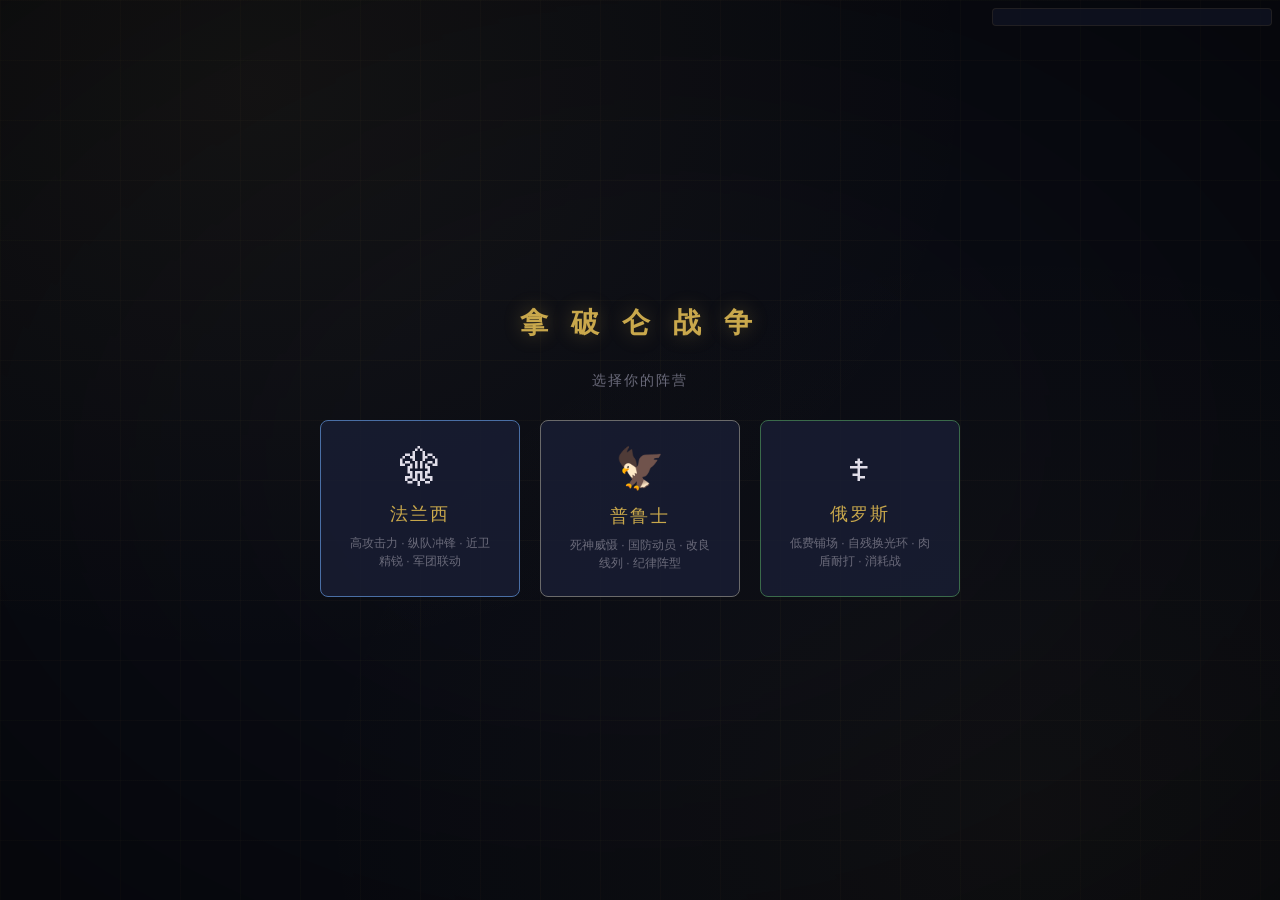
==== prototypes/card-battle-sim/game.html @ 6fb14439 "feat(demo): playable HTML card battle game demo Single-file playable game demo (game.html) with: - A" ====
<!DOCTYPE html>
<html lang="zh-CN">
<head>
<meta charset="UTF-8">
<meta name="viewport" content="width=device-width, initial-scale=1.0">
<title>拿破仑战争 — 可玩 Demo</title>
<style>
:root {
    --void: #0a0c14; --abyss: #0f1220; --slate: #1a1f35; --slate-lt: #252b45;
    --brass: #c9a84c; --brass-glow: #e0c060; --brass-dim: #8a7530;
    --blood: #8b1a1a; --blood-bright: #c23030; --blood-glow: #e04040;
    --smoke: #4a4a5a; --smoke-lt: #6a6a7a; --frost: #5a7a9a;
    --forest: #2a5a3a; --forest-lt: #4a8a5a; --flame: #e06030;
    --faction-france: #4a6fa5; --faction-prussia: #6a6a6a; --faction-russia: #3a6a4a;
    --card-paper: #f0e8d0; --card-paper-dark: #d8c8a0;
    --font-display: "Georgia", "Noto Serif SC", serif;
    --font-body: "Hiragino Sans", "PingFang SC", sans-serif;
    --font-mono: "SF Mono", "Menlo", monospace;
    --radius: 4px; --radius-lg: 8px;
}
* { margin: 0; padding: 0; box-sizing: border-box; }
body {
    font-family: var(--font-body); background: var(--void); color: #e0dde8;
    min-height: 100vh; overflow-x: hidden;
}

/* === Atmosphere === */
body::before {
    content: ''; position: fixed; inset: 0; pointer-events: none; z-index: 0;
    background-image:
        linear-gradient(rgba(201,168,76,0.03) 1px, transparent 1px),
        linear-gradient(90deg, rgba(201,168,76,0.03) 1px, transparent 1px);
    background-size: 60px 60px;
}
body::after {
    content: ''; position: fixed; inset: 0; pointer-events: none; z-index: 0;
    background:
        radial-gradient(ellipse at 20% 10%, rgba(201,168,76,0.06) 0%, transparent 50%),
        radial-gradient(ellipse at 80% 90%, rgba(201,168,76,0.04) 0%, transparent 50%),
        radial-gradient(ellipse at 50% 50%, transparent 30%, rgba(0,0,0,0.4) 100%);
}

/* === Faction Select === */
#faction-select {
    position: relative; z-index: 1; display: flex; flex-direction: column;
    align-items: center; justify-content: center; min-height: 100vh; gap: 30px;
}
#faction-select h1 {
    font-family: var(--font-display); font-size: 28px; letter-spacing: 8px;
    color: var(--brass); text-shadow: 0 0 20px rgba(201,168,76,0.3);
}
#faction-select .subtitle { color: var(--smoke-lt); font-size: 14px; letter-spacing: 2px; }
.faction-cards { display: flex; gap: 20px; flex-wrap: wrap; justify-content: center; }
.faction-card {
    width: 200px; padding: 24px; background: rgba(26,31,53,0.8);
    border: 1px solid rgba(201,168,76,0.15); border-radius: var(--radius-lg);
    cursor: pointer; text-align: center; transition: all 0.2s;
}
.faction-card:hover { border-color: var(--brass); transform: translateY(-4px);
    box-shadow: 0 8px 24px rgba(0,0,0,0.4); }
.faction-card .icon { font-size: 40px; margin-bottom: 12px; }
.faction-card .name { font-family: var(--font-display); font-size: 18px;
    color: var(--brass); letter-spacing: 2px; margin-bottom: 8px; }
.faction-card .desc { font-size: 12px; color: var(--smoke-lt); line-height: 1.5; }
.faction-card.france { border-color: var(--faction-france); }
.faction-card.france:hover { border-color: var(--faction-france); box-shadow: 0 0 20px rgba(74,111,165,0.3); }
.faction-card.prussia { border-color: var(--faction-prussia); }
.faction-card.prussia:hover { border-color: var(--faction-prussia); box-shadow: 0 0 20px rgba(106,106,106,0.3); }
.faction-card.russia { border-color: var(--faction-russia); }
.faction-card.russia:hover { border-color: var(--faction-russia); box-shadow: 0 0 20px rgba(58,106,74,0.3); }

/* === Game Screen === */
#game-screen { display: none; position: relative; z-index: 1;
    max-width: 1000px; margin: 0 auto; padding: 8px 12px 200px; }

/* Title */
.game-title {
    text-align: center; padding: 10px; margin-bottom: 8px;
    font-family: var(--font-display); font-size: 16px; letter-spacing: 4px;
    color: var(--brass); text-shadow: 0 0 10px rgba(201,168,76,0.2);
    border-bottom: 1px solid rgba(201,168,76,0.1);
}

/* Info Bar */
.info-bar {
    display: flex; justify-content: space-between; align-items: center;
    padding: 6px 12px; margin-bottom: 8px;
    background: rgba(26,31,53,0.8); border: 1px solid rgba(201,168,76,0.1);
    border-radius: var(--radius); font-size: 12px;
}
.info-bar .phase-label { color: var(--brass); font-weight: bold; letter-spacing: 1px; }
.info-bar .stat { color: var(--smoke-lt); }
.info-bar .stat b { color: var(--brass); }

/* HQ Strips */
.hq-strip {
    display: flex; align-items: center; gap: 12px; padding: 8px 14px;
    background: rgba(0,0,0,0.3); border-radius: var(--radius);
    border: 1px solid rgba(201,168,76,0.1); margin-bottom: 6px;
}
.hq-strip.enemy { border-left: 3px solid var(--faction-russia); }
.hq-strip.player { border-left: 3px solid var(--faction-france); }
.hq-label { font-family: var(--font-display); font-size: 13px; color: var(--smoke-lt); min-width: 70px; }
.hq-hp-bar { flex: 1; max-width: 180px; height: 14px; background: rgba(0,0,0,0.4);
    border-radius: 7px; overflow: hidden; border: 1px solid rgba(201,168,76,0.1); }
.hq-hp-fill { height: 100%; background: linear-gradient(90deg, var(--blood), var(--blood-bright));
    border-radius: 7px; transition: width 0.5s; }
.hq-hp-fill.critical { animation: hp-pulse 1s ease-in-out infinite; }
@keyframes hp-pulse { 0%,100%{opacity:1} 50%{opacity:0.5} }
.hq-hp-text { font-family: var(--font-mono); font-size: 14px; font-weight: bold; color: var(--blood-bright); }
.hq-strip.hq-hit { animation: hq-hit 0.5s ease-out; }
@keyframes hq-hit { 0%{transform:translateX(0)} 10%{transform:translateX(-4px)} 20%{transform:translateX(4px)}
    30%{transform:translateX(-3px)} 40%{transform:translateX(3px)} 100%{transform:translateX(0)} }

/* Battlefield Lines */
.bf-lines { display: flex; flex-direction: column; gap: 3px; }
.bf-line {
    display: flex; align-items: stretch; gap: 0;
    background: rgba(0,0,0,0.2); border: 1px solid rgba(201,168,76,0.08);
    border-radius: var(--radius); min-height: 72px; overflow: hidden;
}
.bf-line.skirmish-line {
    background: linear-gradient(to bottom, rgba(201,168,76,0.06), rgba(201,168,76,0.02));
    border: 1px solid rgba(201,168,76,0.2);
}
.bf-line-divider {
    text-align: center; color: var(--brass-dim); font-size: 9px;
    letter-spacing: 4px; padding: 1px 0; font-family: var(--font-display); opacity: 0.5;
}
.line-label {
    writing-mode: vertical-rl; width: 22px; min-width: 22px;
    display: flex; align-items: center; justify-content: center;
    color: var(--smoke); font-size: 10px; letter-spacing: 2px;
    border-right: 1px solid rgba(201,168,76,0.08); background: rgba(0,0,0,0.1);
    flex-shrink: 0; font-family: var(--font-display);
}
.units-row {
    flex: 1; display: grid; grid-template-columns: repeat(4, 1fr);
    gap: 4px; padding: 4px; align-items: center;
}
.slot {
    border: 1px dashed rgba(201,168,76,0.08); border-radius: var(--radius);
    background: rgba(0,0,0,0.06); min-height: 62px; min-width: 0;
    cursor: default; transition: all 0.2s; position: relative;
}
.slot.clickable { cursor: pointer; border-color: var(--brass-dim); }
.slot.clickable:hover { border-color: var(--brass); background: rgba(201,168,76,0.08); }
.slot.target { border-color: var(--blood-bright); background: rgba(194,48,48,0.1);
    cursor: crosshair; animation: target-pulse 0.8s ease-in-out infinite; }
@keyframes target-pulse { 0%,100%{box-shadow:none} 50%{box-shadow:0 0 8px rgba(194,48,48,0.4)} }

/* Unit Cards on Battlefield */
.unit-card {
    background: linear-gradient(135deg, var(--card-paper), var(--card-paper-dark));
    border: 2px solid rgba(42,42,42,0.5); border-radius: var(--radius);
    color: #2a2a2a; padding: 3px; font-size: 10px; position: relative;
    transition: all 0.2s;
}
.unit-card.faction-france { border-color: var(--faction-france); }
.unit-card.faction-prussia { border-color: var(--faction-prussia); }
.unit-card.faction-russia { border-color: var(--faction-russia); }
.unit-card.type-骑兵 { background: linear-gradient(135deg, #f2d5d1, #d08070); }
.unit-card.type-炮兵 { background: linear-gradient(135deg, #ece1be, #c8aa58); }
.unit-card.type-散兵 { background: linear-gradient(135deg, #dff0cf, #a0c878); }
.unit-card.type-近卫 { background: linear-gradient(135deg, #eadcf4, #b088cc); }
.unit-card.can-act { box-shadow: 0 0 6px rgba(201,168,76,0.4); cursor: pointer; }
.unit-card.can-act:hover { transform: translateY(-2px); box-shadow: 0 4px 12px rgba(0,0,0,0.4); }
.unit-card.selected { box-shadow: 0 0 12px rgba(201,168,76,0.7); border-color: var(--brass); }
.unit-card.is-dead { opacity: 0.3; filter: grayscale(0.8); border-style: dashed; }
.unit-card.is-shaken { box-shadow: 0 0 6px rgba(201,168,76,0.5); }
.uc-cost {
    position: absolute; top: -4px; left: -4px; width: 18px; height: 18px;
    background: var(--blood); color: #fff; border: 2px solid #2a2a2a;
    border-radius: 50%; text-align: center; line-height: 14px;
    font-weight: bold; font-size: 10px; z-index: 1;
}
.uc-name { font-weight: bold; font-size: 9px; text-align: center; margin-top: 3px;
    overflow: hidden; text-overflow: ellipsis; white-space: nowrap;
    border-bottom: 1px solid rgba(0,0,0,0.1); padding-bottom: 1px; }
.uc-type { font-size: 8px; color: #5a5a5a; text-align: center; }
.uc-stats { display: flex; justify-content: space-between;
    border-top: 1px solid rgba(0,0,0,0.1); padding-top: 1px; font-weight: bold; }
.uc-atk { color: var(--blood); font-size: 11px; }
.uc-hp { font-size: 11px; }
.uc-hp.dmg { color: var(--blood); }
.uc-hp.ok { color: var(--forest); }
.uc-shaken {
    position: absolute; top: 16px; right: 1px; font-size: 7px; font-weight: bold;
    background: rgba(74,58,31,0.88); color: var(--brass-glow);
    border: 1px solid var(--brass); border-radius: 2px; padding: 0 2px;
}
.uc-evade-used { position: absolute; bottom: 1px; right: 1px; font-size: 7px;
    color: var(--smoke); }

/* Attack Arrow */
.arrow-overlay { position: absolute; top: 0; left: 0; width: 100%; height: 100%;
    pointer-events: none; z-index: 20; }
.arrow-line { stroke: var(--blood-bright); stroke-width: 3; marker-end: url(#ah);
    filter: drop-shadow(0 0 4px rgba(194,48,48,0.5)); stroke-dasharray: 8 4;
    animation: arrow-flow 0.5s linear infinite; }
@keyframes arrow-flow { to { stroke-dashoffset: -12; } }
.arrow-dmg { font-size: 14px; font-weight: bold; font-family: var(--font-display);
    fill: var(--blood-glow); text-anchor: middle; dominant-baseline: middle;
    filter: drop-shadow(0 0 3px rgba(0,0,0,0.9)); }

/* Floating Damage */
.float-dmg {
    position: absolute; font-family: var(--font-display); font-size: 16px;
    font-weight: bold; color: var(--blood-glow);
    text-shadow: 0 0 6px rgba(0,0,0,0.8); pointer-events: none; z-index: 30;
    animation: float-up 1s ease-out forwards;
}
@keyframes float-up { 0%{opacity:1;transform:translateY(0) scale(1.3)}
    100%{opacity:0;transform:translateY(-30px) scale(0.8)} }

/* Hand Area */
.hand-area {
    position: fixed; bottom: 50px; left: 50%; transform: translateX(-50%);
    display: flex; gap: 6px; padding: 8px 12px; z-index: 40;
    background: linear-gradient(180deg, rgba(10,12,20,0.9), rgba(10,12,20,0.98));
    border: 1px solid rgba(201,168,76,0.15); border-radius: var(--radius-lg);
    backdrop-filter: blur(8px); max-width: 90vw; overflow-x: auto;
}
.hand-card {
    min-width: 100px; max-width: 120px; padding: 6px; cursor: pointer;
    background: linear-gradient(135deg, var(--card-paper), var(--card-paper-dark));
    border: 2px solid rgba(42,42,42,0.5); border-radius: var(--radius);
    color: #2a2a2a; font-size: 10px; transition: all 0.2s; flex-shrink: 0;
}
.hand-card:hover { transform: translateY(-8px); box-shadow: 0 8px 20px rgba(0,0,0,0.5);
    border-color: var(--brass); }
.hand-card.selected { border-color: var(--brass); box-shadow: 0 0 12px rgba(201,168,76,0.6);
    transform: translateY(-12px); }
.hand-card.too-expensive { opacity: 0.4; cursor: not-allowed; }
.hand-card.event-card { background: linear-gradient(135deg, #d0e8d0, #a0c8a0); }
.hand-card .hc-name { font-weight: bold; font-size: 10px; text-align: center;
    border-bottom: 1px solid rgba(0,0,0,0.1); padding-bottom: 2px; margin-bottom: 2px; }
.hand-card .hc-info { font-size: 9px; color: #5a5a5a; text-align: center; }
.hand-card .hc-stats { display: flex; justify-content: space-between; font-weight: bold;
    margin-top: 2px; border-top: 1px solid rgba(0,0,0,0.1); padding-top: 2px; }
.hand-card .hc-cost { position: absolute; top: -4px; left: -4px; width: 16px; height: 16px;
    background: var(--blood); color: #fff; border: 2px solid #2a2a2a;
    border-radius: 50%; text-align: center; line-height: 12px; font-size: 9px; }
.hand-card { position: relative; }

/* Action Bar */
.action-bar {
    position: fixed; bottom: 0; left: 0; right: 0; z-index: 50;
    background: linear-gradient(180deg, rgba(10,12,20,0.85), rgba(10,12,20,0.98));
    border-top: 1px solid rgba(201,168,76,0.15);
    padding: 8px 16px; display: flex; align-items: center; gap: 12px;
    backdrop-filter: blur(8px);
}
.action-bar .max-w { max-width: 1000px; margin: 0 auto; width: 100%;
    display: flex; align-items: center; gap: 12px; }
.btn {
    background: rgba(26,31,53,0.8); color: #c0bdc8;
    border: 1px solid rgba(201,168,76,0.12); padding: 6px 14px;
    cursor: pointer; font-family: var(--font-body); font-size: 12px;
    border-radius: var(--radius); transition: all 0.15s; white-space: nowrap;
}
.btn:hover:not(:disabled) { background: rgba(201,168,76,0.12); border-color: var(--brass-dim); color: var(--brass); }
.btn:disabled { opacity: 0.3; cursor: not-allowed; }
.btn.primary { background: linear-gradient(135deg, var(--blood), #6b1515);
    border-color: var(--blood-bright); color: #fff; }
.btn.primary:hover:not(:disabled) { background: linear-gradient(135deg, var(--blood-bright), var(--blood));
    box-shadow: 0 0 8px rgba(194,48,48,0.3); }
.phase-indicator { font-family: var(--font-display); font-size: 13px;
    color: var(--brass); letter-spacing: 1px; min-width: 80px; }
.action-hint { font-size: 11px; color: var(--smoke-lt); flex: 1; }

/* Log */
.log-panel {
    position: fixed; top: 8px; right: 8px; width: 280px; max-height: 300px;
    overflow-y: auto; padding: 8px; z-index: 30;
    background: rgba(15,18,32,0.9); border: 1px solid rgba(201,168,76,0.1);
    border-radius: var(--radius); font-size: 10px; font-family: var(--font-mono);
    color: var(--smoke-lt); line-height: 1.5;
}
.log-panel .log-line { margin: 1px 0; }
.log-panel .log-atk { color: var(--blood-bright); }
.log-panel .log-deploy { color: var(--brass); }
.log-panel .log-heal { color: var(--forest-lt); }
.log-panel .log-event { color: var(--frost); }

/* Result Overlay */
.result-overlay {
    display: none; position: fixed; inset: 0; z-index: 60;
    align-items: center; justify-content: center;
    background: rgba(0,0,0,0.6);
}
.result-overlay.visible { display: flex; animation: fade-in 0.5s; }
@keyframes fade-in { from{opacity:0} to{opacity:1} }
.result-card {
    background: linear-gradient(135deg, rgba(26,31,53,0.95), rgba(42,37,32,0.95));
    border: 2px solid var(--brass); border-radius: var(--radius-lg);
    padding: 40px 60px; text-align: center;
    box-shadow: 0 0 60px rgba(201,168,76,0.3);
    animation: pop-in 0.5s cubic-bezier(0.34,1.56,0.64,1);
}
@keyframes pop-in { from{transform:scale(0.7);opacity:0} to{transform:scale(1);opacity:1} }
.result-card .r-icon { font-size: 48px; margin-bottom: 12px; }
.result-card .r-title { font-family: var(--font-display); font-size: 24px;
    color: var(--brass-glow); letter-spacing: 4px; }
.result-card .r-detail { font-size: 13px; color: var(--smoke-lt); margin-top: 8px; }
.result-card .r-btn { margin-top: 20px; }

/* Screen shake */
.screen-shake { animation: shake 0.4s ease-out; }
@keyframes shake { 0%{transform:translate(0,0)} 10%{transform:translate(-4px,-2px)}
    20%{transform:translate(4px,2px)} 30%{transform:translate(-3px,1px)}
    40%{transform:translate(3px,-1px)} 50%{transform:translate(-2px,2px)}
    60%{transform:translate(2px,-1px)} 100%{transform:translate(0,0)} }

/* Responsive */
@media (max-width: 700px) {
    .hand-area { gap: 4px; padding: 6px 8px; }
    .hand-card { min-width: 80px; max-width: 95px; font-size: 9px; }
    .log-panel { display: none; }
    .info-bar { font-size: 10px; flex-wrap: wrap; gap: 4px; }
}
@media (prefers-reduced-motion: reduce) {
    *, *::before, *::after {
        animation-duration: 0.01ms !important; transition-duration: 0.01ms !important; }
}
:focus-visible { outline: 2px solid var(--brass); outline-offset: 1px; }
::-webkit-scrollbar { width: 4px; }
::-webkit-scrollbar-track { background: var(--void); }
::-webkit-scrollbar-thumb { background: var(--slate-lt); border-radius: 2px; }
</style>
</head>
<body>

<!-- Faction Select -->
<div id="faction-select">
    <h1>拿 破 仑 战 争</h1>
    <div class="subtitle">选择你的阵营</div>
    <div class="faction-cards">
        <div class="faction-card france" onclick="startGame('法兰西')">
            <div class="icon">⚜</div>
            <div class="name">法兰西</div>
            <div class="desc">高攻击力 · 纵队冲锋 · 近卫精锐 · 军团联动</div>
        </div>
        <div class="faction-card prussia" onclick="startGame('普鲁士')">
            <div class="icon">🦅</div>
            <div class="name">普鲁士</div>
            <div class="desc">死神威慑 · 国防动员 · 改良线列 · 纪律阵型</div>
        </div>
        <div class="faction-card russia" onclick="startGame('俄罗斯')">
            <div class="icon">☦</div>
            <div class="name">俄罗斯</div>
            <div class="desc">低费铺场 · 自残换光环 · 肉盾耐打 · 消耗战</div>
        </div>
    </div>
</div>

<!-- Game Screen -->
<div id="game-screen">
    <div class="game-title" id="game-title">拿 破 仑 战 争</div>

    <div class="info-bar" id="info-bar">
        <span class="phase-label" id="phase-label">准备中</span>
        <span class="stat">回合 <b id="turn-num">1</b></span>
        <span class="stat">军令 <b id="orders-display">0/0</b></span>
        <span class="stat">手牌 <b id="hand-count">0</b></span>
        <span class="stat">牌库 <b id="deck-count">0</b></span>
    </div>

    <div class="hq-strip enemy" id="hq-enemy">
        <span class="hq-label" id="enemy-label">敌方指挥部</span>
        <div class="hq-hp-bar"><div class="hq-hp-fill" id="enemy-hp-fill" style="width:100%"></div></div>
        <span class="hq-hp-text" id="enemy-hp-text">14/14</span>
    </div>

    <div class="bf-lines" id="bf-lines" style="position:relative">
        <svg class="arrow-overlay" id="arrow-svg"><defs>
            <marker id="ah" markerWidth="10" markerHeight="7" refX="10" refY="3.5" orient="auto">
                <polygon points="0 0,10 3.5,0 7" fill="#c23030"/>
            </marker>
        </defs></svg>
        <div class="bf-line" id="line-e-rear"><div class="line-label">敌后方</div>
            <div class="units-row" id="row-e-rear"></div></div>
        <div class="bf-line-divider">— 敌 主 力 —</div>
        <div class="bf-line" id="line-e-main"><div class="line-label">敌主力</div>
            <div class="units-row" id="row-e-main"></div></div>
        <div class="bf-line-divider">— 散 兵 线 —</div>
        <div class="bf-line skirmish-line" id="line-skirmish"><div class="line-label">散兵线</div>
            <div class="units-row" id="row-skirmish"></div></div>
        <div class="bf-line-divider">— 我 主 力 —</div>
        <div class="bf-line" id="line-p-main"><div class="line-label">我主力</div>
            <div class="units-row" id="row-p-main"></div></div>
        <div class="bf-line" id="line-p-rear"><div class="line-label">我后方</div>
            <div class="units-row" id="row-p-rear"></div></div>
    </div>

    <div class="hq-strip player" id="hq-player">
        <span class="hq-label" id="player-label">我方指挥部</span>
        <div class="hq-hp-bar"><div class="hq-hp-fill" id="player-hp-fill" style="width:100%"></div></div>
        <span class="hq-hp-text" id="player-hp-text">14/14</span>
    </div>
</div>

<div class="hand-area" id="hand-area" style="display:none"></div>

<div class="action-bar" id="action-bar" style="display:none">
    <div class="max-w">
        <span class="phase-label" id="ab-phase">—</span>
        <span class="action-hint" id="ab-hint"></span>
        <button class="btn" id="btn-advance" onclick="doAdvance()" style="display:none">推进</button>
        <button class="btn primary" id="btn-end-turn" onclick="endPlayerTurn()">结束回合</button>
    </div>
</div>

<div class="log-panel" id="log-panel"></div>

<div class="result-overlay" id="result-overlay">
    <div class="result-card">
        <div class="r-icon" id="r-icon">⚜</div>
        <div class="r-title" id="r-title">胜利</div>
        <div class="r-detail" id="r-detail"></div>
        <div class="r-btn"><button class="btn primary" onclick="location.reload()">再来一局</button></div>
    </div>
</div>

<script>
// ====================================================================
// Card Data (ported from cards.py)
// ====================================================================
const UT = { INF:"线列步兵", CAV:"骑兵", ART:"炮兵", SKI:"散兵", GRD:"近卫" };

function mk(name,cost,atk,hp,type,faction,kw) {
    return {name,cost,attack:atk,health:hp,unitType:type,faction,keywords:kw||[],cardType:"unit",eventEffect:null};
}
function mkE(name,cost,faction,eff) {
    return {name,cost,attack:0,health:0,unitType:UT.INF,faction,keywords:[],cardType:"event",eventEffect:eff};
}

function buildFrance() { return [
    mk("猎兵连",1,1,2,UT.SKI,"法兰西",["闪避"]), mk("猎兵连",1,1,2,UT.SKI,"法兰西",["闪避"]),
    mk("第45线列步兵团",3,3,4,UT.INF,"法兰西",["结阵","齐射"]), mk("第45线列步兵团",3,3,4,UT.INF,"法兰西",["结阵","齐射"]),
    mk("第45线列步兵团",3,3,4,UT.INF,"法兰西",["结阵","齐射"]), mk("第45线列步兵团",3,3,4,UT.INF,"法兰西",["结阵","齐射"]),
    mk("征召步兵营",2,2,3,UT.INF,"法兰西",["结阵"]), mk("征召步兵营",2,2,3,UT.INF,"法兰西",["结阵"]),
    mk("帝国步兵团",4,4,4,UT.INF,"法兰西",["结阵","齐射"]), mk("帝国步兵团",4,4,4,UT.INF,"法兰西",["结阵","齐射"]),
    mk("帝国步兵团",4,4,4,UT.INF,"法兰西",["结阵","齐射"]),
    mk("骠骑兵",2,2,2,UT.CAV,"法兰西",["冲锋","侧翼迂回"]), mk("骠骑兵",2,2,2,UT.CAV,"法兰西",["冲锋","侧翼迂回"]),
    mk("龙骑兵团",4,3,3,UT.CAV,"法兰西",["冲锋"]), mk("龙骑兵团",4,3,3,UT.CAV,"法兰西",["冲锋"]),
    mk("龙骑兵团",4,3,3,UT.CAV,"法兰西",["冲锋"]),
    mk("胸甲骑兵",6,6,5,UT.CAV,"法兰西",["冲锋","突破"]),
    mk("近卫马炮兵",4,3,3,UT.ART,"法兰西",["远程","军团联动"]), mk("近卫马炮兵",4,3,3,UT.ART,"法兰西",["远程","军团联动"]),
    mk("12磅野战炮",5,4,3,UT.ART,"法兰西",["远程"]), mk("12磅野战炮",5,4,3,UT.ART,"法兰西",["远程"]),
    mk("近卫掷弹兵",5,5,5,UT.INF,"法兰西",["结阵","齐射","守卫"]),
    mk("近卫掷弹兵",5,5,5,UT.INF,"法兰西",["结阵","齐射","守卫"]),
    mk("近卫掷弹兵",5,5,5,UT.INF,"法兰西",["结阵","齐射","守卫"]),
    mk("老近卫军",8,6,8,UT.GRD,"法兰西",["结阵","齐射","守卫","突破"]),
    mk("老近卫掷弹兵",5,5,6,UT.GRD,"法兰西",["守卫","结阵"]),
    mkE("达武的铁军",2,"法兰西","fortify"), mkE("奥斯特里茨晨雾",2,"法兰西","fog"),
    mkE("拿破仑的预备队",4,"法兰西","fortify"), mkE("军团传令",3,"法兰西","advance"),
    mkE("帝国传令官",2,"法兰西","buff_guard"),
]; }

function buildPrussia() { return [
    mk("耶格猎兵",1,2,2,UT.SKI,"普鲁士",["闪避","齐射"]), mk("耶格猎兵",1,2,2,UT.SKI,"普鲁士",["闪避","齐射"]),
    mk("西里西亚国民军",2,2,3,UT.INF,"普鲁士",["结阵"]), mk("西里西亚国民军",2,2,3,UT.INF,"普鲁士",["结阵"]),
    mk("西里西亚国民军",2,2,3,UT.INF,"普鲁士",["结阵"]), mk("西里西亚国民军",2,2,3,UT.INF,"普鲁士",["结阵"]),
    mk("西里西亚国民军",2,2,3,UT.INF,"普鲁士",["结阵"]), mk("西里西亚国民军",2,2,3,UT.INF,"普鲁士",["结阵"]),
    mk("普鲁士线列军",3,4,4,UT.INF,"普鲁士",["结阵","齐射"]), mk("普鲁士线列军",3,4,4,UT.INF,"普鲁士",["结阵","齐射"]),
    mk("普鲁士线列军",3,4,4,UT.INF,"普鲁士",["结阵","齐射"]), mk("普鲁士线列军",3,4,4,UT.INF,"普鲁士",["结阵","齐射"]),
    mk("近卫掷弹兵团",4,4,5,UT.INF,"普鲁士",["结阵","齐射","守卫"]),
    mk("近卫掷弹兵团",4,4,5,UT.INF,"普鲁士",["结阵","齐射","守卫"]),
    mk("近卫掷弹兵团",4,4,5,UT.INF,"普鲁士",["结阵","齐射","守卫"]),
    mk("死骑兵",2,2,2,UT.CAV,"普鲁士",["冲锋","死神威慑"]),
    mk("死骑兵",2,2,2,UT.CAV,"普鲁士",["冲锋","死神威慑"]),
    mk("死骑兵",2,2,2,UT.CAV,"普鲁士",["冲锋","死神威慑"]),
    mk("普鲁士龙骑",4,4,3,UT.CAV,"普鲁士",["冲锋"]), mk("普鲁士龙骑",4,4,3,UT.CAV,"普鲁士",["冲锋"]),
    mk("普鲁士重炮",5,5,3,UT.ART,"普鲁士",["远程"]), mk("普鲁士重炮",5,5,3,UT.ART,"普鲁士",["远程"]),
    mk("黑色布伦瑞克",5,5,4,UT.INF,"普鲁士",["结阵","突破","死神威慑"]),
    mk("布吕歇尔的近卫",6,6,6,UT.GRD,"普鲁士",["结阵","守卫"]),
    mkE("国防动员",2,"普鲁士","buff_inf"), mkE("国防动员",2,"普鲁士","buff_inf"),
    mkE("沙恩霍斯特改革",2,"普鲁士","draw_buff"),
    mkE("布吕歇尔的追击令",2,"普鲁士","buff_cav"),
    mkE("莱比锡泥泞",2,"普鲁士","mud"),
    mk("勃兰登堡后备营",3,3,4,UT.INF,"普鲁士",["结阵"]),
    mk("反冲击突击队",4,4,4,UT.INF,"普鲁士",["结阵","齐射","死神威慑"]),
    mk("西里西亚国民军线列",2,2,3,UT.INF,"普鲁士",["结阵"]),
]; }

function buildRussia() { return [
    mk("哥萨克轻骑",2,2,2,UT.CAV,"俄罗斯",["冲锋","侧翼迂回"]),
    mk("哥萨克轻骑",2,2,2,UT.CAV,"俄罗斯",["冲锋","侧翼迂回"]),
    mk("俄军猎兵团",1,1,2,UT.SKI,"俄罗斯",["闪避"]),
    mk("东正教民兵",2,2,3,UT.INF,"俄罗斯",["结阵"]), mk("东正教民兵",2,2,3,UT.INF,"俄罗斯",["结阵"]),
    mk("俄国线列军",3,2,5,UT.INF,"俄罗斯",["结阵"]), mk("俄国线列军",3,2,5,UT.INF,"俄罗斯",["结阵"]),
    mk("俄国线列军",3,2,5,UT.INF,"俄罗斯",["结阵"]), mk("俄国线列军",3,2,5,UT.INF,"俄罗斯",["结阵"]),
    mk("俄军步兵炮",3,3,2,UT.ART,"俄罗斯",["远程"]),
    mk("西伯利亚老兵",3,5,5,UT.INF,"俄罗斯",["结阵"]), mk("西伯利亚老兵",3,5,5,UT.INF,"俄罗斯",["结阵"]),
    mk("普拉托夫的哥萨克",4,3,2,UT.CAV,"俄罗斯",["冲锋","侧翼迂回"]),
    mk("普拉托夫的哥萨克",4,3,2,UT.CAV,"俄罗斯",["冲锋","侧翼迂回"]),
    mk("俄军龙骑",4,4,3,UT.CAV,"俄罗斯",["冲锋"]),
    mk("莫斯科掷弹兵",5,4,5,UT.INF,"俄罗斯",["结阵","守卫"]),
    mk("莫斯科掷弹兵",5,4,5,UT.INF,"俄罗斯",["结阵","守卫"]),
    mk("独角兽榴弹炮",5,5,3,UT.ART,"俄罗斯",["远程"]),
    mk("独角兽榴弹炮",5,5,3,UT.ART,"俄罗斯",["远程"]),
    mk("巴格拉季昂的近卫",6,5,6,UT.GRD,"俄罗斯",["结阵","守卫"]),
    mk("巴格拉季昂的近卫",6,5,6,UT.GRD,"俄罗斯",["结阵","守卫"]),
    mk("库图佐夫的旗手",6,4,6,UT.GRD,"俄罗斯",["结阵","守卫"]),
    mk("帝国大军",5,3,5,UT.INF,"俄罗斯",["结阵"]),
    mk("顿河哥萨克猎骑",3,3,3,UT.CAV,"俄罗斯",["冲锋","侧翼迂回"]),
    mk("撤退中的炮兵队",4,3,3,UT.ART,"俄罗斯",["远程"]),
    mk("焦土游击",2,2,2,UT.INF,"俄罗斯",["结阵"]),
    mkE("库图佐夫的战略后撤",1,"俄罗斯","retreat_heal"),
    mkE("焦土政策",2,"俄罗斯","scorched"),
    mkE("冬将军",3,"俄罗斯","winter"),
    mkE("巴格拉季昂后卫军",2,"俄罗斯","fortify"),
]; }

const DECK_BUILDERS = { "法兰西": buildFrance, "普鲁士": buildPrussia, "俄罗斯": buildRussia };
const STARTING_HQ = 14, MAX_ORDERS = 16, MAX_HAND = 7, INIT_ORDERS = 1;

// ====================================================================
// Game State
// ====================================================================
let G = null; // global game state
let selectedHandCard = null;
let selectedAttacker = null;
let playerActionsRemaining = 0; // for tracking attacks

function makeUnit(card, line, slot) {
    return { card, currentHp: card.health, line, slot,
        hasActed: false, deployedThisTurn: true, hasUsedEvade: false,
        isShaken: false, damageReductionTurns: 0, id: Math.random().toString(36).slice(2,8) };
}

function makePlayer(name, faction) {
    const deck = DECK_BUILDERS[faction]();
    shuffle(deck);
    return { name, faction, deck, hand: [], discardPile: [], hqHp: STARTING_HQ,
        maxOrders: 0, currentOrders: 0, commanderUsed: false };
}

function shuffle(arr) { for (let i=arr.length-1;i>0;i--){ const j=Math.floor(Math.random()*(i+1));[arr[i],arr[j]]=[arr[j],arr[i]]; } }

function initState(pFaction) {
    const eFaction = pFaction==="法兰西" ? "俄罗斯" : pFaction==="普鲁士" ? "法兰西" : "普鲁士";
    const p = makePlayer("玩家", pFaction);
    const e = makePlayer("AI", eFaction);
    // Draw starting hands
    for (let i=0;i<4;i++) { if(p.deck.length) p.hand.push(p.deck.shift()); }
    for (let i=0;i<5;i++) { if(e.deck.length) e.hand.push(e.deck.shift()); } // AI goes second gets +1
    return { player: p, enemy: e,
        bf: { pRear:[], pMain:[], pSki:[], eSki:[], eMain:[], eRear:[] },
        turn: 1, phase: "draw", log: [], gameOver: false };
}

// ====================================================================
// Combat System
// ====================================================================
function effAtk(unit, bf, isPlayer) {
    let atk = unit.card.attack;
    const own = isPlayer ? bf.pMain.concat(bf.pRear) : bf.eMain.concat(bf.eRear);
    // 军团联动: cavalry +1 if friendly artillery in same slot main/rear
    if (unit.card.unitType === UT.CAV) {
        for (const f of own) {
            if (f.slot === unit.slot && f.card.unitType === UT.ART && f.card.keywords.includes("军团联动"))
                { atk += 1; break; }
        }
    }
    // 死神威慑: -1 per enemy in same slot
    const enemy = isPlayer ? bf.eMain.concat(bf.eRear).concat(bf.eSki) : bf.pMain.concat(bf.pRear).concat(bf.pSki);
    for (const e of enemy) {
        if (e.slot === unit.slot && e.card.keywords.includes("死神威慑")) atk = Math.max(0, atk - 1);
    }
    // Shaken penalty
    if (unit.isShaken) atk = Math.max(0, atk - 1);
    return atk;
}

function calcDmg(atk, def) {
    const ac = atk.card, dc = def.card;
    // 闪避
    if (dc.keywords.includes("闪避") && !def.hasUsedEvade && ac.unitType !== UT.ART) {
        def.hasUsedEvade = true; return { dmg: 0, counter: 0, evaded: true };
    }
    let dmg = effAtk(atk, G.bf, isPlayerUnit(atk));
    const defAtk = effAtk(def, G.bf, isPlayerUnit(def));
    // 骑兵 vs 步兵
    if (ac.unitType === UT.CAV && (dc.unitType === UT.INF || dc.unitType === UT.GRD)) {
        if (dc.keywords.includes("结阵") && !ac.keywords.includes("突破")) {
            dmg = Math.max(1, Math.floor(dmg / 2));
        } else if (!dc.keywords.includes("结阵")) {
            dmg = dmg * 2;
        }
    }
    // 炮兵 vs 步兵
    if (ac.unitType === UT.ART && (dc.unitType === UT.INF || dc.unitType === UT.GRD)) {
        dmg = dc.keywords.includes("结阵") ? dmg + 2 : dmg + 1;
    }
    // 齐射: first attack
    if (ac.keywords.includes("齐射") && !atk.hasActed) dmg += 1;
    // 阿尔科莱精神 artillery in skirmish
    if (ac.keywords.includes("阿尔科莱精神") && ac.unitType === UT.ART && atk.line === "skirmish") dmg += 2;
    // Damage reduction
    if (def.damageReductionTurns > 0) dmg = Math.min(dmg, 1);
    // Counter
    let counter = 0;
    if (ac.unitType === UT.ART && ac.keywords.includes("远程")) counter = 0;
    else if (dc.unitType === UT.ART) counter = Math.floor(defAtk / 2);
    else counter = defAtk;
    return { dmg: Math.max(0, dmg), counter: Math.max(0, counter), evaded: false };
}

function isPlayerUnit(u) {
    return G.bf.pRear.includes(u) || G.bf.pMain.includes(u) || G.bf.pSki.includes(u);
}

function findTargets(attacker) {
    const isP = isPlayerUnit(attacker);
    const oppRear = isP ? G.bf.eRear : G.bf.pRear;
    const oppMain = isP ? G.bf.eMain : G.bf.pMain;
    const oppSki = isP ? G.bf.eSki : G.bf.pSki;
    // 守卫 check
    const guards = oppMain.filter(u => u.card.keywords.includes("守卫") && !u.isDead);
    if (guards.length > 0) return guards;
    // Ranged artillery from rear
    if (attacker.line === "rear" && attacker.card.keywords.includes("远程") && attacker.card.unitType === UT.ART) {
        return oppSki.concat(oppMain).filter(u => !u.isDead);
    }
    // 侧翼迂回 cavalry
    if (attacker.card.keywords.includes("侧翼迂回") && attacker.card.unitType === UT.CAV && attacker.line !== "rear") {
        return oppSki.concat(oppMain).concat(oppRear).filter(u => !u.isDead);
    }
    if (attacker.line === "rear") return [];
    return oppSki.concat(oppMain).filter(u => !u.isDead);
}

function canAttackHQ(attacker) {
    const isP = isPlayerUnit(attacker);
    const oppMain = isP ? G.bf.eMain : G.bf.pMain;
    const oppSki = isP ? G.bf.eSki : G.bf.pSki;
    if (oppMain.some(u=>!u.isDead) || oppSki.some(u=>!u.isDead)) return false;
    if (attacker.line === "rear" && attacker.card.keywords.includes("远程")) return true;
    if (attacker.line === "skirmish") return true;
    if (attacker.line === "main" && attacker.card.keywords.includes("阿尔科莱精神") && attacker.card.unitType === UT.ART) return true;
    return false;
}

function getLine(line, isP) {
    if (isP) return line==="rear"?G.bf.pRear:line==="main"?G.bf.pMain:G.bf.pSki;
    return line==="rear"?G.bf.eRear:line==="main"?G.bf.eMain:G.bf.eSki;
}

function allUnits(isP) { return getLine("rear",isP).concat(getLine("main",isP)).concat(getLine("skirmish",isP)); }

// ====================================================================
// Turn Flow
// ====================================================================
function startPlayerTurn() {
    G.phase = "player_deploy";
    const p = G.player;
    p.maxOrders = Math.min(p.maxOrders + 1, MAX_ORDERS);
    p.currentOrders = p.maxOrders;
    // Reset units
    for (const u of allUnits(true)) {
        u.hasActed = false; u.deployedThisTurn = false;
        if (u.damageReductionTurns > 0) u.damageReductionTurns--;
    }
    // Draw
    for (let i=0;i<2;i++) { if(p.deck.length && p.hand.length < MAX_HAND) p.hand.push(p.deck.shift()); }
    // Clear shaken at turn start
    for (const u of allUnits(true)) { if (u.isShaken) u.isShaken = false; }
    selectedHandCard = null; selectedAttacker = null;
    log(`\n=== 回合 ${G.turn}：玩家行动 ===`);
    log(`军令: ${p.currentOrders}/${p.maxOrders}  手牌: ${p.hand.length}`);
    render();
}

function endPlayerTurn() {
    if (G.gameOver) return;
    selectedHandCard = null; selectedAttacker = null;
    G.phase = "enemy_turn";
    render();
    setTimeout(() => doEnemyTurn(), 400);
}

function doEnemyTurn() {
    const e = G.enemy;
    e.maxOrders = Math.min(e.maxOrders + 1, MAX_ORDERS);
    e.currentOrders = e.maxOrders;
    for (const u of allUnits(false)) {
        u.hasActed = false; u.deployedThisTurn = false;
        if (u.damageReductionTurns > 0) u.damageReductionTurns--;
    }
    for (let i=0;i<2;i++) { if(e.deck.length && e.hand.length < MAX_HAND) e.hand.push(e.deck.shift()); }
    for (const u of allUnits(false)) { if (u.isShaken) u.isShaken = false; }
    log(`\n=== 回合 ${G.turn}：AI行动 ===`);
    log(`军令: ${e.currentOrders}/${e.maxOrders}`);
    render();
    aiDeploy(() => aiAdvance(() => aiAttack(() => {
        // End AI turn, check victory
        if (checkVictory()) return;
        G.turn++;
        startPlayerTurn();
    })));
}

function checkVictory() {
    if (G.player.hqHp <= 0 && G.enemy.hqHp <= 0) { showResult("draw"); return true; }
    if (G.enemy.hqHp <= 0) { showResult("win"); return true; }
    if (G.player.hqHp <= 0) { showResult("lose"); return true; }
    return false;
}

function showResult(type) {
    G.gameOver = true;
    const o = document.getElementById("result-overlay");
    document.getElementById("r-icon").textContent = type==="win"?"⚜":type==="lose"?"💀":"⚔";
    document.getElementById("r-title").textContent = type==="win"?"胜利！":type==="lose"?"战败...":"平局";
    document.getElementById("r-detail").textContent = `回合 ${G.turn} · 玩家 HQ ${G.player.hqHp} · AI HQ ${G.enemy.hqHp}`;
    o.classList.add("visible");
}

// ====================================================================
// Player Actions
// ====================================================================
function selectHandCard(idx) {
    if (G.phase !== "player_deploy" || G.gameOver) return;
    const card = G.player.hand[idx];
    if (!card) return;
    if (selectedHandCard === idx) { selectedHandCard = null; }
    else if (card.cardType === "event" || card.cost <= G.player.currentOrders) { selectedHandCard = idx; }
    selectedAttacker = null;
    render();
}

function clickSlot(line, slot) {
    if (G.gameOver) return;
    if (G.phase === "player_deploy" && selectedHandCard !== null) {
        deployToSlot(line, slot);
    } else if (G.phase === "player_attack" && selectedAttacker !== null) {
        attackSlot(line, slot);
    }
}

function deployToSlot(line, slot) {
    const card = G.player.hand[selectedHandCard];
    if (!card) return;
    if (card.cardType === "event") { playEventCard(selectedHandCard); return; }
    // Must deploy to own rear
    if (line !== "p-rear") return;
    if (G.player.currentOrders < card.cost) return;
    if (G.bf.pRear.some(u => u.slot === slot)) return; // occupied
    const unit = makeUnit(card, "rear", slot);
    G.bf.pRear.push(unit);
    G.player.currentOrders -= card.cost;
    G.player.hand.splice(selectedHandCard, 1);
    // 自残
    for (const kw of card.keywords) {
        const m = kw.match(/^自残(\d+)$/);
        if (m) { G.player.hqHp -= parseInt(m[1]); log(`  💥 ${card.name} 自损 HQ ${m[1]}`); }
    }
    // 光环+1攻
    if (card.keywords.includes("光环+1攻")) {
        for (const u of allUnits(true)) { if (u !== unit) u.card = {...u.card, attack: u.card.attack + 1}; }
        log(`  ✨ ${card.name}：全场友军 +1 攻`);
    }
    // 光环+1血
    if (card.keywords.includes("光环+1血")) {
        for (const u of allUnits(true)) { if (u !== unit) { u.card = {...u.card, health: u.card.health + 1}; u.currentHp++; } }
        log(`  ✨ ${card.name}：全场友军 +1 血`);
    }
    log(`  ▶ 玩家部署 ${card.name} 到后方 槽位${slot+1}（-${card.cost}军令）`);
    selectedHandCard = null;
    if (checkVictory()) return;
    render();
}

function playEventCard(handIdx) {
    const card = G.player.hand[handIdx];
    if (G.player.currentOrders < card.cost) return;
    G.player.currentOrders -= card.cost;
    G.player.hand.splice(handIdx, 1);
    selectedHandCard = null;
    log(`  📜 玩家打出 ${card.name}`);
    // Simple event resolution
    const eff = card.eventEffect;
    if (eff === "fog") {
        // -1 attack to all artillery (both sides)
        for (const u of allUnits(true).concat(allUnits(false))) {
            if (u.card.unitType === UT.ART) u.card = {...u.card, attack: Math.max(0, u.card.attack - 1)};
        }
        log(`    全场炮兵 -1 攻`);
    } else if (eff === "winter") {
        for (const u of allUnits(true).concat(allUnits(false))) {
            u.currentHp--; if (u.currentHp <= 0) log(`    💀 ${u.card.name} 冻死`);
        }
        G.bf.pRear = G.bf.pRear.filter(u=>u.currentHp>0);
        G.bf.pMain = G.bf.pMain.filter(u=>u.currentHp>0);
        G.bf.pSki = G.bf.pSki.filter(u=>u.currentHp>0);
        G.bf.eRear = G.bf.eRear.filter(u=>u.currentHp>0);
        G.bf.eMain = G.bf.eMain.filter(u=>u.currentHp>0);
        G.bf.eSki = G.bf.eSki.filter(u=>u.currentHp>0);
        log(`    全场所有单位 -1 血`);
    } else if (eff === "scorched") {
        G.player.hqHp -= 1;
        for (const u of G.bf.eSki) { u.currentHp--; }
        G.bf.eSki = G.bf.eSki.filter(u => { if(u.currentHp<=0){log(`    💀 ${u.card.name}`);return false;} return true; });
        log(`    自损 HQ 1，敌方散兵全体 -1 血`);
    } else if (eff === "buff_inf") {
        const infs = allUnits(true).filter(u => u.card.unitType === UT.INF);
        if (infs.length) {
            const t = infs[Math.floor(Math.random()*infs.length)];
            t.card = {...t.card, attack: t.card.attack+1, health: t.card.health+2};
            t.currentHp = Math.min(t.currentHp+2, t.card.health);
            log(`    ${t.card.name} +1/+2 回血2`);
        }
    } else if (eff === "buff_cav") {
        for (const u of allUnits(true)) {
            if (u.card.unitType === UT.CAV || u.card.unitType === UT.GRD)
                u.card = {...u.card, attack: u.card.attack+1};
        }
        log(`    全场友军骑兵/近卫 +1 攻`);
    } else if (eff === "buff_guard") {
        const guards = allUnits(true).filter(u => u.card.keywords.includes("守卫"));
        if (guards.length) {
            const t = guards[0];
            t.card = {...t.card, attack: t.card.attack+1, health: t.card.health+2};
            t.currentHp = Math.min(t.currentHp+2, t.card.health);
            log(`    ${t.card.name} +1/+2`);
        }
    } else if (eff === "fortify") {
        const infs = allUnits(true).filter(u => u.card.unitType === UT.INF || u.card.unitType === UT.GRD);
        if (infs.length) {
            const t = infs[Math.floor(Math.random()*infs.length)];
            t.card = {...t.card, health: t.card.health+2};
            t.currentHp = Math.min(t.currentHp+2, t.card.health);
            if (!t.card.keywords.includes("守卫")) t.card = {...t.card, keywords: [...t.card.keywords, "守卫"]};
            log(`    ${t.card.name} +0/+2 回血2 获得守卫`);
        }
    } else if (eff === "retreat_heal") {
        const nonRear = allUnits(true).filter(u => u.line !== "rear");
        if (nonRear.length) {
            const t = nonRear[Math.floor(Math.random()*nonRear.length)];
            // Move to rear
            const lineArr = getLine(t.line.replace("skirmish","skirmish"), true);
            const idx = lineArr.indexOf(t);
            if (idx >= 0) lineArr.splice(idx, 1);
            t.line = "rear"; t.currentHp = Math.min(t.currentHp+2, t.card.health);
            // Find empty rear slot
            const used = new Set(G.bf.pRear.map(u=>u.slot));
            for (let s=0;s<4;s++) { if(!used.has(s)){t.slot=s;break;} }
            G.bf.pRear.push(t);
            G.player.hqHp -= 1;
            log(`    ${t.card.name} 撤回后方 回血2 自损HQ1`);
        }
    } else if (eff === "mud") {
        for (const u of allUnits(true).concat(allUnits(false))) {
            if (u.card.unitType === UT.CAV) u.card = {...u.card, attack: Math.max(0, u.card.attack-1)};
        }
        log(`    全场骑兵 -1 攻`);
    } else if (eff === "draw_buff") {
        if (G.player.deck.length && G.player.hand.length < MAX_HAND) G.player.hand.push(G.player.deck.shift());
        const infs = allUnits(true).filter(u => u.card.unitType === UT.INF);
        if (infs.length) {
            const t = infs[Math.floor(Math.random()*infs.length)];
            t.card = {...t.card, attack: t.card.attack+1, health: t.card.health+1};
            t.currentHp = Math.min(t.currentHp+1, t.card.health);
            log(`    抽1 ${t.card.name} +1/+1`);
        }
    } else if (eff === "advance") {
        const canAdv = allUnits(true).filter(u => u.line === "rear" && !u.isShaken);
        if (canAdv.length) {
            const t = canAdv[0];
            const oldLine = getLine(t.line, true);
            oldLine.splice(oldLine.indexOf(t), 1);
            t.line = "main";
            const used = new Set(G.bf.pMain.map(u=>u.slot));
            for (let s=0;s<4;s++) { if(!used.has(s)){t.slot=s;break;} }
            G.bf.pMain.push(t);
            log(`    ${t.card.name} 后方→主力`);
        }
    }
    if (checkVictory()) return;
    render();
}

function switchToAttack() {
    G.phase = "player_attack";
    selectedHandCard = null;
    selectedAttacker = null;
    render();
}

function selectAttacker(unit) {
    if (G.phase !== "player_attack" || G.gameOver) return;
    if (!isPlayerUnit(unit) || unit.hasActed || unit.isDead) return;
    if (unit.isShaken) return;
    if (unit.deployedThisTurn && !unit.card.keywords.includes("冲锋")) return;
    if (unit.line === "rear" && !unit.card.keywords.includes("远程") && !unit.card.keywords.includes("阿尔科莱精神")) return;
    selectedAttacker = selectedAttacker === unit ? null : unit;
    render();
}

function attackSlot(line, slot) {
    if (!selectedAttacker) return;
    const isP = isPlayerUnit(selectedAttacker);
    // Check if clicking HQ attack
    if (line === (isP ? "e-hq" : "p-hq")) {
        if (canAttackHQ(selectedAttacker)) {
            attackHQ(selectedAttacker, !isP);
            return;
        }
        return;
    }
    // Find defender
    const lineArr = getLine(line.replace("e-","").replace("p-",""), !isP);
    const defender = lineArr.find(u => u.slot === slot && !u.isDead);
    if (!defender) return;
    // Check if defender is a valid target
    const targets = findTargets(selectedAttacker);
    if (!targets.includes(defender)) return;
    executeAttack(selectedAttacker, defender);
}

function attackHQ(attacker, againstPlayer) {
    const dmg = effAtk(attacker, G.bf, isPlayerUnit(attacker));
    if (againstPlayer) { G.player.hqHp -= dmg; }
    else { G.enemy.hqHp -= dmg; }
    attacker.hasActed = true;
    const who = againstPlayer ? "玩家" : "AI";
    log(`  💥 ${attacker.card.name} 直击 ${who} HQ · 造成 ${dmg} 伤害`, "atk");
    selectedAttacker = null;
    // Shake
    const board = document.getElementById("bf-lines");
    board.classList.remove("screen-shake"); void board.offsetWidth; board.classList.add("screen-shake");
    if (checkVictory()) return;
    render();
}

function executeAttack(attacker, defender) {
    const result = calcDmg(attacker, defender);
    if (result.evaded) {
        log(`  ⚡ ${defender.card.name} 闪避了 ${attacker.card.name} 的攻击`);
        attacker.hasActed = true; selectedAttacker = null; render(); return;
    }
    defender.currentHp -= result.dmg;
    attacker.currentHp -= result.counter;
    attacker.hasActed = true;
    // Shaken check
    maybeShaken(defender, result.dmg);
    maybeShaken(attacker, result.counter);
    // Breakthrough
    let smashDmg = 0;
    if (attacker.card.keywords.includes("突破") && defender.currentHp <= 0) {
        smashDmg = Math.abs(defender.currentHp);
        if (smashDmg > 0) {
            if (isPlayerUnit(attacker)) G.enemy.hqHp -= smashDmg;
            else G.player.hqHp -= smashDmg;
        }
    }
    // Cleanup dead
    cleanupDead();
    // Log
    let msg = `  ⚔ ${attacker.card.name} → ${defender.card.name} · 造成${result.dmg}伤害`;
    if (result.counter > 0) msg += ` · 反击${result.counter}`;
    if (defender.currentHp <= 0) msg += ` · 💀击杀`;
    if (smashDmg > 0) msg += ` · 突破${smashDmg}打HQ`;
    log(msg, "atk");
    selectedAttacker = null;
    if (checkVictory()) return;
    render();
}

function maybeShaken(unit, dmg) {
    if (unit.isDead || unit.isShaken || dmg < 2) return;
    if (unit.currentHp * 2 > unit.card.health) return;
    unit.isShaken = true;
    log(`  ⚑ ${unit.card.name} 动摇`);
}

function cleanupDead() {
    G.bf.pRear = G.bf.pRear.filter(u => u.currentHp > 0);
    G.bf.pMain = G.bf.pMain.filter(u => u.currentHp > 0);
    G.bf.pSki = G.bf.pSki.filter(u => u.currentHp > 0);
    G.bf.eRear = G.bf.eRear.filter(u => u.currentHp > 0);
    G.bf.eMain = G.bf.eMain.filter(u => u.currentHp > 0);
    G.bf.eSki = G.bf.eSki.filter(u => u.currentHp > 0);
}

// ====================================================================
// AI Logic
// ====================================================================
function aiDeploy(cb) {
    const e = G.enemy;
    const hand = [...e.hand].sort((a,b) => a.cost - b.cost);
    let delay = 0;
    for (const card of hand) {
        if (card.cost > e.currentOrders) continue;
        if (card.cardType === "event") continue; // Skip events for AI MVP
        if (!G.bf.eRear.some(u => u.slot < 4)) break; // no room
        if (e.currentOrders < card.cost) continue;
        // Find empty slot
        const used = new Set(G.bf.eRear.map(u => u.slot));
        let slot = -1;
        for (let s=0;s<4;s++) { if (!used.has(s)) { slot = s; break; } }
        if (slot < 0) continue;
        const unit = makeUnit(card, "rear", slot);
        G.bf.eRear.push(unit);
        e.currentOrders -= card.cost;
        e.hand.splice(e.hand.indexOf(card), 1);
        for (const kw of card.keywords) {
            const m = kw.match(/^自残(\d+)$/);
            if (m) { e.hqHp -= parseInt(m[1]); }
        }
        if (card.keywords.includes("光环+1攻")) {
            for (const u of allUnits(false)) { if (u !== unit) u.card = {...u.card, attack: u.card.attack+1}; }
        }
        if (card.keywords.includes("光环+1血")) {
            for (const u of allUnits(false)) { if (u !== unit) { u.card = {...u.card, health: u.card.health+1}; u.currentHp++; } }
        }
        log(`  ▶ AI部署 ${card.name} 到后方 槽位${slot+1}`, "deploy");
        delay += 300;
    }
    setTimeout(() => { render(); cb(); }, Math.max(delay, 100));
}

function aiAdvance(cb) {
    let advanced = false;
    // Rear → Main
    for (const u of [...G.bf.eRear]) {
        if (u.isShaken || G.enemy.currentOrders < 1) continue;
        const used = new Set(G.bf.eMain.map(u2=>u2.slot));
        let slot = -1;
        for (let s=0;s<4;s++) { if (!used.has(s)) { slot = s; break; } }
        if (slot < 0) continue;
        G.bf.eRear.splice(G.bf.eRear.indexOf(u), 1);
        u.line = "main"; u.slot = slot; u.hasActed = true;
        G.bf.eMain.push(u);
        G.enemy.currentOrders -= 1;
        log(`  ⇒ AI ${u.card.name} 后方→主力 槽位${slot+1}`, "deploy");
        advanced = true;
    }
    // Main → Skirmish
    for (const u of [...G.bf.eMain]) {
        if (u.isShaken || u.deployedThisTurn || G.enemy.currentOrders < 1) continue;
        const used = new Set(G.bf.eSki.map(u2=>u2.slot).concat(G.bf.pSki.map(u2=>u2.slot)));
        let slot = -1;
        for (let s=0;s<4;s++) { if (!used.has(s)) { slot = s; break; } }
        if (slot < 0) continue;
        G.bf.eMain.splice(G.bf.eMain.indexOf(u), 1);
        u.line = "skirmish"; u.slot = slot; u.hasActed = true;
        G.bf.eSki.push(u);
        G.enemy.currentOrders -= 1;
        log(`  ⇒ AI ${u.card.name} 主力→散兵 槽位${slot+1}`, "deploy");
        advanced = true;
    }
    setTimeout(() => { render(); cb(); }, advanced ? 500 : 100);
}

function aiAttack(cb) {
    const attackers = allUnits(false).filter(u => {
        if (u.hasActed || u.isDead || u.isShaken) return false;
        if (u.deployedThisTurn && !u.card.keywords.includes("冲锋")) return false;
        if (u.line === "rear" && !u.card.keywords.includes("远程") && !u.card.keywords.includes("阿尔科莱精神")) return false;
        return true;
    });
    let delay = 0;
    for (const atk of attackers) {
        if (atk.hasActed) continue;
        // Check HQ attack first
        if (canAttackHQ(atk)) {
            const dmg = effAtk(atk, G.bf, false);
            G.player.hqHp -= dmg;
            atk.hasActed = true;
            log(`  💥 AI ${atk.card.name} 直击玩家 HQ · 造成 ${dmg} 伤害`, "atk");
            delay += 400;
            continue;
        }
        const targets = findTargets(atk);
        if (targets.length === 0) continue;
        // Pick best target: prefer kill shots, then lowest HP
        targets.sort((a,b) => {
            const aKill = calcDmg(atk,a).dmg >= a.currentHp ? -100 : 0;
            const bKill = calcDmg(atk,b).dmg >= b.currentHp ? -100 : 0;
            return (aKill + a.currentHp) - (bKill + b.currentHp);
        });
        const def = targets[0];
        const result = calcDmg(atk, def);
        if (result.evaded) {
            log(`  ⚡ ${def.card.name} 闪避了 AI ${atk.card.name} 的攻击`);
            atk.hasActed = true; delay += 300; continue;
        }
        def.currentHp -= result.dmg;
        atk.currentHp -= result.counter;
        atk.hasActed = true;
        maybeShaken(def, result.dmg);
        maybeShaken(atk, result.counter);
        let smash = 0;
        if (atk.card.keywords.includes("突破") && def.currentHp <= 0) {
            smash = Math.abs(def.currentHp);
            if (smash > 0) G.player.hqHp -= smash;
        }
        cleanupDead();
        let msg = `  ⚔ AI ${atk.card.name} → ${def.card.name} · 造成${result.dmg}伤害`;
        if (result.counter > 0) msg += ` · 反击${result.counter}`;
        if (def.currentHp <= 0) msg += ` · 💀击杀`;
        if (smash > 0) msg += ` · 突破${smash}打HQ`;
        log(msg, "atk");
        delay += 400;
        if (G.gameOver) break;
    }
    setTimeout(() => { render(); cb(); }, Math.max(delay, 200));
}

// ====================================================================
// Rendering
// ====================================================================
function render() {
    renderInfoBar();
    renderHQ();
    renderBattlefield();
    renderHand();
    renderActionBar();
}

function renderInfoBar() {
    const p = G.player;
    document.getElementById("phase-label").textContent =
        G.phase==="player_deploy"?"部署阶段":G.phase==="player_attack"?"攻击阶段":
        G.phase==="enemy_turn"?"AI 回合":"—";
    document.getElementById("turn-num").textContent = G.turn;
    document.getElementById("orders-display").textContent = `${p.currentOrders}/${p.maxOrders}`;
    document.getElementById("hand-count").textContent = p.hand.length;
    document.getElementById("deck-count").textContent = p.deck.length;
}

function renderHQ() {
    const pHp = Math.max(0, G.player.hqHp), eHp = Math.max(0, G.enemy.hqHp);
    document.getElementById("player-hp-text").textContent = `${pHp}/${STARTING_HQ}`;
    document.getElementById("enemy-hp-text").textContent = `${eHp}/${STARTING_HQ}`;
    const pPct = (pHp/STARTING_HQ)*100, ePct = (eHp/STARTING_HQ)*100;
    const pFill = document.getElementById("player-hp-fill");
    const eFill = document.getElementById("enemy-hp-fill");
    pFill.style.width = pPct+"%"; eFill.style.width = ePct+"%";
    pFill.classList.toggle("critical", pHp <= 5);
    eFill.classList.toggle("critical", eHp <= 5);
    document.getElementById("player-label").textContent = `${G.player.faction} 指挥部`;
    document.getElementById("enemy-label").textContent = `${G.enemy.faction} 指挥部`;
    // Faction color
    const fc = f => f==="法兰西"?"var(--faction-france)":f==="普鲁士"?"var(--faction-prussia)":"var(--faction-russia)";
    document.getElementById("hq-player").style.borderLeftColor = fc(G.player.faction);
    document.getElementById("hq-enemy").style.borderLeftColor = fc(G.enemy.faction);
}

function renderBattlefield() {
    const lines = [
        {id:"row-e-rear", units:G.bf.eRear, isP:false, line:"rear"},
        {id:"row-e-main", units:G.bf.eMain, isP:false, line:"main"},
        {id:"row-skirmish", units:G.bf.eSki.concat(G.bf.pSki), isP:null, line:"skirmish"},
        {id:"row-p-main", units:G.bf.pMain, isP:true, line:"main"},
        {id:"row-p-rear", units:G.bf.pRear, isP:true, line:"rear"},
    ];
    const attackTargets = selectedAttacker ? findTargets(selectedAttacker) : [];
    const canHQ = selectedAttacker ? canAttackHQ(selectedAttacker) : false;

    for (const l of lines) {
        const row = document.getElementById(l.id);
        let html = "";
        for (let s=0;s<4;s++) {
            const unit = l.units.find(u => u.slot === s);
            const lineKey = l.id.replace("row-","");
            if (unit) {
                const isP = isPlayerUnit(unit);
                const canAct = G.phase==="player_attack" && isP && !unit.hasActed && !unit.isDead && !unit.isShaken
                    && (!unit.deployedThisTurn || unit.card.keywords.includes("冲锋"))
                    && (unit.line !== "rear" || unit.card.keywords.includes("远程") || unit.card.keywords.includes("阿尔科莱精神"));
                const isTarget = attackTargets.includes(unit);
                const isSelected = selectedAttacker === unit;
                let cls = `unit-card type-${unit.card.unitType} faction-${factionKey(unit.card.faction)}`;
                if (unit.isDead) cls += " is-dead";
                if (unit.isShaken) cls += " is-shaken";
                if (canAct) cls += " can-act";
                if (isSelected) cls += " selected";
                if (isTarget) cls += " target";
                const dmg = unit.currentHp > 0 && unit.currentHp < unit.card.health;
                const hpCls = unit.currentHp <= 0 ? "dmg" : dmg ? "dmg" : "ok";
                html += `<div class="slot${isTarget?' target':''}${G.phase==="player_deploy"&&l.id==="row-p-rear"&&!unit.currentHp?' clickable':''}"
                    onclick="clickSlot('${lineKey}',${s})">
                    <div class="${cls}" onclick="event.stopPropagation(); ${isP && G.phase==='player_attack' ? `selectAttacker(G.bf.${isP?'p':'e'}${unit.line==='rear'?'Rear':unit.line==='main'?'Main':'Ski'}.find(u=>u.id==='${unit.id}'))` : ''}">
                        <div class="uc-cost">${unit.card.cost}</div>
                        <div class="uc-name">${esc(unit.card.name)}</div>
                        <div class="uc-type">${unit.card.unitType}</div>
                        <div class="uc-stats">
                            <span class="uc-atk">${effAtk(unit, G.bf, isP)}</span>
                            <span class="uc-hp ${hpCls}">${Math.max(0,unit.currentHp)}/${unit.card.health}</span>
                        </div>
                        ${unit.isShaken?'<div class="uc-shaken">动摇</div>':''}
                        ${unit.hasUsedEvade?'<div class="uc-evade-used">闪避✓</div>':''}
                    </div>
                </div>`;
            } else {
                const clickable = (G.phase==="player_deploy" && l.id==="row-p-rear") ||
                    (G.phase==="player_attack" && (attackTargets.length > 0 || canHQ));
                html += `<div class="slot${clickable?' clickable':''}" onclick="clickSlot('${lineKey}',${s})"></div>`;
            }
        }
        row.innerHTML = html;
    }
    // Draw attack arrow
    drawArrow();
}

function drawArrow() {
    const svg = document.getElementById("arrow-svg");
    svg.querySelectorAll("line,text").forEach(e=>e.remove());
    if (!selectedAttacker) return;
    const targets = findTargets(selectedAttacker);
    if (targets.length === 0 && !canAttackHQ(selectedAttacker)) return;
    // Just show glow on targets, no arrow (too complex to position correctly)
}

function renderHand() {
    const area = document.getElementById("hand-area");
    if (G.phase !== "player_deploy" && G.phase !== "player_attack") { area.style.display = "none"; return; }
    area.style.display = "flex";
    let html = "";
    for (let i=0;i<G.player.hand.length;i++) {
        const c = G.player.hand[i];
        const tooExp = c.cardType !== "event" && c.cost > G.player.currentOrders;
        const sel = selectedHandCard === i;
        let cls = `hand-card${sel?' selected':''}${tooExp?' too-expensive':''}${c.cardType==='event'?' event-card':''}`;
        html += `<div class="${cls}" onclick="selectHandCard(${i})">
            <div class="hc-cost">${c.cost}</div>
            <div class="hc-name">${esc(c.name)}</div>
            <div class="hc-info">${c.cardType==='event'?'事件':c.unitType}</div>
            ${c.cardType==='unit'?`<div class="hc-stats"><span style="color:var(--blood)">${c.attack}</span><span>${c.health}</span></div>`:''}
        </div>`;
    }
    area.innerHTML = html;
}

function renderActionBar() {
    const bar = document.getElementById("action-bar");
    if (!G || G.gameOver) { bar.style.display = "none"; return; }
    bar.style.display = "flex";
    document.getElementById("ab-phase").textContent =
        G.phase==="player_deploy"?"部署":G.phase==="player_attack"?"攻击":
        G.phase==="enemy_turn"?"AI":"—";
    const hint = document.getElementById("ab-hint");
    const advBtn = document.getElementById("btn-advance");
    const endBtn = document.getElementById("btn-end-turn");
    if (G.phase === "player_deploy") {
        hint.textContent = "点击手牌 → 点击后方空槽位部署";
        advBtn.style.display = "inline-block";
        advBtn.textContent = "进入攻击";
        advBtn.disabled = false;
        advBtn.onclick = switchToAttack;
        endBtn.style.display = "inline-block";
    } else if (G.phase === "player_attack") {
        hint.textContent = "点击可行动的单位 → 点击目标攻击";
        advBtn.style.display = "none";
        endBtn.style.display = "inline-block";
    } else if (G.phase === "enemy_turn") {
        hint.textContent = "AI 正在行动...";
        advBtn.style.display = "none";
        endBtn.style.display = "none";
    }
}

// ====================================================================
// Logging
// ====================================================================
function log(msg, type) {
    G.log.push(msg);
    const panel = document.getElementById("log-panel");
    const cls = type==="atk"?"log-atk":type==="deploy"?"log-deploy":type==="heal"?"log-heal":type==="event"?"log-event":"";
    panel.innerHTML += `<div class="log-line ${cls}">${esc(msg)}</div>`;
    panel.scrollTop = panel.scrollHeight;
}

function esc(s) { return s==null?"":String(s).replace(/&/g,"&amp;").replace(/</g,"&lt;").replace(/>/g,"&gt;"); }
function factionKey(f) {
    if(f==="法兰西")return"france"; if(f==="普鲁士")return"prussia"; return"russia";
}

// ====================================================================
// Init
// ====================================================================
function startGame(faction) {
    document.getElementById("faction-select").style.display = "none";
    document.getElementById("game-screen").style.display = "block";
    document.getElementById("action-bar").style.display = "flex";
    G = initState(faction);
    log(`对局开始 · 玩家 ${faction} vs AI ${G.enemy.faction}`);
    startPlayerTurn();
}
</script>
</body>
</html>
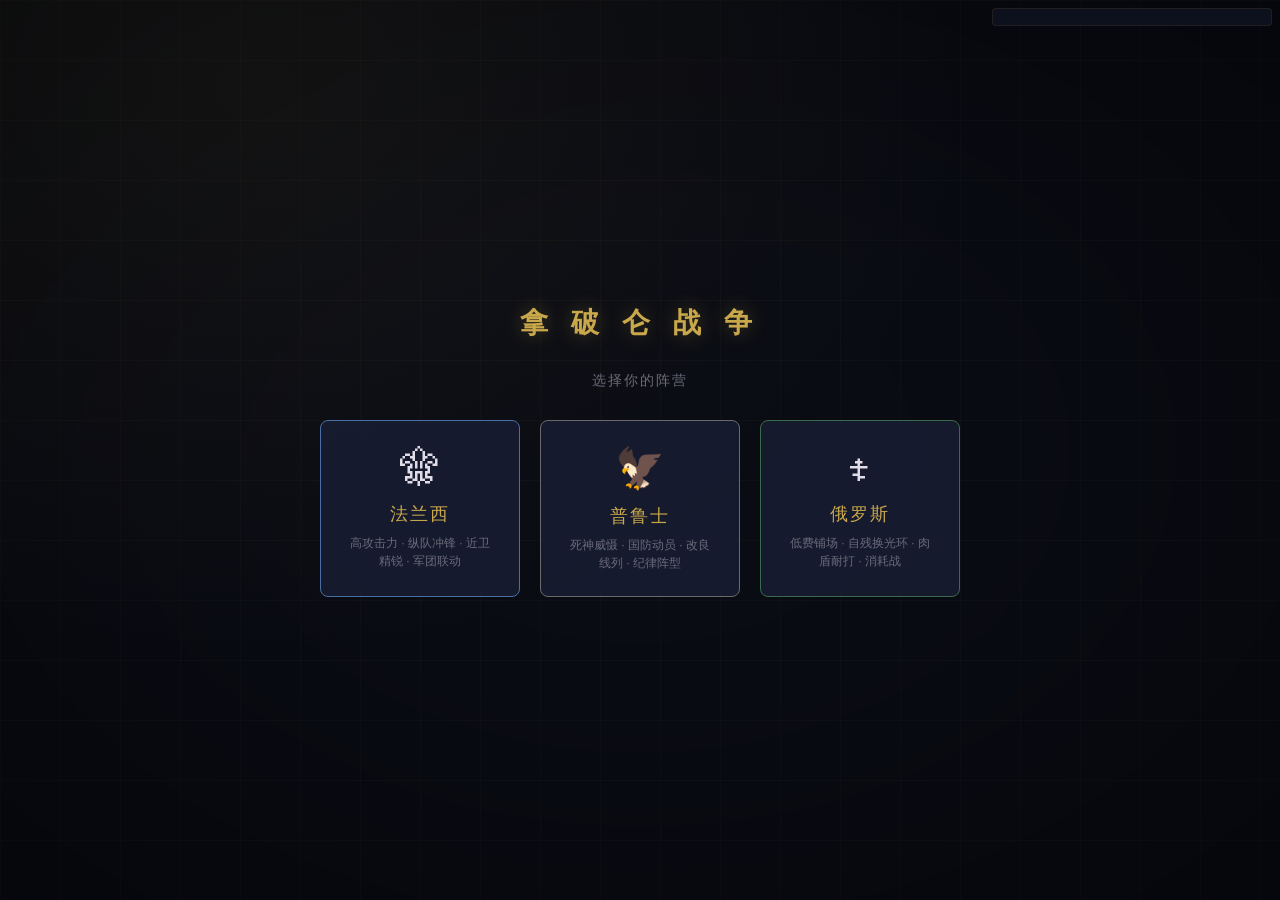
==== commit 037756a0: "fix(demo): add advance phase with click-to-advance interaction The previous version had no actual ad" ====
--- a/prototypes/card-battle-sim/game.html
+++ b/prototypes/card-battle-sim/game.html
@@ -5,1292 +5,664 @@
 <meta name="viewport" content="width=device-width, initial-scale=1.0">
 <title>拿破仑战争 — 可玩 Demo</title>
 <style>
-:root {
-    --void: #0a0c14; --abyss: #0f1220; --slate: #1a1f35; --slate-lt: #252b45;
-    --brass: #c9a84c; --brass-glow: #e0c060; --brass-dim: #8a7530;
-    --blood: #8b1a1a; --blood-bright: #c23030; --blood-glow: #e04040;
-    --smoke: #4a4a5a; --smoke-lt: #6a6a7a; --frost: #5a7a9a;
-    --forest: #2a5a3a; --forest-lt: #4a8a5a; --flame: #e06030;
-    --faction-france: #4a6fa5; --faction-prussia: #6a6a6a; --faction-russia: #3a6a4a;
-    --card-paper: #f0e8d0; --card-paper-dark: #d8c8a0;
-    --font-display: "Georgia", "Noto Serif SC", serif;
-    --font-body: "Hiragino Sans", "PingFang SC", sans-serif;
-    --font-mono: "SF Mono", "Menlo", monospace;
-    --radius: 4px; --radius-lg: 8px;
-}
-* { margin: 0; padding: 0; box-sizing: border-box; }
-body {
-    font-family: var(--font-body); background: var(--void); color: #e0dde8;
-    min-height: 100vh; overflow-x: hidden;
-}
-
-/* === Atmosphere === */
-body::before {
-    content: ''; position: fixed; inset: 0; pointer-events: none; z-index: 0;
-    background-image:
-        linear-gradient(rgba(201,168,76,0.03) 1px, transparent 1px),
-        linear-gradient(90deg, rgba(201,168,76,0.03) 1px, transparent 1px);
-    background-size: 60px 60px;
-}
-body::after {
-    content: ''; position: fixed; inset: 0; pointer-events: none; z-index: 0;
-    background:
-        radial-gradient(ellipse at 20% 10%, rgba(201,168,76,0.06) 0%, transparent 50%),
-        radial-gradient(ellipse at 80% 90%, rgba(201,168,76,0.04) 0%, transparent 50%),
-        radial-gradient(ellipse at 50% 50%, transparent 30%, rgba(0,0,0,0.4) 100%);
-}
-
-/* === Faction Select === */
-#faction-select {
-    position: relative; z-index: 1; display: flex; flex-direction: column;
-    align-items: center; justify-content: center; min-height: 100vh; gap: 30px;
-}
-#faction-select h1 {
-    font-family: var(--font-display); font-size: 28px; letter-spacing: 8px;
-    color: var(--brass); text-shadow: 0 0 20px rgba(201,168,76,0.3);
-}
-#faction-select .subtitle { color: var(--smoke-lt); font-size: 14px; letter-spacing: 2px; }
-.faction-cards { display: flex; gap: 20px; flex-wrap: wrap; justify-content: center; }
-.faction-card {
-    width: 200px; padding: 24px; background: rgba(26,31,53,0.8);
-    border: 1px solid rgba(201,168,76,0.15); border-radius: var(--radius-lg);
-    cursor: pointer; text-align: center; transition: all 0.2s;
-}
-.faction-card:hover { border-color: var(--brass); transform: translateY(-4px);
-    box-shadow: 0 8px 24px rgba(0,0,0,0.4); }
-.faction-card .icon { font-size: 40px; margin-bottom: 12px; }
-.faction-card .name { font-family: var(--font-display); font-size: 18px;
-    color: var(--brass); letter-spacing: 2px; margin-bottom: 8px; }
-.faction-card .desc { font-size: 12px; color: var(--smoke-lt); line-height: 1.5; }
-.faction-card.france { border-color: var(--faction-france); }
-.faction-card.france:hover { border-color: var(--faction-france); box-shadow: 0 0 20px rgba(74,111,165,0.3); }
-.faction-card.prussia { border-color: var(--faction-prussia); }
-.faction-card.prussia:hover { border-color: var(--faction-prussia); box-shadow: 0 0 20px rgba(106,106,106,0.3); }
-.faction-card.russia { border-color: var(--faction-russia); }
-.faction-card.russia:hover { border-color: var(--faction-russia); box-shadow: 0 0 20px rgba(58,106,74,0.3); }
-
-/* === Game Screen === */
-#game-screen { display: none; position: relative; z-index: 1;
-    max-width: 1000px; margin: 0 auto; padding: 8px 12px 200px; }
-
-/* Title */
-.game-title {
-    text-align: center; padding: 10px; margin-bottom: 8px;
-    font-family: var(--font-display); font-size: 16px; letter-spacing: 4px;
-    color: var(--brass); text-shadow: 0 0 10px rgba(201,168,76,0.2);
-    border-bottom: 1px solid rgba(201,168,76,0.1);
-}
-
-/* Info Bar */
-.info-bar {
-    display: flex; justify-content: space-between; align-items: center;
-    padding: 6px 12px; margin-bottom: 8px;
-    background: rgba(26,31,53,0.8); border: 1px solid rgba(201,168,76,0.1);
-    border-radius: var(--radius); font-size: 12px;
-}
-.info-bar .phase-label { color: var(--brass); font-weight: bold; letter-spacing: 1px; }
-.info-bar .stat { color: var(--smoke-lt); }
-.info-bar .stat b { color: var(--brass); }
-
-/* HQ Strips */
-.hq-strip {
-    display: flex; align-items: center; gap: 12px; padding: 8px 14px;
-    background: rgba(0,0,0,0.3); border-radius: var(--radius);
-    border: 1px solid rgba(201,168,76,0.1); margin-bottom: 6px;
-}
-.hq-strip.enemy { border-left: 3px solid var(--faction-russia); }
-.hq-strip.player { border-left: 3px solid var(--faction-france); }
-.hq-label { font-family: var(--font-display); font-size: 13px; color: var(--smoke-lt); min-width: 70px; }
-.hq-hp-bar { flex: 1; max-width: 180px; height: 14px; background: rgba(0,0,0,0.4);
-    border-radius: 7px; overflow: hidden; border: 1px solid rgba(201,168,76,0.1); }
-.hq-hp-fill { height: 100%; background: linear-gradient(90deg, var(--blood), var(--blood-bright));
-    border-radius: 7px; transition: width 0.5s; }
-.hq-hp-fill.critical { animation: hp-pulse 1s ease-in-out infinite; }
-@keyframes hp-pulse { 0%,100%{opacity:1} 50%{opacity:0.5} }
-.hq-hp-text { font-family: var(--font-mono); font-size: 14px; font-weight: bold; color: var(--blood-bright); }
-.hq-strip.hq-hit { animation: hq-hit 0.5s ease-out; }
-@keyframes hq-hit { 0%{transform:translateX(0)} 10%{transform:translateX(-4px)} 20%{transform:translateX(4px)}
-    30%{transform:translateX(-3px)} 40%{transform:translateX(3px)} 100%{transform:translateX(0)} }
-
-/* Battlefield Lines */
-.bf-lines { display: flex; flex-direction: column; gap: 3px; }
-.bf-line {
-    display: flex; align-items: stretch; gap: 0;
-    background: rgba(0,0,0,0.2); border: 1px solid rgba(201,168,76,0.08);
-    border-radius: var(--radius); min-height: 72px; overflow: hidden;
-}
-.bf-line.skirmish-line {
-    background: linear-gradient(to bottom, rgba(201,168,76,0.06), rgba(201,168,76,0.02));
-    border: 1px solid rgba(201,168,76,0.2);
-}
-.bf-line-divider {
-    text-align: center; color: var(--brass-dim); font-size: 9px;
-    letter-spacing: 4px; padding: 1px 0; font-family: var(--font-display); opacity: 0.5;
-}
-.line-label {
-    writing-mode: vertical-rl; width: 22px; min-width: 22px;
-    display: flex; align-items: center; justify-content: center;
-    color: var(--smoke); font-size: 10px; letter-spacing: 2px;
-    border-right: 1px solid rgba(201,168,76,0.08); background: rgba(0,0,0,0.1);
-    flex-shrink: 0; font-family: var(--font-display);
-}
-.units-row {
-    flex: 1; display: grid; grid-template-columns: repeat(4, 1fr);
-    gap: 4px; padding: 4px; align-items: center;
-}
-.slot {
-    border: 1px dashed rgba(201,168,76,0.08); border-radius: var(--radius);
-    background: rgba(0,0,0,0.06); min-height: 62px; min-width: 0;
-    cursor: default; transition: all 0.2s; position: relative;
-}
-.slot.clickable { cursor: pointer; border-color: var(--brass-dim); }
-.slot.clickable:hover { border-color: var(--brass); background: rgba(201,168,76,0.08); }
-.slot.target { border-color: var(--blood-bright); background: rgba(194,48,48,0.1);
-    cursor: crosshair; animation: target-pulse 0.8s ease-in-out infinite; }
-@keyframes target-pulse { 0%,100%{box-shadow:none} 50%{box-shadow:0 0 8px rgba(194,48,48,0.4)} }
-
-/* Unit Cards on Battlefield */
-.unit-card {
-    background: linear-gradient(135deg, var(--card-paper), var(--card-paper-dark));
-    border: 2px solid rgba(42,42,42,0.5); border-radius: var(--radius);
-    color: #2a2a2a; padding: 3px; font-size: 10px; position: relative;
-    transition: all 0.2s;
-}
-.unit-card.faction-france { border-color: var(--faction-france); }
-.unit-card.faction-prussia { border-color: var(--faction-prussia); }
-.unit-card.faction-russia { border-color: var(--faction-russia); }
-.unit-card.type-骑兵 { background: linear-gradient(135deg, #f2d5d1, #d08070); }
-.unit-card.type-炮兵 { background: linear-gradient(135deg, #ece1be, #c8aa58); }
-.unit-card.type-散兵 { background: linear-gradient(135deg, #dff0cf, #a0c878); }
-.unit-card.type-近卫 { background: linear-gradient(135deg, #eadcf4, #b088cc); }
-.unit-card.can-act { box-shadow: 0 0 6px rgba(201,168,76,0.4); cursor: pointer; }
-.unit-card.can-act:hover { transform: translateY(-2px); box-shadow: 0 4px 12px rgba(0,0,0,0.4); }
-.unit-card.selected { box-shadow: 0 0 12px rgba(201,168,76,0.7); border-color: var(--brass); }
-.unit-card.is-dead { opacity: 0.3; filter: grayscale(0.8); border-style: dashed; }
-.unit-card.is-shaken { box-shadow: 0 0 6px rgba(201,168,76,0.5); }
-.uc-cost {
-    position: absolute; top: -4px; left: -4px; width: 18px; height: 18px;
-    background: var(--blood); color: #fff; border: 2px solid #2a2a2a;
-    border-radius: 50%; text-align: center; line-height: 14px;
-    font-weight: bold; font-size: 10px; z-index: 1;
-}
-.uc-name { font-weight: bold; font-size: 9px; text-align: center; margin-top: 3px;
-    overflow: hidden; text-overflow: ellipsis; white-space: nowrap;
-    border-bottom: 1px solid rgba(0,0,0,0.1); padding-bottom: 1px; }
-.uc-type { font-size: 8px; color: #5a5a5a; text-align: center; }
-.uc-stats { display: flex; justify-content: space-between;
-    border-top: 1px solid rgba(0,0,0,0.1); padding-top: 1px; font-weight: bold; }
-.uc-atk { color: var(--blood); font-size: 11px; }
-.uc-hp { font-size: 11px; }
-.uc-hp.dmg { color: var(--blood); }
-.uc-hp.ok { color: var(--forest); }
-.uc-shaken {
-    position: absolute; top: 16px; right: 1px; font-size: 7px; font-weight: bold;
-    background: rgba(74,58,31,0.88); color: var(--brass-glow);
-    border: 1px solid var(--brass); border-radius: 2px; padding: 0 2px;
-}
-.uc-evade-used { position: absolute; bottom: 1px; right: 1px; font-size: 7px;
-    color: var(--smoke); }
-
-/* Attack Arrow */
-.arrow-overlay { position: absolute; top: 0; left: 0; width: 100%; height: 100%;
-    pointer-events: none; z-index: 20; }
-.arrow-line { stroke: var(--blood-bright); stroke-width: 3; marker-end: url(#ah);
-    filter: drop-shadow(0 0 4px rgba(194,48,48,0.5)); stroke-dasharray: 8 4;
-    animation: arrow-flow 0.5s linear infinite; }
-@keyframes arrow-flow { to { stroke-dashoffset: -12; } }
-.arrow-dmg { font-size: 14px; font-weight: bold; font-family: var(--font-display);
-    fill: var(--blood-glow); text-anchor: middle; dominant-baseline: middle;
-    filter: drop-shadow(0 0 3px rgba(0,0,0,0.9)); }
-
-/* Floating Damage */
-.float-dmg {
-    position: absolute; font-family: var(--font-display); font-size: 16px;
-    font-weight: bold; color: var(--blood-glow);
-    text-shadow: 0 0 6px rgba(0,0,0,0.8); pointer-events: none; z-index: 30;
-    animation: float-up 1s ease-out forwards;
-}
-@keyframes float-up { 0%{opacity:1;transform:translateY(0) scale(1.3)}
-    100%{opacity:0;transform:translateY(-30px) scale(0.8)} }
-
-/* Hand Area */
-.hand-area {
-    position: fixed; bottom: 50px; left: 50%; transform: translateX(-50%);
-    display: flex; gap: 6px; padding: 8px 12px; z-index: 40;
-    background: linear-gradient(180deg, rgba(10,12,20,0.9), rgba(10,12,20,0.98));
-    border: 1px solid rgba(201,168,76,0.15); border-radius: var(--radius-lg);
-    backdrop-filter: blur(8px); max-width: 90vw; overflow-x: auto;
-}
-.hand-card {
-    min-width: 100px; max-width: 120px; padding: 6px; cursor: pointer;
-    background: linear-gradient(135deg, var(--card-paper), var(--card-paper-dark));
-    border: 2px solid rgba(42,42,42,0.5); border-radius: var(--radius);
-    color: #2a2a2a; font-size: 10px; transition: all 0.2s; flex-shrink: 0;
-}
-.hand-card:hover { transform: translateY(-8px); box-shadow: 0 8px 20px rgba(0,0,0,0.5);
-    border-color: var(--brass); }
-.hand-card.selected { border-color: var(--brass); box-shadow: 0 0 12px rgba(201,168,76,0.6);
-    transform: translateY(-12px); }
-.hand-card.too-expensive { opacity: 0.4; cursor: not-allowed; }
-.hand-card.event-card { background: linear-gradient(135deg, #d0e8d0, #a0c8a0); }
-.hand-card .hc-name { font-weight: bold; font-size: 10px; text-align: center;
-    border-bottom: 1px solid rgba(0,0,0,0.1); padding-bottom: 2px; margin-bottom: 2px; }
-.hand-card .hc-info { font-size: 9px; color: #5a5a5a; text-align: center; }
-.hand-card .hc-stats { display: flex; justify-content: space-between; font-weight: bold;
-    margin-top: 2px; border-top: 1px solid rgba(0,0,0,0.1); padding-top: 2px; }
-.hand-card .hc-cost { position: absolute; top: -4px; left: -4px; width: 16px; height: 16px;
-    background: var(--blood); color: #fff; border: 2px solid #2a2a2a;
-    border-radius: 50%; text-align: center; line-height: 12px; font-size: 9px; }
-.hand-card { position: relative; }
+:root{--void:#0a0c14;--abyss:#0f1220;--slate:#1a1f35;--brass:#c9a84c;--brass-glow:#e0c060;--blood:#8b1a1a;--blood-bright:#c23030;--smoke:#4a4a5a;--smoke-lt:#6a6a7a;--frost:#5a7a9a;--forest:#2a5a3a;--flame:#e06030;--f-france:#4a6fa5;--f-prussia:#6a6a6a;--f-russia:#3a6a4a;--paper:#f0e8d0;--paper-d:#d8c8a0;--r:4px;--rl:8px}
+*{margin:0;padding:0;box-sizing:border-box}
+body{font-family:"Hiragino Sans","PingFang SC",sans-serif;background:var(--void);color:#e0dde8;min-height:100vh;overflow-x:hidden}
+body::before{content:'';position:fixed;inset:0;pointer-events:none;z-index:0;background-image:linear-gradient(rgba(201,168,76,.03) 1px,transparent 1px),linear-gradient(90deg,rgba(201,168,76,.03) 1px,transparent 1px);background-size:60px 60px}
+body::after{content:'';position:fixed;inset:0;pointer-events:none;z-index:0;background:radial-gradient(ellipse at 20% 10%,rgba(201,168,76,.06) 0%,transparent 50%),radial-gradient(ellipse at 50% 50%,transparent 30%,rgba(0,0,0,.4) 100%)}
+
+/* Faction Select */
+#sel{position:relative;z-index:1;display:flex;flex-direction:column;align-items:center;justify-content:center;min-height:100vh;gap:30px}
+#sel h1{font-family:"Georgia","Noto Serif SC",serif;font-size:28px;letter-spacing:8px;color:var(--brass);text-shadow:0 0 20px rgba(201,168,76,.3)}
+#sel .sub{color:var(--smoke-lt);font-size:14px;letter-spacing:2px}
+.fc{display:flex;gap:20px;flex-wrap:wrap;justify-content:center}
+.fcard{width:200px;padding:24px;background:rgba(26,31,53,.8);border:1px solid rgba(201,168,76,.15);border-radius:var(--rl);cursor:pointer;text-align:center;transition:all .2s}
+.fcard:hover{border-color:var(--brass);transform:translateY(-4px);box-shadow:0 8px 24px rgba(0,0,0,.4)}
+.fcard .ic{font-size:40px;margin-bottom:12px}
+.fcard .nm{font-family:"Georgia",serif;font-size:18px;color:var(--brass);letter-spacing:2px;margin-bottom:8px}
+.fcard .ds{font-size:12px;color:var(--smoke-lt);line-height:1.5}
+
+/* Game Screen */
+#gs{display:none;position:relative;z-index:1;max-width:1000px;margin:0 auto;padding:8px 12px 200px}
+.gt{text-align:center;padding:10px;margin-bottom:8px;font-family:"Georgia",serif;font-size:16px;letter-spacing:4px;color:var(--brass);border-bottom:1px solid rgba(201,168,76,.1)}
+.ib{display:flex;justify-content:space-between;align-items:center;padding:6px 12px;margin-bottom:8px;background:rgba(26,31,53,.8);border:1px solid rgba(201,168,76,.1);border-radius:var(--r);font-size:12px}
+.ib .ph{color:var(--brass);font-weight:bold}.ib .st{color:var(--smoke-lt)}.ib .st b{color:var(--brass)}
+
+/* HQ */
+.hq{display:flex;align-items:center;gap:12px;padding:8px 14px;background:rgba(0,0,0,.3);border-radius:var(--r);border:1px solid rgba(201,168,76,.1);margin-bottom:6px}
+.hq-l{font-family:"Georgia",serif;font-size:13px;color:var(--smoke-lt);min-width:70px}
+.hq-bar{flex:1;max-width:180px;height:14px;background:rgba(0,0,0,.4);border-radius:7px;overflow:hidden;border:1px solid rgba(201,168,76,.1)}
+.hq-fill{height:100%;background:linear-gradient(90deg,var(--blood),var(--blood-bright));border-radius:7px;transition:width .5s}
+.hq-fill.crit{animation:hpulse 1s ease-in-out infinite}
+@keyframes hpulse{0%,100%{opacity:1}50%{opacity:.5}}
+.hq-txt{font-family:monospace;font-size:14px;font-weight:bold;color:var(--blood-bright)}
+.hq.hit{animation:hqhit .5s ease-out}
+@keyframes hqhit{0%{transform:translateX(0)}10%{transform:translateX(-4px)}20%{transform:translateX(4px)}30%{transform:translateX(-3px)}100%{transform:translateX(0)}}
+
+/* Battlefield */
+.bfl{display:flex;flex-direction:column;gap:3px}
+.bl{display:flex;align-items:stretch;background:rgba(0,0,0,.2);border:1px solid rgba(201,168,76,.08);border-radius:var(--r);min-height:72px;overflow:hidden}
+.bl.sk{background:linear-gradient(to bottom,rgba(201,168,76,.06),rgba(201,168,76,.02));border:1px solid rgba(201,168,76,.2)}
+.bd{text-align:center;color:var(--brass);font-size:9px;letter-spacing:4px;padding:1px 0;font-family:"Georgia",serif;opacity:.5}
+.ll{writing-mode:vertical-rl;width:22px;min-width:22px;display:flex;align-items:center;justify-content:center;color:var(--smoke);font-size:10px;letter-spacing:2px;border-right:1px solid rgba(201,168,76,.08);background:rgba(0,0,0,.1);flex-shrink:0;font-family:"Georgia",serif}
+.ur{flex:1;display:grid;grid-template-columns:repeat(4,1fr);gap:4px;padding:4px;align-items:center}
+.sl{border:1px dashed rgba(201,168,76,.08);border-radius:var(--r);background:rgba(0,0,0,.06);min-height:62px;cursor:default;transition:all .2s;position:relative}
+.sl.clk{cursor:pointer;border-color:var(--brass)}.sl.clk:hover{background:rgba(201,168,76,.1)}
+.sl.tgt{border-color:var(--blood-bright);background:rgba(194,48,48,.1);cursor:crosshair;animation:tp .8s ease-in-out infinite}
+@keyframes tp{0%,100%{box-shadow:none}50%{box-shadow:0 0 8px rgba(194,48,48,.4)}}
+
+/* Unit Card */
+.uc{background:linear-gradient(135deg,var(--paper),var(--paper-d));border:2px solid rgba(42,42,42,.5);border-radius:var(--r);color:#2a2a2a;padding:3px;font-size:10px;position:relative;transition:all .2s}
+.uc.fr{border-color:var(--f-france)}.uc.pr{border-color:var(--f-prussia)}.uc.ru{border-color:var(--f-russia)}
+.uc.t-骑兵{background:linear-gradient(135deg,#f2d5d1,#d08070)}.uc.t-炮兵{background:linear-gradient(135deg,#ece1be,#c8aa58)}.uc.t-散兵{background:linear-gradient(135deg,#dff0cf,#a0c878)}.uc.t-近卫{background:linear-gradient(135deg,#eadcf4,#b088cc)}
+.uc.act{box-shadow:0 0 6px rgba(201,168,76,.4);cursor:pointer}.uc.act:hover{transform:translateY(-2px);box-shadow:0 4px 12px rgba(0,0,0,.4)}
+.uc.sel{box-shadow:0 0 12px rgba(201,168,76,.7);border-color:var(--brass)!important}
+.uc.dead{opacity:.3;filter:grayscale(.8);border-style:dashed}
+.uc.shk{box-shadow:0 0 6px rgba(201,168,76,.5)}
+.uc.adv{box-shadow:0 0 8px rgba(90,122,154,.5);cursor:pointer;border-color:var(--frost)!important}
+.uc.adv:hover{transform:translateY(-2px)}
+.uct{position:absolute;top:-4px;left:-4px;width:18px;height:18px;background:var(--blood);color:#fff;border:2px solid #2a2a2a;border-radius:50%;text-align:center;line-height:14px;font-weight:bold;font-size:10px;z-index:1}
+.ucn{font-weight:bold;font-size:9px;text-align:center;margin-top:3px;overflow:hidden;text-overflow:ellipsis;white-space:nowrap;border-bottom:1px solid rgba(0,0,0,.1);padding-bottom:1px}
+.ucty{font-size:8px;color:#5a5a5a;text-align:center}
+.ucs{display:flex;justify-content:space-between;border-top:1px solid rgba(0,0,0,.1);padding-top:1px;font-weight:bold}
+.uca{color:var(--blood);font-size:11px}
+.uchp{font-size:11px}.uchp.d{color:var(--blood)}.uchp.ok{color:var(--forest)}
+.uc-sh{position:absolute;top:16px;right:1px;font-size:7px;font-weight:bold;background:rgba(74,58,31,.88);color:var(--brass-glow);border:1px solid var(--brass);border-radius:2px;padding:0 2px}
+.uc-ev{position:absolute;bottom:1px;right:1px;font-size:7px;color:var(--smoke)}
+
+/* Floating damage */
+.fdmg{position:absolute;font-family:"Georgia",serif;font-size:16px;font-weight:bold;color:#e04040;text-shadow:0 0 6px rgba(0,0,0,.8);pointer-events:none;z-index:30;animation:fup 1s ease-out forwards}
+@keyframes fup{0%{opacity:1;transform:translateY(0) scale(1.3)}100%{opacity:0;transform:translateY(-30px) scale(.8)}}
+
+/* Hand */
+.ha{position:fixed;bottom:50px;left:50%;transform:translateX(-50%);display:flex;gap:6px;padding:8px 12px;z-index:40;background:linear-gradient(180deg,rgba(10,12,20,.9),rgba(10,12,20,.98));border:1px solid rgba(201,168,76,.15);border-radius:var(--rl);backdrop-filter:blur(8px);max-width:90vw;overflow-x:auto}
+.hc{min-width:100px;max-width:120px;padding:6px;cursor:pointer;background:linear-gradient(135deg,var(--paper),var(--paper-d));border:2px solid rgba(42,42,42,.5);border-radius:var(--r);color:#2a2a2a;font-size:10px;transition:all .2s;flex-shrink:0;position:relative}
+.hc:hover{transform:translateY(-8px);box-shadow:0 8px 20px rgba(0,0,0,.5);border-color:var(--brass)}.hc.sel{border-color:var(--brass);box-shadow:0 0 12px rgba(201,168,76,.6);transform:translateY(-12px)}.hc.no{opacity:.4;cursor:not-allowed}
+.hc.ev{background:linear-gradient(135deg,#d0e8d0,#a0c8a0)}
+.hcn{font-weight:bold;font-size:10px;text-align:center;border-bottom:1px solid rgba(0,0,0,.1);padding-bottom:2px;margin-bottom:2px}
+.hci{font-size:9px;color:#5a5a5a;text-align:center}
+.hcs{display:flex;justify-content:space-between;font-weight:bold;margin-top:2px;border-top:1px solid rgba(0,0,0,.1);padding-top:2px}
+.hcc{position:absolute;top:-4px;left:-4px;width:16px;height:16px;background:var(--blood);color:#fff;border:2px solid #2a2a2a;border-radius:50%;text-align:center;line-height:12px;font-size:9px}
 
 /* Action Bar */
-.action-bar {
-    position: fixed; bottom: 0; left: 0; right: 0; z-index: 50;
-    background: linear-gradient(180deg, rgba(10,12,20,0.85), rgba(10,12,20,0.98));
-    border-top: 1px solid rgba(201,168,76,0.15);
-    padding: 8px 16px; display: flex; align-items: center; gap: 12px;
-    backdrop-filter: blur(8px);
-}
-.action-bar .max-w { max-width: 1000px; margin: 0 auto; width: 100%;
-    display: flex; align-items: center; gap: 12px; }
-.btn {
-    background: rgba(26,31,53,0.8); color: #c0bdc8;
-    border: 1px solid rgba(201,168,76,0.12); padding: 6px 14px;
-    cursor: pointer; font-family: var(--font-body); font-size: 12px;
-    border-radius: var(--radius); transition: all 0.15s; white-space: nowrap;
-}
-.btn:hover:not(:disabled) { background: rgba(201,168,76,0.12); border-color: var(--brass-dim); color: var(--brass); }
-.btn:disabled { opacity: 0.3; cursor: not-allowed; }
-.btn.primary { background: linear-gradient(135deg, var(--blood), #6b1515);
-    border-color: var(--blood-bright); color: #fff; }
-.btn.primary:hover:not(:disabled) { background: linear-gradient(135deg, var(--blood-bright), var(--blood));
-    box-shadow: 0 0 8px rgba(194,48,48,0.3); }
-.phase-indicator { font-family: var(--font-display); font-size: 13px;
-    color: var(--brass); letter-spacing: 1px; min-width: 80px; }
-.action-hint { font-size: 11px; color: var(--smoke-lt); flex: 1; }
+.abar{position:fixed;bottom:0;left:0;right:0;z-index:50;background:linear-gradient(180deg,rgba(10,12,20,.85),rgba(10,12,20,.98));border-top:1px solid rgba(201,168,76,.15);padding:8px 16px;display:flex;align-items:center;gap:12px;backdrop-filter:blur(8px)}
+.abar .mw{max-width:1000px;margin:0 auto;width:100%;display:flex;align-items:center;gap:12px}
+.btn{background:rgba(26,31,53,.8);color:#c0bdc8;border:1px solid rgba(201,168,76,.12);padding:6px 14px;cursor:pointer;font-family:inherit;font-size:12px;border-radius:var(--r);transition:all .15s;white-space:nowrap}
+.btn:hover:not(:disabled){background:rgba(201,168,76,.12);border-color:var(--brass);color:var(--brass)}
+.btn:disabled{opacity:.3;cursor:not-allowed}
+.btn.pr{background:linear-gradient(135deg,var(--blood),#6b1515);border-color:var(--blood-bright);color:#fff}
+.btn.pr:hover:not(:disabled){background:linear-gradient(135deg,var(--blood-bright),var(--blood))}
+.phi{font-family:"Georgia",serif;font-size:13px;color:var(--brass);letter-spacing:1px;min-width:80px}
+.ahi{font-size:11px;color:var(--smoke-lt);flex:1}
 
 /* Log */
-.log-panel {
-    position: fixed; top: 8px; right: 8px; width: 280px; max-height: 300px;
-    overflow-y: auto; padding: 8px; z-index: 30;
-    background: rgba(15,18,32,0.9); border: 1px solid rgba(201,168,76,0.1);
-    border-radius: var(--radius); font-size: 10px; font-family: var(--font-mono);
-    color: var(--smoke-lt); line-height: 1.5;
-}
-.log-panel .log-line { margin: 1px 0; }
-.log-panel .log-atk { color: var(--blood-bright); }
-.log-panel .log-deploy { color: var(--brass); }
-.log-panel .log-heal { color: var(--forest-lt); }
-.log-panel .log-event { color: var(--frost); }
-
-/* Result Overlay */
-.result-overlay {
-    display: none; position: fixed; inset: 0; z-index: 60;
-    align-items: center; justify-content: center;
-    background: rgba(0,0,0,0.6);
-}
-.result-overlay.visible { display: flex; animation: fade-in 0.5s; }
-@keyframes fade-in { from{opacity:0} to{opacity:1} }
-.result-card {
-    background: linear-gradient(135deg, rgba(26,31,53,0.95), rgba(42,37,32,0.95));
-    border: 2px solid var(--brass); border-radius: var(--radius-lg);
-    padding: 40px 60px; text-align: center;
-    box-shadow: 0 0 60px rgba(201,168,76,0.3);
-    animation: pop-in 0.5s cubic-bezier(0.34,1.56,0.64,1);
-}
-@keyframes pop-in { from{transform:scale(0.7);opacity:0} to{transform:scale(1);opacity:1} }
-.result-card .r-icon { font-size: 48px; margin-bottom: 12px; }
-.result-card .r-title { font-family: var(--font-display); font-size: 24px;
-    color: var(--brass-glow); letter-spacing: 4px; }
-.result-card .r-detail { font-size: 13px; color: var(--smoke-lt); margin-top: 8px; }
-.result-card .r-btn { margin-top: 20px; }
-
-/* Screen shake */
-.screen-shake { animation: shake 0.4s ease-out; }
-@keyframes shake { 0%{transform:translate(0,0)} 10%{transform:translate(-4px,-2px)}
-    20%{transform:translate(4px,2px)} 30%{transform:translate(-3px,1px)}
-    40%{transform:translate(3px,-1px)} 50%{transform:translate(-2px,2px)}
-    60%{transform:translate(2px,-1px)} 100%{transform:translate(0,0)} }
-
-/* Responsive */
-@media (max-width: 700px) {
-    .hand-area { gap: 4px; padding: 6px 8px; }
-    .hand-card { min-width: 80px; max-width: 95px; font-size: 9px; }
-    .log-panel { display: none; }
-    .info-bar { font-size: 10px; flex-wrap: wrap; gap: 4px; }
-}
-@media (prefers-reduced-motion: reduce) {
-    *, *::before, *::after {
-        animation-duration: 0.01ms !important; transition-duration: 0.01ms !important; }
-}
-:focus-visible { outline: 2px solid var(--brass); outline-offset: 1px; }
-::-webkit-scrollbar { width: 4px; }
-::-webkit-scrollbar-track { background: var(--void); }
-::-webkit-scrollbar-thumb { background: var(--slate-lt); border-radius: 2px; }
+.lp{position:fixed;top:8px;right:8px;width:280px;max-height:300px;overflow-y:auto;padding:8px;z-index:30;background:rgba(15,18,32,.9);border:1px solid rgba(201,168,76,.1);border-radius:var(--r);font-size:10px;font-family:monospace;color:var(--smoke-lt);line-height:1.5}
+.lp .ll{margin:1px 0}.lp .la{color:var(--blood-bright)}.lp .ld{color:var(--brass)}.lp .lh{color:var(--forest-lt)}
+
+/* Result */
+.ro{display:none;position:fixed;inset:0;z-index:60;align-items:center;justify-content:center;background:rgba(0,0,0,.6)}
+.ro.vis{display:flex}
+.rc{background:linear-gradient(135deg,rgba(26,31,53,.95),rgba(42,37,32,.95));border:2px solid var(--brass);border-radius:var(--rl);padding:40px 60px;text-align:center;box-shadow:0 0 60px rgba(201,168,76,.3)}
+.rc .ri{font-size:48px;margin-bottom:12px}.rc .rt{font-family:"Georgia",serif;font-size:24px;color:var(--brass-glow);letter-spacing:4px}.rc .rd{font-size:13px;color:var(--smoke-lt);margin-top:8px}.rc .rb{margin-top:20px}
+
+.sk-shake{animation:sk .4s ease-out}
+@keyframes sk{0%{transform:translate(0,0)}10%{transform:translate(-4px,-2px)}20%{transform:translate(4px,2px)}30%{transform:translate(-3px,1px)}40%{transform:translate(3px,-1px)}50%{transform:translate(-2px,2px)}60%{transform:translate(2px,-1px)}100%{transform:translate(0,0)}}
+
+@media(max-width:700px){.ha{gap:4px;padding:6px 8px}.hc{min-width:80px;max-width:95px;font-size:9px}.lp{display:none}.ib{font-size:10px;flex-wrap:wrap;gap:4px}}
+@media(prefers-reduced-motion:reduce){*,*::before,*::after{animation-duration:.01ms!important;transition-duration:.01ms!important}}
+:focus-visible{outline:2px solid var(--brass);outline-offset:1px}
+::-webkit-scrollbar{width:4px}::-webkit-scrollbar-track{background:var(--void)}::-webkit-scrollbar-thumb{background:var(--slate-lt);border-radius:2px}
 </style>
 </head>
 <body>
-
-<!-- Faction Select -->
-<div id="faction-select">
-    <h1>拿 破 仑 战 争</h1>
-    <div class="subtitle">选择你的阵营</div>
-    <div class="faction-cards">
-        <div class="faction-card france" onclick="startGame('法兰西')">
-            <div class="icon">⚜</div>
-            <div class="name">法兰西</div>
-            <div class="desc">高攻击力 · 纵队冲锋 · 近卫精锐 · 军团联动</div>
-        </div>
-        <div class="faction-card prussia" onclick="startGame('普鲁士')">
-            <div class="icon">🦅</div>
-            <div class="name">普鲁士</div>
-            <div class="desc">死神威慑 · 国防动员 · 改良线列 · 纪律阵型</div>
-        </div>
-        <div class="faction-card russia" onclick="startGame('俄罗斯')">
-            <div class="icon">☦</div>
-            <div class="name">俄罗斯</div>
-            <div class="desc">低费铺场 · 自残换光环 · 肉盾耐打 · 消耗战</div>
-        </div>
-    </div>
+<div id="sel">
+<h1>拿 破 仑 战 争</h1>
+<div class="sub">选择你的阵营</div>
+<div class="fc">
+<div class="fcard" style="border-color:var(--f-france)" onclick="startGame('法兰西')"><div class="ic">⚜</div><div class="nm">法兰西</div><div class="ds">高攻击力 · 纵队冲锋 · 近卫精锐 · 军团联动</div></div>
+<div class="fcard" style="border-color:var(--f-prussia)" onclick="startGame('普鲁士')"><div class="ic">🦅</div><div class="nm">普鲁士</div><div class="ds">死神威慑 · 国防动员 · 改良线列 · 纪律阵型</div></div>
+<div class="fcard" style="border-color:var(--f-russia)" onclick="startGame('俄罗斯')"><div class="ic">☦</div><div class="nm">俄罗斯</div><div class="ds">低费铺场 · 自残换光环 · 肉盾耐打 · 消耗战</div></div>
 </div>
-
-<!-- Game Screen -->
-<div id="game-screen">
-    <div class="game-title" id="game-title">拿 破 仑 战 争</div>
-
-    <div class="info-bar" id="info-bar">
-        <span class="phase-label" id="phase-label">准备中</span>
-        <span class="stat">回合 <b id="turn-num">1</b></span>
-        <span class="stat">军令 <b id="orders-display">0/0</b></span>
-        <span class="stat">手牌 <b id="hand-count">0</b></span>
-        <span class="stat">牌库 <b id="deck-count">0</b></span>
-    </div>
-
-    <div class="hq-strip enemy" id="hq-enemy">
-        <span class="hq-label" id="enemy-label">敌方指挥部</span>
-        <div class="hq-hp-bar"><div class="hq-hp-fill" id="enemy-hp-fill" style="width:100%"></div></div>
-        <span class="hq-hp-text" id="enemy-hp-text">14/14</span>
-    </div>
-
-    <div class="bf-lines" id="bf-lines" style="position:relative">
-        <svg class="arrow-overlay" id="arrow-svg"><defs>
-            <marker id="ah" markerWidth="10" markerHeight="7" refX="10" refY="3.5" orient="auto">
-                <polygon points="0 0,10 3.5,0 7" fill="#c23030"/>
-            </marker>
-        </defs></svg>
-        <div class="bf-line" id="line-e-rear"><div class="line-label">敌后方</div>
-            <div class="units-row" id="row-e-rear"></div></div>
-        <div class="bf-line-divider">— 敌 主 力 —</div>
-        <div class="bf-line" id="line-e-main"><div class="line-label">敌主力</div>
-            <div class="units-row" id="row-e-main"></div></div>
-        <div class="bf-line-divider">— 散 兵 线 —</div>
-        <div class="bf-line skirmish-line" id="line-skirmish"><div class="line-label">散兵线</div>
-            <div class="units-row" id="row-skirmish"></div></div>
-        <div class="bf-line-divider">— 我 主 力 —</div>
-        <div class="bf-line" id="line-p-main"><div class="line-label">我主力</div>
-            <div class="units-row" id="row-p-main"></div></div>
-        <div class="bf-line" id="line-p-rear"><div class="line-label">我后方</div>
-            <div class="units-row" id="row-p-rear"></div></div>
-    </div>
-
-    <div class="hq-strip player" id="hq-player">
-        <span class="hq-label" id="player-label">我方指挥部</span>
-        <div class="hq-hp-bar"><div class="hq-hp-fill" id="player-hp-fill" style="width:100%"></div></div>
-        <span class="hq-hp-text" id="player-hp-text">14/14</span>
-    </div>
 </div>
 
-<div class="hand-area" id="hand-area" style="display:none"></div>
-
-<div class="action-bar" id="action-bar" style="display:none">
-    <div class="max-w">
-        <span class="phase-label" id="ab-phase">—</span>
-        <span class="action-hint" id="ab-hint"></span>
-        <button class="btn" id="btn-advance" onclick="doAdvance()" style="display:none">推进</button>
-        <button class="btn primary" id="btn-end-turn" onclick="endPlayerTurn()">结束回合</button>
-    </div>
+<div id="gs">
+<div class="gt">拿 破 仑 战 争</div>
+<div class="ib"><span class="ph" id="ph">准备中</span><span class="st">回合 <b id="tn">1</b></span><span class="st">军令 <b id="od">0/0</b></span><span class="st">手牌 <b id="hcnt">0</b></span><span class="st">牌库 <b id="dcnt">0</b></span></div>
+<div class="hq" id="hq-e" style="border-left:3px solid var(--f-russia)"><span class="hq-l" id="el">敌方指挥部</span><div class="hq-bar"><div class="hq-fill" id="ef" style="width:100%"></div></div><span class="hq-txt" id="et">14/14</span></div>
+<div class="bfl" id="bfl" style="position:relative">
+<div class="bl" id="l-er"><div class="ll">敌后方</div><div class="ur" id="r-er"></div></div>
+<div class="bd">— 敌 主 力 —</div>
+<div class="bl" id="l-em"><div class="ll">敌主力</div><div class="ur" id="r-em"></div></div>
+<div class="bd">— 散 兵 线 —</div>
+<div class="bl sk" id="l-sk"><div class="ll">散兵线</div><div class="ur" id="r-sk"></div></div>
+<div class="bd">— 我 主 力 —</div>
+<div class="bl" id="l-pm"><div class="ll">我主力</div><div class="ur" id="r-pm"></div></div>
+<div class="bl" id="l-pr"><div class="ll">我后方</div><div class="ur" id="r-pr"></div></div>
 </div>
-
-<div class="log-panel" id="log-panel"></div>
-
-<div class="result-overlay" id="result-overlay">
-    <div class="result-card">
-        <div class="r-icon" id="r-icon">⚜</div>
-        <div class="r-title" id="r-title">胜利</div>
-        <div class="r-detail" id="r-detail"></div>
-        <div class="r-btn"><button class="btn primary" onclick="location.reload()">再来一局</button></div>
-    </div>
+<div class="hq" id="hq-p" style="border-left:3px solid var(--f-france)"><span class="hq-l" id="pl">我方指挥部</span><div class="hq-bar"><div class="hq-fill" id="pf" style="width:100%"></div></div><span class="hq-txt" id="pt">14/14</span></div>
 </div>
 
+<div class="ha" id="ha" style="display:none"></div>
+<div class="abar" id="abar" style="display:none"><div class="mw"><span class="phi" id="phi">—</span><span class="ahi" id="ahi"></span><button class="btn" id="ba" style="display:none"></button><button class="btn pr" id="be" onclick="endTurn()">结束回合</button></div></div>
+<div class="lp" id="lp"></div>
+<div class="ro" id="ro"><div class="rc"><div class="ri" id="ri">⚜</div><div class="rt" id="rt">胜利</div><div class="rd" id="rd"></div><div class="rb"><button class="btn pr" onclick="location.reload()">再来一局</button></div></div></div>
+
 <script>
-// ====================================================================
-// Card Data (ported from cards.py)
-// ====================================================================
-const UT = { INF:"线列步兵", CAV:"骑兵", ART:"炮兵", SKI:"散兵", GRD:"近卫" };
-
-function mk(name,cost,atk,hp,type,faction,kw) {
-    return {name,cost,attack:atk,health:hp,unitType:type,faction,keywords:kw||[],cardType:"unit",eventEffect:null};
-}
-function mkE(name,cost,faction,eff) {
-    return {name,cost,attack:0,health:0,unitType:UT.INF,faction,keywords:[],cardType:"event",eventEffect:eff};
-}
-
-function buildFrance() { return [
-    mk("猎兵连",1,1,2,UT.SKI,"法兰西",["闪避"]), mk("猎兵连",1,1,2,UT.SKI,"法兰西",["闪避"]),
-    mk("第45线列步兵团",3,3,4,UT.INF,"法兰西",["结阵","齐射"]), mk("第45线列步兵团",3,3,4,UT.INF,"法兰西",["结阵","齐射"]),
-    mk("第45线列步兵团",3,3,4,UT.INF,"法兰西",["结阵","齐射"]), mk("第45线列步兵团",3,3,4,UT.INF,"法兰西",["结阵","齐射"]),
-    mk("征召步兵营",2,2,3,UT.INF,"法兰西",["结阵"]), mk("征召步兵营",2,2,3,UT.INF,"法兰西",["结阵"]),
-    mk("帝国步兵团",4,4,4,UT.INF,"法兰西",["结阵","齐射"]), mk("帝国步兵团",4,4,4,UT.INF,"法兰西",["结阵","齐射"]),
-    mk("帝国步兵团",4,4,4,UT.INF,"法兰西",["结阵","齐射"]),
-    mk("骠骑兵",2,2,2,UT.CAV,"法兰西",["冲锋","侧翼迂回"]), mk("骠骑兵",2,2,2,UT.CAV,"法兰西",["冲锋","侧翼迂回"]),
-    mk("龙骑兵团",4,3,3,UT.CAV,"法兰西",["冲锋"]), mk("龙骑兵团",4,3,3,UT.CAV,"法兰西",["冲锋"]),
-    mk("龙骑兵团",4,3,3,UT.CAV,"法兰西",["冲锋"]),
-    mk("胸甲骑兵",6,6,5,UT.CAV,"法兰西",["冲锋","突破"]),
-    mk("近卫马炮兵",4,3,3,UT.ART,"法兰西",["远程","军团联动"]), mk("近卫马炮兵",4,3,3,UT.ART,"法兰西",["远程","军团联动"]),
-    mk("12磅野战炮",5,4,3,UT.ART,"法兰西",["远程"]), mk("12磅野战炮",5,4,3,UT.ART,"法兰西",["远程"]),
-    mk("近卫掷弹兵",5,5,5,UT.INF,"法兰西",["结阵","齐射","守卫"]),
-    mk("近卫掷弹兵",5,5,5,UT.INF,"法兰西",["结阵","齐射","守卫"]),
-    mk("近卫掷弹兵",5,5,5,UT.INF,"法兰西",["结阵","齐射","守卫"]),
-    mk("老近卫军",8,6,8,UT.GRD,"法兰西",["结阵","齐射","守卫","突破"]),
-    mk("老近卫掷弹兵",5,5,6,UT.GRD,"法兰西",["守卫","结阵"]),
-    mkE("达武的铁军",2,"法兰西","fortify"), mkE("奥斯特里茨晨雾",2,"法兰西","fog"),
-    mkE("拿破仑的预备队",4,"法兰西","fortify"), mkE("军团传令",3,"法兰西","advance"),
-    mkE("帝国传令官",2,"法兰西","buff_guard"),
-]; }
-
-function buildPrussia() { return [
-    mk("耶格猎兵",1,2,2,UT.SKI,"普鲁士",["闪避","齐射"]), mk("耶格猎兵",1,2,2,UT.SKI,"普鲁士",["闪避","齐射"]),
-    mk("西里西亚国民军",2,2,3,UT.INF,"普鲁士",["结阵"]), mk("西里西亚国民军",2,2,3,UT.INF,"普鲁士",["结阵"]),
-    mk("西里西亚国民军",2,2,3,UT.INF,"普鲁士",["结阵"]), mk("西里西亚国民军",2,2,3,UT.INF,"普鲁士",["结阵"]),
-    mk("西里西亚国民军",2,2,3,UT.INF,"普鲁士",["结阵"]), mk("西里西亚国民军",2,2,3,UT.INF,"普鲁士",["结阵"]),
-    mk("普鲁士线列军",3,4,4,UT.INF,"普鲁士",["结阵","齐射"]), mk("普鲁士线列军",3,4,4,UT.INF,"普鲁士",["结阵","齐射"]),
-    mk("普鲁士线列军",3,4,4,UT.INF,"普鲁士",["结阵","齐射"]), mk("普鲁士线列军",3,4,4,UT.INF,"普鲁士",["结阵","齐射"]),
-    mk("近卫掷弹兵团",4,4,5,UT.INF,"普鲁士",["结阵","齐射","守卫"]),
-    mk("近卫掷弹兵团",4,4,5,UT.INF,"普鲁士",["结阵","齐射","守卫"]),
-    mk("近卫掷弹兵团",4,4,5,UT.INF,"普鲁士",["结阵","齐射","守卫"]),
-    mk("死骑兵",2,2,2,UT.CAV,"普鲁士",["冲锋","死神威慑"]),
-    mk("死骑兵",2,2,2,UT.CAV,"普鲁士",["冲锋","死神威慑"]),
-    mk("死骑兵",2,2,2,UT.CAV,"普鲁士",["冲锋","死神威慑"]),
-    mk("普鲁士龙骑",4,4,3,UT.CAV,"普鲁士",["冲锋"]), mk("普鲁士龙骑",4,4,3,UT.CAV,"普鲁士",["冲锋"]),
-    mk("普鲁士重炮",5,5,3,UT.ART,"普鲁士",["远程"]), mk("普鲁士重炮",5,5,3,UT.ART,"普鲁士",["远程"]),
-    mk("黑色布伦瑞克",5,5,4,UT.INF,"普鲁士",["结阵","突破","死神威慑"]),
-    mk("布吕歇尔的近卫",6,6,6,UT.GRD,"普鲁士",["结阵","守卫"]),
-    mkE("国防动员",2,"普鲁士","buff_inf"), mkE("国防动员",2,"普鲁士","buff_inf"),
-    mkE("沙恩霍斯特改革",2,"普鲁士","draw_buff"),
-    mkE("布吕歇尔的追击令",2,"普鲁士","buff_cav"),
-    mkE("莱比锡泥泞",2,"普鲁士","mud"),
-    mk("勃兰登堡后备营",3,3,4,UT.INF,"普鲁士",["结阵"]),
-    mk("反冲击突击队",4,4,4,UT.INF,"普鲁士",["结阵","齐射","死神威慑"]),
-    mk("西里西亚国民军线列",2,2,3,UT.INF,"普鲁士",["结阵"]),
-]; }
-
-function buildRussia() { return [
-    mk("哥萨克轻骑",2,2,2,UT.CAV,"俄罗斯",["冲锋","侧翼迂回"]),
-    mk("哥萨克轻骑",2,2,2,UT.CAV,"俄罗斯",["冲锋","侧翼迂回"]),
-    mk("俄军猎兵团",1,1,2,UT.SKI,"俄罗斯",["闪避"]),
-    mk("东正教民兵",2,2,3,UT.INF,"俄罗斯",["结阵"]), mk("东正教民兵",2,2,3,UT.INF,"俄罗斯",["结阵"]),
-    mk("俄国线列军",3,2,5,UT.INF,"俄罗斯",["结阵"]), mk("俄国线列军",3,2,5,UT.INF,"俄罗斯",["结阵"]),
-    mk("俄国线列军",3,2,5,UT.INF,"俄罗斯",["结阵"]), mk("俄国线列军",3,2,5,UT.INF,"俄罗斯",["结阵"]),
-    mk("俄军步兵炮",3,3,2,UT.ART,"俄罗斯",["远程"]),
-    mk("西伯利亚老兵",3,5,5,UT.INF,"俄罗斯",["结阵"]), mk("西伯利亚老兵",3,5,5,UT.INF,"俄罗斯",["结阵"]),
-    mk("普拉托夫的哥萨克",4,3,2,UT.CAV,"俄罗斯",["冲锋","侧翼迂回"]),
-    mk("普拉托夫的哥萨克",4,3,2,UT.CAV,"俄罗斯",["冲锋","侧翼迂回"]),
-    mk("俄军龙骑",4,4,3,UT.CAV,"俄罗斯",["冲锋"]),
-    mk("莫斯科掷弹兵",5,4,5,UT.INF,"俄罗斯",["结阵","守卫"]),
-    mk("莫斯科掷弹兵",5,4,5,UT.INF,"俄罗斯",["结阵","守卫"]),
-    mk("独角兽榴弹炮",5,5,3,UT.ART,"俄罗斯",["远程"]),
-    mk("独角兽榴弹炮",5,5,3,UT.ART,"俄罗斯",["远程"]),
-    mk("巴格拉季昂的近卫",6,5,6,UT.GRD,"俄罗斯",["结阵","守卫"]),
-    mk("巴格拉季昂的近卫",6,5,6,UT.GRD,"俄罗斯",["结阵","守卫"]),
-    mk("库图佐夫的旗手",6,4,6,UT.GRD,"俄罗斯",["结阵","守卫"]),
-    mk("帝国大军",5,3,5,UT.INF,"俄罗斯",["结阵"]),
-    mk("顿河哥萨克猎骑",3,3,3,UT.CAV,"俄罗斯",["冲锋","侧翼迂回"]),
-    mk("撤退中的炮兵队",4,3,3,UT.ART,"俄罗斯",["远程"]),
-    mk("焦土游击",2,2,2,UT.INF,"俄罗斯",["结阵"]),
-    mkE("库图佐夫的战略后撤",1,"俄罗斯","retreat_heal"),
-    mkE("焦土政策",2,"俄罗斯","scorched"),
-    mkE("冬将军",3,"俄罗斯","winter"),
-    mkE("巴格拉季昂后卫军",2,"俄罗斯","fortify"),
-]; }
-
-const DECK_BUILDERS = { "法兰西": buildFrance, "普鲁士": buildPrussia, "俄罗斯": buildRussia };
-const STARTING_HQ = 14, MAX_ORDERS = 16, MAX_HAND = 7, INIT_ORDERS = 1;
-
-// ====================================================================
-// Game State
-// ====================================================================
-let G = null; // global game state
-let selectedHandCard = null;
-let selectedAttacker = null;
-let playerActionsRemaining = 0; // for tracking attacks
-
-function makeUnit(card, line, slot) {
-    return { card, currentHp: card.health, line, slot,
-        hasActed: false, deployedThisTurn: true, hasUsedEvade: false,
-        isShaken: false, damageReductionTurns: 0, id: Math.random().toString(36).slice(2,8) };
-}
-
-function makePlayer(name, faction) {
-    const deck = DECK_BUILDERS[faction]();
-    shuffle(deck);
-    return { name, faction, deck, hand: [], discardPile: [], hqHp: STARTING_HQ,
-        maxOrders: 0, currentOrders: 0, commanderUsed: false };
-}
-
-function shuffle(arr) { for (let i=arr.length-1;i>0;i--){ const j=Math.floor(Math.random()*(i+1));[arr[i],arr[j]]=[arr[j],arr[i]]; } }
-
-function initState(pFaction) {
-    const eFaction = pFaction==="法兰西" ? "俄罗斯" : pFaction==="普鲁士" ? "法兰西" : "普鲁士";
-    const p = makePlayer("玩家", pFaction);
-    const e = makePlayer("AI", eFaction);
-    // Draw starting hands
-    for (let i=0;i<4;i++) { if(p.deck.length) p.hand.push(p.deck.shift()); }
-    for (let i=0;i<5;i++) { if(e.deck.length) e.hand.push(e.deck.shift()); } // AI goes second gets +1
-    return { player: p, enemy: e,
-        bf: { pRear:[], pMain:[], pSki:[], eSki:[], eMain:[], eRear:[] },
-        turn: 1, phase: "draw", log: [], gameOver: false };
-}
-
-// ====================================================================
-// Combat System
-// ====================================================================
-function effAtk(unit, bf, isPlayer) {
-    let atk = unit.card.attack;
-    const own = isPlayer ? bf.pMain.concat(bf.pRear) : bf.eMain.concat(bf.eRear);
-    // 军团联动: cavalry +1 if friendly artillery in same slot main/rear
-    if (unit.card.unitType === UT.CAV) {
-        for (const f of own) {
-            if (f.slot === unit.slot && f.card.unitType === UT.ART && f.card.keywords.includes("军团联动"))
-                { atk += 1; break; }
-        }
-    }
-    // 死神威慑: -1 per enemy in same slot
-    const enemy = isPlayer ? bf.eMain.concat(bf.eRear).concat(bf.eSki) : bf.pMain.concat(bf.pRear).concat(bf.pSki);
-    for (const e of enemy) {
-        if (e.slot === unit.slot && e.card.keywords.includes("死神威慑")) atk = Math.max(0, atk - 1);
-    }
-    // Shaken penalty
-    if (unit.isShaken) atk = Math.max(0, atk - 1);
-    return atk;
-}
-
-function calcDmg(atk, def) {
-    const ac = atk.card, dc = def.card;
-    // 闪避
-    if (dc.keywords.includes("闪避") && !def.hasUsedEvade && ac.unitType !== UT.ART) {
-        def.hasUsedEvade = true; return { dmg: 0, counter: 0, evaded: true };
-    }
-    let dmg = effAtk(atk, G.bf, isPlayerUnit(atk));
-    const defAtk = effAtk(def, G.bf, isPlayerUnit(def));
-    // 骑兵 vs 步兵
-    if (ac.unitType === UT.CAV && (dc.unitType === UT.INF || dc.unitType === UT.GRD)) {
-        if (dc.keywords.includes("结阵") && !ac.keywords.includes("突破")) {
-            dmg = Math.max(1, Math.floor(dmg / 2));
-        } else if (!dc.keywords.includes("结阵")) {
-            dmg = dmg * 2;
-        }
-    }
-    // 炮兵 vs 步兵
-    if (ac.unitType === UT.ART && (dc.unitType === UT.INF || dc.unitType === UT.GRD)) {
-        dmg = dc.keywords.includes("结阵") ? dmg + 2 : dmg + 1;
-    }
-    // 齐射: first attack
-    if (ac.keywords.includes("齐射") && !atk.hasActed) dmg += 1;
-    // 阿尔科莱精神 artillery in skirmish
-    if (ac.keywords.includes("阿尔科莱精神") && ac.unitType === UT.ART && atk.line === "skirmish") dmg += 2;
-    // Damage reduction
-    if (def.damageReductionTurns > 0) dmg = Math.min(dmg, 1);
-    // Counter
-    let counter = 0;
-    if (ac.unitType === UT.ART && ac.keywords.includes("远程")) counter = 0;
-    else if (dc.unitType === UT.ART) counter = Math.floor(defAtk / 2);
-    else counter = defAtk;
-    return { dmg: Math.max(0, dmg), counter: Math.max(0, counter), evaded: false };
-}
-
-function isPlayerUnit(u) {
-    return G.bf.pRear.includes(u) || G.bf.pMain.includes(u) || G.bf.pSki.includes(u);
-}
-
-function findTargets(attacker) {
-    const isP = isPlayerUnit(attacker);
-    const oppRear = isP ? G.bf.eRear : G.bf.pRear;
-    const oppMain = isP ? G.bf.eMain : G.bf.pMain;
-    const oppSki = isP ? G.bf.eSki : G.bf.pSki;
-    // 守卫 check
-    const guards = oppMain.filter(u => u.card.keywords.includes("守卫") && !u.isDead);
-    if (guards.length > 0) return guards;
-    // Ranged artillery from rear
-    if (attacker.line === "rear" && attacker.card.keywords.includes("远程") && attacker.card.unitType === UT.ART) {
-        return oppSki.concat(oppMain).filter(u => !u.isDead);
-    }
-    // 侧翼迂回 cavalry
-    if (attacker.card.keywords.includes("侧翼迂回") && attacker.card.unitType === UT.CAV && attacker.line !== "rear") {
-        return oppSki.concat(oppMain).concat(oppRear).filter(u => !u.isDead);
-    }
-    if (attacker.line === "rear") return [];
-    return oppSki.concat(oppMain).filter(u => !u.isDead);
-}
-
-function canAttackHQ(attacker) {
-    const isP = isPlayerUnit(attacker);
-    const oppMain = isP ? G.bf.eMain : G.bf.pMain;
-    const oppSki = isP ? G.bf.eSki : G.bf.pSki;
-    if (oppMain.some(u=>!u.isDead) || oppSki.some(u=>!u.isDead)) return false;
-    if (attacker.line === "rear" && attacker.card.keywords.includes("远程")) return true;
-    if (attacker.line === "skirmish") return true;
-    if (attacker.line === "main" && attacker.card.keywords.includes("阿尔科莱精神") && attacker.card.unitType === UT.ART) return true;
-    return false;
-}
-
-function getLine(line, isP) {
-    if (isP) return line==="rear"?G.bf.pRear:line==="main"?G.bf.pMain:G.bf.pSki;
-    return line==="rear"?G.bf.eRear:line==="main"?G.bf.eMain:G.bf.eSki;
-}
-
-function allUnits(isP) { return getLine("rear",isP).concat(getLine("main",isP)).concat(getLine("skirmish",isP)); }
-
-// ====================================================================
-// Turn Flow
-// ====================================================================
-function startPlayerTurn() {
-    G.phase = "player_deploy";
-    const p = G.player;
-    p.maxOrders = Math.min(p.maxOrders + 1, MAX_ORDERS);
-    p.currentOrders = p.maxOrders;
-    // Reset units
-    for (const u of allUnits(true)) {
-        u.hasActed = false; u.deployedThisTurn = false;
-        if (u.damageReductionTurns > 0) u.damageReductionTurns--;
-    }
-    // Draw
-    for (let i=0;i<2;i++) { if(p.deck.length && p.hand.length < MAX_HAND) p.hand.push(p.deck.shift()); }
-    // Clear shaken at turn start
-    for (const u of allUnits(true)) { if (u.isShaken) u.isShaken = false; }
-    selectedHandCard = null; selectedAttacker = null;
-    log(`\n=== 回合 ${G.turn}：玩家行动 ===`);
-    log(`军令: ${p.currentOrders}/${p.maxOrders}  手牌: ${p.hand.length}`);
+// ========== CARD DATA ==========
+const UT={INF:"线列步兵",CAV:"骑兵",ART:"炮兵",SKI:"散兵",GRD:"近卫"};
+function C(n,c,a,h,t,f,k){return{name:n,cost:c,attack:a,health:h,unitType:t,faction:f,keywords:k||[],cardType:"unit"}}
+function E(n,c,f){return{name:n,cost:c,attack:0,health:0,unitType:UT.INF,faction:f,keywords:[],cardType:"event"}}
+
+function deckFrance(){return[
+C("猎兵连",1,1,2,UT.SKI,"法兰西",["闪避"]),C("猎兵连",1,1,2,UT.SKI,"法兰西",["闪避"]),
+C("第45线列步兵团",3,3,4,UT.INF,"法兰西",["结阵","齐射"]),C("第45线列步兵团",3,3,4,UT.INF,"法兰西",["结阵","齐射"]),
+C("第45线列步兵团",3,3,4,UT.INF,"法兰西",["结阵","齐射"]),C("第45线列步兵团",3,3,4,UT.INF,"法兰西",["结阵","齐射"]),
+C("征召步兵营",2,2,3,UT.INF,"法兰西",["结阵"]),C("征召步兵营",2,2,3,UT.INF,"法兰西",["结阵"]),
+C("帝国步兵团",4,4,4,UT.INF,"法兰西",["结阵","齐射"]),C("帝国步兵团",4,4,4,UT.INF,"法兰西",["结阵","齐射"]),
+C("帝国步兵团",4,4,4,UT.INF,"法兰西",["结阵","齐射"]),
+C("骠骑兵",2,2,2,UT.CAV,"法兰西",["冲锋","侧翼迂回"]),C("骠骑兵",2,2,2,UT.CAV,"法兰西",["冲锋","侧翼迂回"]),
+C("龙骑兵团",4,3,3,UT.CAV,"法兰西",["冲锋"]),C("龙骑兵团",4,3,3,UT.CAV,"法兰西",["冲锋"]),
+C("龙骑兵团",4,3,3,UT.CAV,"法兰西",["冲锋"]),
+C("胸甲骑兵",6,6,5,UT.CAV,"法兰西",["冲锋","突破"]),
+C("近卫马炮兵",4,3,3,UT.ART,"法兰西",["远程","军团联动"]),C("近卫马炮兵",4,3,3,UT.ART,"法兰西",["远程","军团联动"]),
+C("12磅野战炮",5,4,3,UT.ART,"法兰西",["远程"]),C("12磅野战炮",5,4,3,UT.ART,"法兰西",["远程"]),
+C("近卫掷弹兵",5,5,5,UT.INF,"法兰西",["结阵","齐射","守卫"]),
+C("近卫掷弹兵",5,5,5,UT.INF,"法兰西",["结阵","齐射","守卫"]),
+C("近卫掷弹兵",5,5,5,UT.INF,"法兰西",["结阵","齐射","守卫"]),
+C("老近卫军",8,6,8,UT.GRD,"法兰西",["结阵","齐射","守卫","突破"]),
+C("老近卫掷弹兵",5,5,6,UT.GRD,"法兰西",["守卫","结阵"]),
+C("老近卫先遣营",4,3,5,UT.INF,"法兰西",["结阵","齐射"]),
+C("侦察骑兵纵队",3,3,3,UT.CAV,"法兰西",["冲锋"]),
+C("骠骑兵",2,2,2,UT.CAV,"法兰西",["冲锋","侧翼迂回"]),
+C("帝国传令官",2,0,0,UT.INF,"法兰西",[]),
+C("军团传令",3,0,0,UT.INF,"法兰西",[]),
+]}
+
+function deckPrussia(){return[
+C("耶格猎兵",1,2,2,UT.SKI,"普鲁士",["闪避","齐射"]),C("耶格猎兵",1,2,2,UT.SKI,"普鲁士",["闪避","齐射"]),
+C("西里西亚国民军",2,2,3,UT.INF,"普鲁士",["结阵"]),C("西里西亚国民军",2,2,3,UT.INF,"普鲁士",["结阵"]),
+C("西里西亚国民军",2,2,3,UT.INF,"普鲁士",["结阵"]),C("西里西亚国民军",2,2,3,UT.INF,"普鲁士",["结阵"]),
+C("西里西亚国民军",2,2,3,UT.INF,"普鲁士",["结阵"]),C("西里西亚国民军",2,2,3,UT.INF,"普鲁士",["结阵"]),
+C("普鲁士线列军",3,4,4,UT.INF,"普鲁士",["结阵","齐射"]),C("普鲁士线列军",3,4,4,UT.INF,"普鲁士",["结阵","齐射"]),
+C("普鲁士线列军",3,4,4,UT.INF,"普鲁士",["结阵","齐射"]),C("普鲁士线列军",3,4,4,UT.INF,"普鲁士",["结阵","齐射"]),
+C("近卫掷弹兵团",4,4,5,UT.INF,"普鲁士",["结阵","齐射","守卫"]),
+C("近卫掷弹兵团",4,4,5,UT.INF,"普鲁士",["结阵","齐射","守卫"]),
+C("近卫掷弹兵团",4,4,5,UT.INF,"普鲁士",["结阵","齐射","守卫"]),
+C("死骑兵",2,2,2,UT.CAV,"普鲁士",["冲锋","死神威慑"]),
+C("死骑兵",2,2,2,UT.CAV,"普鲁士",["冲锋","死神威慑"]),
+C("死骑兵",2,2,2,UT.CAV,"普鲁士",["冲锋","死神威慑"]),
+C("普鲁士龙骑",4,4,3,UT.CAV,"普鲁士",["冲锋"]),C("普鲁士龙骑",4,4,3,UT.CAV,"普鲁士",["冲锋"]),
+C("普鲁士重炮",5,5,3,UT.ART,"普鲁士",["远程"]),C("普鲁士重炮",5,5,3,UT.ART,"普鲁士",["远程"]),
+C("黑色布伦瑞克",5,5,4,UT.INF,"普鲁士",["结阵","突破","死神威慑"]),
+C("布吕歇尔的近卫",6,6,6,UT.GRD,"普鲁士",["结阵","守卫"]),
+C("勃兰登堡后备营",3,3,4,UT.INF,"普鲁士",["结阵"]),
+C("反冲击突击队",4,4,4,UT.INF,"普鲁士",["结阵","齐射","死神威慑"]),
+C("西里西亚国民军线列",2,2,3,UT.INF,"普鲁士",["结阵"]),
+C("死骑兵",2,2,2,UT.CAV,"普鲁士",["冲锋","死神威慑"]),
+C("普鲁士龙骑",4,4,3,UT.CAV,"普鲁士",["冲锋"]),
+C("普鲁士线列军",3,4,4,UT.INF,"普鲁士",["结阵","齐射"]),
+]}
+
+function deckRussia(){return[
+C("哥萨克轻骑",2,2,2,UT.CAV,"俄罗斯",["冲锋","侧翼迂回"]),
+C("哥萨克轻骑",2,2,2,UT.CAV,"俄罗斯",["冲锋","侧翼迂回"]),
+C("俄军猎兵团",1,1,2,UT.SKI,"俄罗斯",["闪避"]),
+C("东正教民兵",2,2,3,UT.INF,"俄罗斯",["结阵"]),C("东正教民兵",2,2,3,UT.INF,"俄罗斯",["结阵"]),
+C("俄国线列军",3,2,5,UT.INF,"俄罗斯",["结阵"]),C("俄国线列军",3,2,5,UT.INF,"俄罗斯",["结阵"]),
+C("俄国线列军",3,2,5,UT.INF,"俄罗斯",["结阵"]),C("俄国线列军",3,2,5,UT.INF,"俄罗斯",["结阵"]),
+C("俄军步兵炮",3,3,2,UT.ART,"俄罗斯",["远程"]),
+C("西伯利亚老兵",3,5,5,UT.INF,"俄罗斯",["结阵"]),C("西伯利亚老兵",3,5,5,UT.INF,"俄罗斯",["结阵"]),
+C("普拉托夫的哥萨克",4,3,2,UT.CAV,"俄罗斯",["冲锋","侧翼迂回"]),
+C("普拉托夫的哥萨克",4,3,2,UT.CAV,"俄罗斯",["冲锋","侧翼迂回"]),
+C("俄军龙骑",4,4,3,UT.CAV,"俄罗斯",["冲锋"]),
+C("莫斯科掷弹兵",5,4,5,UT.INF,"俄罗斯",["结阵","守卫"]),
+C("莫斯科掷弹兵",5,4,5,UT.INF,"俄罗斯",["结阵","守卫"]),
+C("独角兽榴弹炮",5,5,3,UT.ART,"俄罗斯",["远程"]),
+C("独角兽榴弹炮",5,5,3,UT.ART,"俄罗斯",["远程"]),
+C("巴格拉季昂的近卫",6,5,6,UT.GRD,"俄罗斯",["结阵","守卫"]),
+C("巴格拉季昂的近卫",6,5,6,UT.GRD,"俄罗斯",["结阵","守卫"]),
+C("库图佐夫的旗手",6,4,6,UT.GRD,"俄罗斯",["结阵","守卫"]),
+C("帝国大军",5,3,5,UT.INF,"俄罗斯",["结阵"]),
+C("顿河哥萨克猎骑",3,3,3,UT.CAV,"俄罗斯",["冲锋","侧翼迂回"]),
+C("撤退中的炮兵队",4,3,3,UT.ART,"俄罗斯",["远程"]),
+C("焦土游击",2,2,2,UT.INF,"俄罗斯",["结阵"]),
+C("俄军龙骑",4,4,3,UT.CAV,"俄罗斯",["冲锋"]),
+C("莫斯科掷弹兵",5,4,5,UT.INF,"俄罗斯",["结阵","守卫"]),
+C("焦土游击",2,2,2,UT.INF,"俄罗斯",["结阵"]),
+C("东正教民兵",2,2,3,UT.INF,"俄罗斯",["结阵"]),
+]}
+
+const DECKS={"法兰西":deckFrance,"普鲁士":deckPrussia,"俄罗斯":deckRussia};
+const HQ_HP=14,MAX_ORD=16,MAX_HAND=7;
+
+// ========== STATE ==========
+let G=null,selHand=null,selAtk=null,advMode=false;
+
+function mkUnit(card,line,slot){return{card,hp:card.health,line,slot,acted:false,deployed:true,evaded:false,shaken:false,id:Math.random().toString(36).slice(2,8)}}
+function mkPlayer(name,faction){const d=DECKS[faction]();shuffle(d);return{name,faction,deck:d,hand:[],discard:[],hqHp:HQ_HP,maxOrd:0,curOrd:0}}
+function shuffle(a){for(let i=a.length-1;i>0;i--){const j=Math.floor(Math.random()*(i+1));[a[i],a[j]]=[a[j],a[i]]}}
+
+function init(pf){
+    const ef=pf==="法兰西"?"俄罗斯":pf==="普鲁士"?"法兰西":"普鲁士";
+    const p=mkPlayer("玩家",pf),e=mkPlayer("AI",ef);
+    for(let i=0;i<4;i++)if(p.deck.length)p.hand.push(p.deck.shift());
+    for(let i=0;i<5;i++)if(e.deck.length)e.hand.push(e.deck.shift());
+    return{p,e,bf:{pR:[],pM:[],pS:[],eS:[],eM:[],eR:[]},turn:1,phase:"draw",log:[],over:false}
+}
+
+// ========== HELPERS ==========
+function isP(u){return G.bf.pR.includes(u)||G.bf.pM.includes(u)||G.bf.pS.includes(u)}
+function allU(isP){const b=G.bf;return isP?[...b.pR,...b.pM,...b.pS]:[...b.eR,...b.eM,...b.eS]}
+function getL(line,isP){const b=G.bf;if(isP)return line==="rear"?b.pR:line==="main"?b.pM:b.pS;return line==="rear"?b.eR:line==="main"?b.eM:b.eS}
+function fkey(f){return f==="法兰西"?"fr":f==="普鲁士"?"pr":"ru"}
+function esc(s){return s==null?"":String(s).replace(/&/g,"&amp;").replace(/</g,"&lt;").replace(/>/g,"&gt;")}
+function dead(u){return u.hp<=0}
+
+// ========== COMBAT ==========
+function effAtk(u,bf,isPl){
+    let a=u.card.attack;
+    const own=isPl?bf.pM.concat(bf.pR):bf.eM.concat(bf.eR);
+    if(u.card.unitType===UT.CAV){for(const f of own){if(f.slot===u.slot&&f.card.unitType===UT.ART&&f.card.keywords.includes("军团联动")){a+=1;break}}}
+    const en=isPl?[...bf.eR,...bf.eM,...bf.eS]:[...bf.pR,...bf.pM,...bf.pS];
+    for(const e of en){if(e.slot===u.slot&&e.card.keywords.includes("死神威慑"))a=Math.max(0,a-1)}
+    if(u.shaken)a=Math.max(0,a-1);
+    return a
+}
+
+function calcDmg(atk,def){
+    const ac=atk.card,dc=def.card;
+    if(dc.keywords.includes("闪避")&&!def.evaded&&ac.unitType!==UT.ART){def.evaded=true;return{d:0,c:0,ev:true}}
+    let d=effAtk(atk,G.bf,isP(atk));
+    const dAtk=effAtk(def,G.bf,isP(def));
+    if(ac.unitType===UT.CAV&&(dc.unitType===UT.INF||dc.unitType===UT.GRD)){
+        if(dc.keywords.includes("结阵")&&!ac.keywords.includes("突破"))d=Math.max(1,Math.floor(d/2));
+        else if(!dc.keywords.includes("结阵"))d=d*2;
+    }
+    if(ac.unitType===UT.ART&&(dc.unitType===UT.INF||dc.unitType===UT.GRD))d=dc.keywords.includes("结阵")?d+2:d+1;
+    if(ac.keywords.includes("齐射")&&!atk.acted)d+=1;
+    if(dc.unitType===UT.ART)c=Math.floor(dAtk/2);else if(ac.unitType===UT.ART&&ac.keywords.includes("远程"))c=0;else c=dAtk;
+    return{d:Math.max(0,d),c:Math.max(0,c),ev:false}
+}
+
+function findTgt(atk){
+    const isPl=isP(atk);
+    const oR=isPl?G.bf.eR:G.bf.pR,oM=isPl?G.bf.eM:G.bf.pM,oS=isPl?G.bf.eS:G.bf.pS;
+    const guards=oM.filter(u=>!dead(u)&&u.card.keywords.includes("守卫"));
+    if(guards.length)return guards;
+    if(atk.line==="rear"&&atk.card.keywords.includes("远程")&&atk.card.unitType===UT.ART)return[...oS,...oM].filter(u=>!dead(u));
+    if(atk.card.keywords.includes("侧翼迂回")&&atk.card.unitType===UT.CAV&&atk.line!=="rear")return[...oS,...oM,...oR].filter(u=>!dead(u));
+    if(atk.line==="rear")return[];
+    return[...oS,...oM].filter(u=>!dead(u))
+}
+
+function canHQ(atk){
+    const isPl=isP(atk);
+    const oM=isPl?G.bf.eM:G.bf.pM,oS=isPl?G.bf.eS:G.bf.pS;
+    if(oM.some(u=>!dead(u))||oS.some(u=>!dead(u)))return false;
+    if(atk.line==="rear"&&atk.card.keywords.includes("远程"))return true;
+    if(atk.line==="skirmish")return true;
+    return false
+}
+
+// ========== SHAKEN ==========
+function maybeShake(u,dmg){if(dead(u)||u.shaken||dmg<2)return;if(u.hp*2>u.card.health)return;u.shaken=true;log("  ⚑ "+u.card.name+" 动摇")}
+
+function cleanDead(){const b=G.bf;b.pR=b.pR.filter(u=>!dead(u));b.pM=b.pM.filter(u=>!dead(u));b.pS=b.pS.filter(u=>!dead(u));b.eR=b.eR.filter(u=>!dead(u));b.eM=b.eM.filter(u=>!dead(u));b.eS=b.eS.filter(u=>!dead(u))}
+
+// ========== LOG ==========
+function log(msg,type){
+    G.log.push(msg);
+    const p=document.getElementById("lp");
+    const cls=type==="atk"?"la":type==="dep"?"ld":type==="heal"?"lh":"";
+    p.innerHTML+=`<div class="ll ${cls}">${esc(msg)}</div>`;
+    p.scrollTop=p.scrollHeight
+}
+
+// ========== TURN FLOW ==========
+function startPTurn(){
+    G.phase="deploy";const p=G.p;
+    p.maxOrd=Math.min(p.maxOrd+1,MAX_ORD);p.curOrd=p.maxOrd;
+    for(const u of allU(true)){u.acted=false;u.deployed=false}
+    for(let i=0;i<2;i++)if(p.deck.length&&p.hand.length<MAX_HAND)p.hand.push(p.deck.shift());
+    for(const u of allU(true))if(u.shaken)u.shaken=false;
+    selHand=null;selAtk=null;advMode=false;
+    log("\n=== 回合 "+G.turn+"：玩家行动 ===");
+    log("军令: "+p.curOrd+"/"+p.maxOrd+"  手牌: "+p.hand.length);
+    render()
+}
+
+function endTurn(){
+    if(G.over)return;selHand=null;selAtk=null;advMode=false;
+    G.phase="enemy";render();
+    setTimeout(doEnemy,400)
+}
+
+function checkWin(){
+    if(G.p.hqHp<=0&&G.e.hqHp<=0){showResult("draw");return true}
+    if(G.e.hqHp<=0){showResult("win");return true}
+    if(G.p.hqHp<=0){showResult("lose");return true}
+    return false
+}
+function showResult(t){
+    G.over=true;
+    document.getElementById("ri").textContent=t==="win"?"⚜":t==="lose"?"💀":"⚔";
+    document.getElementById("rt").textContent=t==="win"?"胜利！":t==="lose"?"战败...":"平局";
+    document.getElementById("rd").textContent="回合 "+G.turn+" · 玩家HQ "+Math.max(0,G.p.hqHp)+" · AIHQ "+Math.max(0,G.e.hqHp);
+    document.getElementById("ro").classList.add("vis")
+}
+
+// ========== PLAYER ACTIONS ==========
+function selHC(i){
+    if(G.phase!=="deploy"||G.over)return;
+    const c=G.p.hand[i];if(!c)return;
+    selHand=selHand===i?null:i;selAtk=null;render()
+}
+
+function clickSl(line,slot){
+    if(G.over)return;
+    if(G.phase==="deploy"&&selHand!==null)doDeploy(line,slot);
+    else if(G.phase==="attack"&&selAtk!==null)doAttack(line,slot)
+}
+
+function doDeploy(line,slot){
+    const c=G.p.hand[selHand];if(!c)return;
+    if(c.cardType!=="unit")return;
+    if(line!=="pr")return;
+    if(G.p.curOrd<c.cost)return;
+    if(G.bf.pR.some(u=>u.slot===slot))return;
+    const u=mkUnit(c,"rear",slot);G.bf.pR.push(u);
+    G.p.curOrd-=c.cost;G.p.hand.splice(selHand,1);
+    for(const kw of c.keywords){const m=kw.match(/^自残(\d+)$/);if(m){G.p.hqHp-=+m[1];log("  💥 "+c.name+" 自损HQ"+m[1])}}
+    if(c.keywords.includes("光环+1攻")){for(const x of allU(true))if(x!==u)x.card={...x.card,attack:x.card.attack+1};log("  ✨ "+c.name+"：全场友军+1攻")}
+    if(c.keywords.includes("光环+1血")){for(const x of allU(true))if(x!==u){x.card={...x.card,health:x.card.health+1};x.hp++}log("  ✨ "+c.name+"：全场友军+1血")}
+    log("  ▶ 部署 "+c.name+" 到后方 槽位"+(slot+1)+"（-"+c.cost+"军令）","dep");
+    selHand=null;if(checkWin())return;render()
+}
+
+function clickAdv(u){
+    if(G.phase!=="advance"||G.over)return;
+    if(!isP(u)||dead(u)||u.shaken||u.deployed)return;
+    if(G.p.curOrd<1)return;
+    if(u.line==="rear"){
+        const used=new Set(G.bf.pM.map(x=>x.slot));let s=-1;
+        for(let i=0;i<4;i++)if(!used.has(i)){s=i;break}
+        if(s<0)return;
+        G.bf.pR.splice(G.bf.pR.indexOf(u),1);u.line="main";u.slot=s;u.acted=true;G.bf.pM.push(u);G.p.curOrd--;
+        log("  ⇒ "+u.card.name+" 后方→主力 槽位"+(s+1)+"（-1军令）")
+    }else if(u.line==="main"){
+        const used=new Set(G.bf.eS.map(x=>x.slot).concat(G.bf.pS.map(x=>x.slot)));let s=-1;
+        for(let i=0;i<4;i++)if(!used.has(i)){s=i;break}
+        if(s<0)return;
+        G.bf.pM.splice(G.bf.pM.indexOf(u),1);u.line="skirmish";u.slot=s;u.acted=true;G.bf.pS.push(u);G.p.curOrd--;
+        log("  ⇒ "+u.card.name+" 主力→散兵 槽位"+(s+1)+"（-1军令）")
+    }
+    render()
+}
+
+function selAtkU(u){
+    if(G.phase!=="attack"||G.over)return;
+    if(!isP(u)||u.acted||dead(u)||u.shaken)return;
+    if(u.deployed&&!u.card.keywords.includes("冲锋"))return;
+    if(u.line==="rear"&&!u.card.keywords.includes("远程"))return;
+    selAtk=selAtk===u?null:u;render()
+}
+
+function doAttack(line,slot){
+    if(!selAtk)return;
+    const isPl=isP(selAtk);
+    // HQ attack
+    if(line==="hq-e"&&isPl&&canHQ(selAtk)){atkHQ(selAtk,false);return}
+    if(line==="hq-p"&&!isPl&&canHQ(selAtk)){atkHQ(selAtk,true);return}
+    // Unit attack
+    const lineArr=getL(line.replace("e-","").replace("p-",""),!isPl);
+    const def=lineArr.find(u=>u.slot===slot&&!dead(u));
+    if(!def)return;
+    const tgts=findTgt(selAtk);
+    if(!tgts.includes(def))return;
+    execAtk(selAtk,def)
+}
+
+function atkHQ(atk,vsPlayer){
+    const d=effAtk(atk,G.bf,isP(atk));
+    if(vsPlayer)G.p.hqHp-=d;else G.e.hqHp-=d;
+    atk.acted=true;selAtk=null;
+    log("  💥 "+atk.card.name+" 直击"+(vsPlayer?"玩家":"AI")+"HQ · "+d+"伤害","atk");
+    shake();if(checkWin())return;render()
+}
+
+function execAtk(atk,def){
+    const r=calcDmg(atk,def);
+    if(r.ev){log("  ⚡ "+def.card.name+" 闪避了 "+atk.card.name+" 的攻击");atk.acted=true;selAtk=null;render();return}
+    def.hp-=r.d;atk.hp-=r.c;atk.acted=true;
+    maybeShake(def,r.d);maybeShake(atk,r.c);
+    let smash=0;
+    if(atk.card.keywords.includes("突破")&&def.hp<=0){smash=Math.abs(def.hp);if(smash>0){if(isP(atk))G.e.hqHp-=smash;else G.p.hqHp-=smash}}
+    cleanDead();
+    let msg="  ⚔ "+atk.card.name+" → "+def.card.name+" · "+r.d+"伤害";
+    if(r.c>0)msg+=" · 反击"+r.c;if(dead(def))msg+=" · 💀击杀";if(smash>0)msg+=" · 突破"+smash+"打HQ";
+    log(msg,"atk");selAtk=null;shake();if(checkWin())return;render()
+}
+
+function shake(){const b=document.getElementById("bfl");b.classList.remove("sk-shake");void b.offsetWidth;b.classList.add("sk-shake")}
+
+// ========== AI ==========
+function doEnemy(){
+    const e=G.e;e.maxOrd=Math.min(e.maxOrd+1,MAX_ORD);e.curOrd=e.maxOrd;
+    for(const u of allU(false)){u.acted=false;u.deployed=false}
+    for(let i=0;i<2;i++)if(e.deck.length&&e.hand.length<MAX_HAND)e.hand.push(e.deck.shift());
+    for(const u of allU(false))if(u.shaken)u.shaken=false;
+    log("\n=== 回合 "+G.turn+"：AI行动 ===");
     render();
-}
-
-function endPlayerTurn() {
-    if (G.gameOver) return;
-    selectedHandCard = null; selectedAttacker = null;
-    G.phase = "enemy_turn";
-    render();
-    setTimeout(() => doEnemyTurn(), 400);
-}
-
-function doEnemyTurn() {
-    const e = G.enemy;
-    e.maxOrders = Math.min(e.maxOrders + 1, MAX_ORDERS);
-    e.currentOrders = e.maxOrders;
-    for (const u of allUnits(false)) {
-        u.hasActed = false; u.deployedThisTurn = false;
-        if (u.damageReductionTurns > 0) u.damageReductionTurns--;
-    }
-    for (let i=0;i<2;i++) { if(e.deck.length && e.hand.length < MAX_HAND) e.hand.push(e.deck.shift()); }
-    for (const u of allUnits(false)) { if (u.isShaken) u.isShaken = false; }
-    log(`\n=== 回合 ${G.turn}：AI行动 ===`);
-    log(`军令: ${e.currentOrders}/${e.maxOrders}`);
-    render();
-    aiDeploy(() => aiAdvance(() => aiAttack(() => {
-        // End AI turn, check victory
-        if (checkVictory()) return;
-        G.turn++;
-        startPlayerTurn();
-    })));
-}
-
-function checkVictory() {
-    if (G.player.hqHp <= 0 && G.enemy.hqHp <= 0) { showResult("draw"); return true; }
-    if (G.enemy.hqHp <= 0) { showResult("win"); return true; }
-    if (G.player.hqHp <= 0) { showResult("lose"); return true; }
-    return false;
-}
-
-function showResult(type) {
-    G.gameOver = true;
-    const o = document.getElementById("result-overlay");
-    document.getElementById("r-icon").textContent = type==="win"?"⚜":type==="lose"?"💀":"⚔";
-    document.getElementById("r-title").textContent = type==="win"?"胜利！":type==="lose"?"战败...":"平局";
-    document.getElementById("r-detail").textContent = `回合 ${G.turn} · 玩家 HQ ${G.player.hqHp} · AI HQ ${G.enemy.hqHp}`;
-    o.classList.add("visible");
-}
-
-// ====================================================================
-// Player Actions
-// ====================================================================
-function selectHandCard(idx) {
-    if (G.phase !== "player_deploy" || G.gameOver) return;
-    const card = G.player.hand[idx];
-    if (!card) return;
-    if (selectedHandCard === idx) { selectedHandCard = null; }
-    else if (card.cardType === "event" || card.cost <= G.player.currentOrders) { selectedHandCard = idx; }
-    selectedAttacker = null;
-    render();
-}
-
-function clickSlot(line, slot) {
-    if (G.gameOver) return;
-    if (G.phase === "player_deploy" && selectedHandCard !== null) {
-        deployToSlot(line, slot);
-    } else if (G.phase === "player_attack" && selectedAttacker !== null) {
-        attackSlot(line, slot);
-    }
-}
-
-function deployToSlot(line, slot) {
-    const card = G.player.hand[selectedHandCard];
-    if (!card) return;
-    if (card.cardType === "event") { playEventCard(selectedHandCard); return; }
-    // Must deploy to own rear
-    if (line !== "p-rear") return;
-    if (G.player.currentOrders < card.cost) return;
-    if (G.bf.pRear.some(u => u.slot === slot)) return; // occupied
-    const unit = makeUnit(card, "rear", slot);
-    G.bf.pRear.push(unit);
-    G.player.currentOrders -= card.cost;
-    G.player.hand.splice(selectedHandCard, 1);
-    // 自残
-    for (const kw of card.keywords) {
-        const m = kw.match(/^自残(\d+)$/);
-        if (m) { G.player.hqHp -= parseInt(m[1]); log(`  💥 ${card.name} 自损 HQ ${m[1]}`); }
-    }
-    // 光环+1攻
-    if (card.keywords.includes("光环+1攻")) {
-        for (const u of allUnits(true)) { if (u !== unit) u.card = {...u.card, attack: u.card.attack + 1}; }
-        log(`  ✨ ${card.name}：全场友军 +1 攻`);
-    }
-    // 光环+1血
-    if (card.keywords.includes("光环+1血")) {
-        for (const u of allUnits(true)) { if (u !== unit) { u.card = {...u.card, health: u.card.health + 1}; u.currentHp++; } }
-        log(`  ✨ ${card.name}：全场友军 +1 血`);
-    }
-    log(`  ▶ 玩家部署 ${card.name} 到后方 槽位${slot+1}（-${card.cost}军令）`);
-    selectedHandCard = null;
-    if (checkVictory()) return;
-    render();
-}
-
-function playEventCard(handIdx) {
-    const card = G.player.hand[handIdx];
-    if (G.player.currentOrders < card.cost) return;
-    G.player.currentOrders -= card.cost;
-    G.player.hand.splice(handIdx, 1);
-    selectedHandCard = null;
-    log(`  📜 玩家打出 ${card.name}`);
-    // Simple event resolution
-    const eff = card.eventEffect;
-    if (eff === "fog") {
-        // -1 attack to all artillery (both sides)
-        for (const u of allUnits(true).concat(allUnits(false))) {
-            if (u.card.unitType === UT.ART) u.card = {...u.card, attack: Math.max(0, u.card.attack - 1)};
-        }
-        log(`    全场炮兵 -1 攻`);
-    } else if (eff === "winter") {
-        for (const u of allUnits(true).concat(allUnits(false))) {
-            u.currentHp--; if (u.currentHp <= 0) log(`    💀 ${u.card.name} 冻死`);
-        }
-        G.bf.pRear = G.bf.pRear.filter(u=>u.currentHp>0);
-        G.bf.pMain = G.bf.pMain.filter(u=>u.currentHp>0);
-        G.bf.pSki = G.bf.pSki.filter(u=>u.currentHp>0);
-        G.bf.eRear = G.bf.eRear.filter(u=>u.currentHp>0);
-        G.bf.eMain = G.bf.eMain.filter(u=>u.currentHp>0);
-        G.bf.eSki = G.bf.eSki.filter(u=>u.currentHp>0);
-        log(`    全场所有单位 -1 血`);
-    } else if (eff === "scorched") {
-        G.player.hqHp -= 1;
-        for (const u of G.bf.eSki) { u.currentHp--; }
-        G.bf.eSki = G.bf.eSki.filter(u => { if(u.currentHp<=0){log(`    💀 ${u.card.name}`);return false;} return true; });
-        log(`    自损 HQ 1，敌方散兵全体 -1 血`);
-    } else if (eff === "buff_inf") {
-        const infs = allUnits(true).filter(u => u.card.unitType === UT.INF);
-        if (infs.length) {
-            const t = infs[Math.floor(Math.random()*infs.length)];
-            t.card = {...t.card, attack: t.card.attack+1, health: t.card.health+2};
-            t.currentHp = Math.min(t.currentHp+2, t.card.health);
-            log(`    ${t.card.name} +1/+2 回血2`);
-        }
-    } else if (eff === "buff_cav") {
-        for (const u of allUnits(true)) {
-            if (u.card.unitType === UT.CAV || u.card.unitType === UT.GRD)
-                u.card = {...u.card, attack: u.card.attack+1};
-        }
-        log(`    全场友军骑兵/近卫 +1 攻`);
-    } else if (eff === "buff_guard") {
-        const guards = allUnits(true).filter(u => u.card.keywords.includes("守卫"));
-        if (guards.length) {
-            const t = guards[0];
-            t.card = {...t.card, attack: t.card.attack+1, health: t.card.health+2};
-            t.currentHp = Math.min(t.currentHp+2, t.card.health);
-            log(`    ${t.card.name} +1/+2`);
-        }
-    } else if (eff === "fortify") {
-        const infs = allUnits(true).filter(u => u.card.unitType === UT.INF || u.card.unitType === UT.GRD);
-        if (infs.length) {
-            const t = infs[Math.floor(Math.random()*infs.length)];
-            t.card = {...t.card, health: t.card.health+2};
-            t.currentHp = Math.min(t.currentHp+2, t.card.health);
-            if (!t.card.keywords.includes("守卫")) t.card = {...t.card, keywords: [...t.card.keywords, "守卫"]};
-            log(`    ${t.card.name} +0/+2 回血2 获得守卫`);
-        }
-    } else if (eff === "retreat_heal") {
-        const nonRear = allUnits(true).filter(u => u.line !== "rear");
-        if (nonRear.length) {
-            const t = nonRear[Math.floor(Math.random()*nonRear.length)];
-            // Move to rear
-            const lineArr = getLine(t.line.replace("skirmish","skirmish"), true);
-            const idx = lineArr.indexOf(t);
-            if (idx >= 0) lineArr.splice(idx, 1);
-            t.line = "rear"; t.currentHp = Math.min(t.currentHp+2, t.card.health);
-            // Find empty rear slot
-            const used = new Set(G.bf.pRear.map(u=>u.slot));
-            for (let s=0;s<4;s++) { if(!used.has(s)){t.slot=s;break;} }
-            G.bf.pRear.push(t);
-            G.player.hqHp -= 1;
-            log(`    ${t.card.name} 撤回后方 回血2 自损HQ1`);
-        }
-    } else if (eff === "mud") {
-        for (const u of allUnits(true).concat(allUnits(false))) {
-            if (u.card.unitType === UT.CAV) u.card = {...u.card, attack: Math.max(0, u.card.attack-1)};
-        }
-        log(`    全场骑兵 -1 攻`);
-    } else if (eff === "draw_buff") {
-        if (G.player.deck.length && G.player.hand.length < MAX_HAND) G.player.hand.push(G.player.deck.shift());
-        const infs = allUnits(true).filter(u => u.card.unitType === UT.INF);
-        if (infs.length) {
-            const t = infs[Math.floor(Math.random()*infs.length)];
-            t.card = {...t.card, attack: t.card.attack+1, health: t.card.health+1};
-            t.currentHp = Math.min(t.currentHp+1, t.card.health);
-            log(`    抽1 ${t.card.name} +1/+1`);
-        }
-    } else if (eff === "advance") {
-        const canAdv = allUnits(true).filter(u => u.line === "rear" && !u.isShaken);
-        if (canAdv.length) {
-            const t = canAdv[0];
-            const oldLine = getLine(t.line, true);
-            oldLine.splice(oldLine.indexOf(t), 1);
-            t.line = "main";
-            const used = new Set(G.bf.pMain.map(u=>u.slot));
-            for (let s=0;s<4;s++) { if(!used.has(s)){t.slot=s;break;} }
-            G.bf.pMain.push(t);
-            log(`    ${t.card.name} 后方→主力`);
-        }
-    }
-    if (checkVictory()) return;
-    render();
-}
-
-function switchToAttack() {
-    G.phase = "player_attack";
-    selectedHandCard = null;
-    selectedAttacker = null;
-    render();
-}
-
-function selectAttacker(unit) {
-    if (G.phase !== "player_attack" || G.gameOver) return;
-    if (!isPlayerUnit(unit) || unit.hasActed || unit.isDead) return;
-    if (unit.isShaken) return;
-    if (unit.deployedThisTurn && !unit.card.keywords.includes("冲锋")) return;
-    if (unit.line === "rear" && !unit.card.keywords.includes("远程") && !unit.card.keywords.includes("阿尔科莱精神")) return;
-    selectedAttacker = selectedAttacker === unit ? null : unit;
-    render();
-}
-
-function attackSlot(line, slot) {
-    if (!selectedAttacker) return;
-    const isP = isPlayerUnit(selectedAttacker);
-    // Check if clicking HQ attack
-    if (line === (isP ? "e-hq" : "p-hq")) {
-        if (canAttackHQ(selectedAttacker)) {
-            attackHQ(selectedAttacker, !isP);
-            return;
-        }
-        return;
-    }
-    // Find defender
-    const lineArr = getLine(line.replace("e-","").replace("p-",""), !isP);
-    const defender = lineArr.find(u => u.slot === slot && !u.isDead);
-    if (!defender) return;
-    // Check if defender is a valid target
-    const targets = findTargets(selectedAttacker);
-    if (!targets.includes(defender)) return;
-    executeAttack(selectedAttacker, defender);
-}
-
-function attackHQ(attacker, againstPlayer) {
-    const dmg = effAtk(attacker, G.bf, isPlayerUnit(attacker));
-    if (againstPlayer) { G.player.hqHp -= dmg; }
-    else { G.enemy.hqHp -= dmg; }
-    attacker.hasActed = true;
-    const who = againstPlayer ? "玩家" : "AI";
-    log(`  💥 ${attacker.card.name} 直击 ${who} HQ · 造成 ${dmg} 伤害`, "atk");
-    selectedAttacker = null;
-    // Shake
-    const board = document.getElementById("bf-lines");
-    board.classList.remove("screen-shake"); void board.offsetWidth; board.classList.add("screen-shake");
-    if (checkVictory()) return;
-    render();
-}
-
-function executeAttack(attacker, defender) {
-    const result = calcDmg(attacker, defender);
-    if (result.evaded) {
-        log(`  ⚡ ${defender.card.name} 闪避了 ${attacker.card.name} 的攻击`);
-        attacker.hasActed = true; selectedAttacker = null; render(); return;
-    }
-    defender.currentHp -= result.dmg;
-    attacker.currentHp -= result.counter;
-    attacker.hasActed = true;
-    // Shaken check
-    maybeShaken(defender, result.dmg);
-    maybeShaken(attacker, result.counter);
-    // Breakthrough
-    let smashDmg = 0;
-    if (attacker.card.keywords.includes("突破") && defender.currentHp <= 0) {
-        smashDmg = Math.abs(defender.currentHp);
-        if (smashDmg > 0) {
-            if (isPlayerUnit(attacker)) G.enemy.hqHp -= smashDmg;
-            else G.player.hqHp -= smashDmg;
-        }
-    }
-    // Cleanup dead
-    cleanupDead();
-    // Log
-    let msg = `  ⚔ ${attacker.card.name} → ${defender.card.name} · 造成${result.dmg}伤害`;
-    if (result.counter > 0) msg += ` · 反击${result.counter}`;
-    if (defender.currentHp <= 0) msg += ` · 💀击杀`;
-    if (smashDmg > 0) msg += ` · 突破${smashDmg}打HQ`;
-    log(msg, "atk");
-    selectedAttacker = null;
-    if (checkVictory()) return;
-    render();
-}
-
-function maybeShaken(unit, dmg) {
-    if (unit.isDead || unit.isShaken || dmg < 2) return;
-    if (unit.currentHp * 2 > unit.card.health) return;
-    unit.isShaken = true;
-    log(`  ⚑ ${unit.card.name} 动摇`);
-}
-
-function cleanupDead() {
-    G.bf.pRear = G.bf.pRear.filter(u => u.currentHp > 0);
-    G.bf.pMain = G.bf.pMain.filter(u => u.currentHp > 0);
-    G.bf.pSki = G.bf.pSki.filter(u => u.currentHp > 0);
-    G.bf.eRear = G.bf.eRear.filter(u => u.currentHp > 0);
-    G.bf.eMain = G.bf.eMain.filter(u => u.currentHp > 0);
-    G.bf.eSki = G.bf.eSki.filter(u => u.currentHp > 0);
-}
-
-// ====================================================================
-// AI Logic
-// ====================================================================
-function aiDeploy(cb) {
-    const e = G.enemy;
-    const hand = [...e.hand].sort((a,b) => a.cost - b.cost);
-    let delay = 0;
-    for (const card of hand) {
-        if (card.cost > e.currentOrders) continue;
-        if (card.cardType === "event") continue; // Skip events for AI MVP
-        if (!G.bf.eRear.some(u => u.slot < 4)) break; // no room
-        if (e.currentOrders < card.cost) continue;
-        // Find empty slot
-        const used = new Set(G.bf.eRear.map(u => u.slot));
-        let slot = -1;
-        for (let s=0;s<4;s++) { if (!used.has(s)) { slot = s; break; } }
-        if (slot < 0) continue;
-        const unit = makeUnit(card, "rear", slot);
-        G.bf.eRear.push(unit);
-        e.currentOrders -= card.cost;
-        e.hand.splice(e.hand.indexOf(card), 1);
-        for (const kw of card.keywords) {
-            const m = kw.match(/^自残(\d+)$/);
-            if (m) { e.hqHp -= parseInt(m[1]); }
-        }
-        if (card.keywords.includes("光环+1攻")) {
-            for (const u of allUnits(false)) { if (u !== unit) u.card = {...u.card, attack: u.card.attack+1}; }
-        }
-        if (card.keywords.includes("光环+1血")) {
-            for (const u of allUnits(false)) { if (u !== unit) { u.card = {...u.card, health: u.card.health+1}; u.currentHp++; } }
-        }
-        log(`  ▶ AI部署 ${card.name} 到后方 槽位${slot+1}`, "deploy");
-        delay += 300;
-    }
-    setTimeout(() => { render(); cb(); }, Math.max(delay, 100));
-}
-
-function aiAdvance(cb) {
-    let advanced = false;
-    // Rear → Main
-    for (const u of [...G.bf.eRear]) {
-        if (u.isShaken || G.enemy.currentOrders < 1) continue;
-        const used = new Set(G.bf.eMain.map(u2=>u2.slot));
-        let slot = -1;
-        for (let s=0;s<4;s++) { if (!used.has(s)) { slot = s; break; } }
-        if (slot < 0) continue;
-        G.bf.eRear.splice(G.bf.eRear.indexOf(u), 1);
-        u.line = "main"; u.slot = slot; u.hasActed = true;
-        G.bf.eMain.push(u);
-        G.enemy.currentOrders -= 1;
-        log(`  ⇒ AI ${u.card.name} 后方→主力 槽位${slot+1}`, "deploy");
-        advanced = true;
-    }
-    // Main → Skirmish
-    for (const u of [...G.bf.eMain]) {
-        if (u.isShaken || u.deployedThisTurn || G.enemy.currentOrders < 1) continue;
-        const used = new Set(G.bf.eSki.map(u2=>u2.slot).concat(G.bf.pSki.map(u2=>u2.slot)));
-        let slot = -1;
-        for (let s=0;s<4;s++) { if (!used.has(s)) { slot = s; break; } }
-        if (slot < 0) continue;
-        G.bf.eMain.splice(G.bf.eMain.indexOf(u), 1);
-        u.line = "skirmish"; u.slot = slot; u.hasActed = true;
-        G.bf.eSki.push(u);
-        G.enemy.currentOrders -= 1;
-        log(`  ⇒ AI ${u.card.name} 主力→散兵 槽位${slot+1}`, "deploy");
-        advanced = true;
-    }
-    setTimeout(() => { render(); cb(); }, advanced ? 500 : 100);
-}
-
-function aiAttack(cb) {
-    const attackers = allUnits(false).filter(u => {
-        if (u.hasActed || u.isDead || u.isShaken) return false;
-        if (u.deployedThisTurn && !u.card.keywords.includes("冲锋")) return false;
-        if (u.line === "rear" && !u.card.keywords.includes("远程") && !u.card.keywords.includes("阿尔科莱精神")) return false;
-        return true;
+    aiDeploy(()=>aiAdvance(()=>aiAttack(()=>{
+        if(checkWin())return;G.turn++;startPTurn()
+    })))
+}
+
+function aiDeploy(cb){
+    const e=G.e;const hand=[...e.hand].sort((a,b)=>a.cost-b.cost);
+    for(const c of hand){
+        if(c.cardType!=="unit"||c.cost>e.curOrd)continue;
+        const used=new Set(G.bf.eR.map(u=>u.slot));let s=-1;
+        for(let i=0;i<4;i++)if(!used.has(i)){s=i;break}
+        if(s<0)continue;
+        const u=mkUnit(c,"rear",s);G.bf.eR.push(u);e.curOrd-=c.cost;e.hand.splice(e.hand.indexOf(c),1);
+        for(const kw of c.keywords){const m=kw.match(/^自残(\d+)$/);if(m)e.hqHp-=+m[1]}
+        if(c.keywords.includes("光环+1攻")){for(const x of allU(false))if(x!==u)x.card={...x.card,attack:x.card.attack+1}}
+        if(c.keywords.includes("光环+1血")){for(const x of allU(false))if(x!==u){x.card={...x.card,health:x.card.health+1};x.hp++}}
+        log("  ▶ AI部署 "+c.name+" 到后方 槽位"+(s+1),"dep")
+    }
+    setTimeout(()=>{render();cb()},200)
+}
+
+function aiAdvance(cb){
+    for(const u of[...G.bf.eR]){
+        if(u.shaken||G.e.curOrd<1)continue;
+        const used=new Set(G.bf.eM.map(x=>x.slot));let s=-1;
+        for(let i=0;i<4;i++)if(!used.has(i)){s=i;break}
+        if(s<0)continue;
+        G.bf.eR.splice(G.bf.eR.indexOf(u),1);u.line="main";u.slot=s;u.acted=true;G.bf.eM.push(u);G.e.curOrd--;
+        log("  ⇒ AI "+u.card.name+" 后方→主力 槽位"+(s+1),"dep")
+    }
+    for(const u of[...G.bf.eM]){
+        if(u.shaken||u.deployed||G.e.curOrd<1)continue;
+        const used=new Set(G.bf.eS.map(x=>x.slot).concat(G.bf.pS.map(x=>x.slot)));let s=-1;
+        for(let i=0;i<4;i++)if(!used.has(i)){s=i;break}
+        if(s<0)continue;
+        G.bf.eM.splice(G.bf.eM.indexOf(u),1);u.line="skirmish";u.slot=s;u.acted=true;G.bf.eS.push(u);G.e.curOrd--;
+        log("  ⇒ AI "+u.card.name+" 主力→散兵 槽位"+(s+1),"dep")
+    }
+    setTimeout(()=>{render();cb()},300)
+}
+
+function aiAttack(cb){
+    const atks=allU(false).filter(u=>{
+        if(u.acted||dead(u)||u.shaken)return false;
+        if(u.deployed&&!u.card.keywords.includes("冲锋"))return false;
+        if(u.line==="rear"&&!u.card.keywords.includes("远程"))return false;
+        return true
     });
-    let delay = 0;
-    for (const atk of attackers) {
-        if (atk.hasActed) continue;
-        // Check HQ attack first
-        if (canAttackHQ(atk)) {
-            const dmg = effAtk(atk, G.bf, false);
-            G.player.hqHp -= dmg;
-            atk.hasActed = true;
-            log(`  💥 AI ${atk.card.name} 直击玩家 HQ · 造成 ${dmg} 伤害`, "atk");
-            delay += 400;
-            continue;
-        }
-        const targets = findTargets(atk);
-        if (targets.length === 0) continue;
-        // Pick best target: prefer kill shots, then lowest HP
-        targets.sort((a,b) => {
-            const aKill = calcDmg(atk,a).dmg >= a.currentHp ? -100 : 0;
-            const bKill = calcDmg(atk,b).dmg >= b.currentHp ? -100 : 0;
-            return (aKill + a.currentHp) - (bKill + b.currentHp);
-        });
-        const def = targets[0];
-        const result = calcDmg(atk, def);
-        if (result.evaded) {
-            log(`  ⚡ ${def.card.name} 闪避了 AI ${atk.card.name} 的攻击`);
-            atk.hasActed = true; delay += 300; continue;
-        }
-        def.currentHp -= result.dmg;
-        atk.currentHp -= result.counter;
-        atk.hasActed = true;
-        maybeShaken(def, result.dmg);
-        maybeShaken(atk, result.counter);
-        let smash = 0;
-        if (atk.card.keywords.includes("突破") && def.currentHp <= 0) {
-            smash = Math.abs(def.currentHp);
-            if (smash > 0) G.player.hqHp -= smash;
-        }
-        cleanupDead();
-        let msg = `  ⚔ AI ${atk.card.name} → ${def.card.name} · 造成${result.dmg}伤害`;
-        if (result.counter > 0) msg += ` · 反击${result.counter}`;
-        if (def.currentHp <= 0) msg += ` · 💀击杀`;
-        if (smash > 0) msg += ` · 突破${smash}打HQ`;
-        log(msg, "atk");
-        delay += 400;
-        if (G.gameOver) break;
-    }
-    setTimeout(() => { render(); cb(); }, Math.max(delay, 200));
-}
-
-// ====================================================================
-// Rendering
-// ====================================================================
-function render() {
-    renderInfoBar();
-    renderHQ();
-    renderBattlefield();
-    renderHand();
-    renderActionBar();
-}
-
-function renderInfoBar() {
-    const p = G.player;
-    document.getElementById("phase-label").textContent =
-        G.phase==="player_deploy"?"部署阶段":G.phase==="player_attack"?"攻击阶段":
-        G.phase==="enemy_turn"?"AI 回合":"—";
-    document.getElementById("turn-num").textContent = G.turn;
-    document.getElementById("orders-display").textContent = `${p.currentOrders}/${p.maxOrders}`;
-    document.getElementById("hand-count").textContent = p.hand.length;
-    document.getElementById("deck-count").textContent = p.deck.length;
-}
-
-function renderHQ() {
-    const pHp = Math.max(0, G.player.hqHp), eHp = Math.max(0, G.enemy.hqHp);
-    document.getElementById("player-hp-text").textContent = `${pHp}/${STARTING_HQ}`;
-    document.getElementById("enemy-hp-text").textContent = `${eHp}/${STARTING_HQ}`;
-    const pPct = (pHp/STARTING_HQ)*100, ePct = (eHp/STARTING_HQ)*100;
-    const pFill = document.getElementById("player-hp-fill");
-    const eFill = document.getElementById("enemy-hp-fill");
-    pFill.style.width = pPct+"%"; eFill.style.width = ePct+"%";
-    pFill.classList.toggle("critical", pHp <= 5);
-    eFill.classList.toggle("critical", eHp <= 5);
-    document.getElementById("player-label").textContent = `${G.player.faction} 指挥部`;
-    document.getElementById("enemy-label").textContent = `${G.enemy.faction} 指挥部`;
-    // Faction color
-    const fc = f => f==="法兰西"?"var(--faction-france)":f==="普鲁士"?"var(--faction-prussia)":"var(--faction-russia)";
-    document.getElementById("hq-player").style.borderLeftColor = fc(G.player.faction);
-    document.getElementById("hq-enemy").style.borderLeftColor = fc(G.enemy.faction);
-}
-
-function renderBattlefield() {
-    const lines = [
-        {id:"row-e-rear", units:G.bf.eRear, isP:false, line:"rear"},
-        {id:"row-e-main", units:G.bf.eMain, isP:false, line:"main"},
-        {id:"row-skirmish", units:G.bf.eSki.concat(G.bf.pSki), isP:null, line:"skirmish"},
-        {id:"row-p-main", units:G.bf.pMain, isP:true, line:"main"},
-        {id:"row-p-rear", units:G.bf.pRear, isP:true, line:"rear"},
+    let i=0;
+    function next(){
+        if(i>=atks.length||G.over){render();cb();return}
+        const atk=atks[i++];
+        if(atk.acted){next();return}
+        if(canHQ(atk)){const d=effAtk(atk,G.bf,false);G.p.hqHp-=d;atk.acted=true;log("  💥 AI "+atk.card.name+" 直击玩家HQ · "+d+"伤害","atk");shake();if(checkWin())return;setTimeout(next,400);return}
+        const tgts=findTgt(atk);if(!tgts.length){next();return}
+        tgts.sort((a,b)=>{const ak=calcDmg(atk,a).d>=a.hp?-100:0,bk=calcDmg(atk,b).d>=b.hp?-100:0;return(ak+a.hp)-(bk+b.hp)});
+        const def=tgts[0];const r=calcDmg(atk,def);
+        if(r.ev){log("  ⚡ "+def.card.name+" 闪避了AI "+atk.card.name+" 的攻击");atk.acted=true;setTimeout(next,300);return}
+        def.hp-=r.d;atk.hp-=r.c;atk.acted=true;maybeShake(def,r.d);maybeShake(atk,r.c);
+        let smash=0;if(atk.card.keywords.includes("突破")&&def.hp<=0){smash=Math.abs(def.hp);if(smash>0)G.p.hqHp-=smash}
+        cleanDead();
+        let msg="  ⚔ AI "+atk.card.name+" → "+def.card.name+" · "+r.d+"伤害";
+        if(r.c>0)msg+=" · 反击"+r.c;if(dead(def))msg+=" · 💀击杀";if(smash>0)msg+=" · 突破"+smash+"打HQ";
+        log(msg,"atk");shake();if(checkWin())return;setTimeout(next,400)
+    }
+    setTimeout(next,200)
+}
+
+// ========== RENDER ==========
+function render(){
+    renderIB();renderHQ();renderBF();renderHand();renderAB()
+}
+
+function renderIB(){
+    const p=G.p;
+    document.getElementById("ph").textContent=G.phase==="deploy"?"部署阶段":G.phase==="advance"?"推进阶段":G.phase==="attack"?"攻击阶段":G.phase==="enemy"?"AI 回合":"—";
+    document.getElementById("tn").textContent=G.turn;
+    document.getElementById("od").textContent=p.curOrd+"/"+p.maxOrd;
+    document.getElementById("hcnt").textContent=p.hand.length;
+    document.getElementById("dcnt").textContent=p.deck.length
+}
+
+function renderHQ(){
+    const pH=Math.max(0,G.p.hqHp),eH=Math.max(0,G.e.hqHp);
+    document.getElementById("pt").textContent=pH+"/"+HQ_HP;
+    document.getElementById("et").textContent=eH+"/"+HQ_HP;
+    document.getElementById("pf").style.width=(pH/HQ_HP*100)+"%";
+    document.getElementById("ef").style.width=(eH/HQ_HP*100)+"%";
+    document.getElementById("pf").classList.toggle("crit",pH<=5);
+    document.getElementById("ef").classList.toggle("crit",eH<=5);
+    document.getElementById("pl").textContent=G.p.faction+" 指挥部";
+    document.getElementById("el").textContent=G.e.faction+" 指挥部";
+    const fc=f=>f==="法兰西"?"var(--f-france)":f==="普鲁士"?"var(--f-prussia)":"var(--f-russia)";
+    document.getElementById("hq-p").style.borderLeftColor=fc(G.p.faction);
+    document.getElementById("hq-e").style.borderLeftColor=fc(G.e.faction)
+}
+
+function renderBF(){
+    const lines=[
+        {id:"r-er",units:G.bf.eR,isPl:false,line:"er"},
+        {id:"r-em",units:G.bf.eM,isPl:false,line:"em"},
+        {id:"r-sk",units:[...G.bf.eS,...G.bf.pS],isPl:null,line:"sk"},
+        {id:"r-pm",units:G.bf.pM,isPl:true,line:"pm"},
+        {id:"r-pr",units:G.bf.pR,isPl:true,line:"pr"}
     ];
-    const attackTargets = selectedAttacker ? findTargets(selectedAttacker) : [];
-    const canHQ = selectedAttacker ? canAttackHQ(selectedAttacker) : false;
-
-    for (const l of lines) {
-        const row = document.getElementById(l.id);
-        let html = "";
-        for (let s=0;s<4;s++) {
-            const unit = l.units.find(u => u.slot === s);
-            const lineKey = l.id.replace("row-","");
-            if (unit) {
-                const isP = isPlayerUnit(unit);
-                const canAct = G.phase==="player_attack" && isP && !unit.hasActed && !unit.isDead && !unit.isShaken
-                    && (!unit.deployedThisTurn || unit.card.keywords.includes("冲锋"))
-                    && (unit.line !== "rear" || unit.card.keywords.includes("远程") || unit.card.keywords.includes("阿尔科莱精神"));
-                const isTarget = attackTargets.includes(unit);
-                const isSelected = selectedAttacker === unit;
-                let cls = `unit-card type-${unit.card.unitType} faction-${factionKey(unit.card.faction)}`;
-                if (unit.isDead) cls += " is-dead";
-                if (unit.isShaken) cls += " is-shaken";
-                if (canAct) cls += " can-act";
-                if (isSelected) cls += " selected";
-                if (isTarget) cls += " target";
-                const dmg = unit.currentHp > 0 && unit.currentHp < unit.card.health;
-                const hpCls = unit.currentHp <= 0 ? "dmg" : dmg ? "dmg" : "ok";
-                html += `<div class="slot${isTarget?' target':''}${G.phase==="player_deploy"&&l.id==="row-p-rear"&&!unit.currentHp?' clickable':''}"
-                    onclick="clickSlot('${lineKey}',${s})">
-                    <div class="${cls}" onclick="event.stopPropagation(); ${isP && G.phase==='player_attack' ? `selectAttacker(G.bf.${isP?'p':'e'}${unit.line==='rear'?'Rear':unit.line==='main'?'Main':'Ski'}.find(u=>u.id==='${unit.id}'))` : ''}">
-                        <div class="uc-cost">${unit.card.cost}</div>
-                        <div class="uc-name">${esc(unit.card.name)}</div>
-                        <div class="uc-type">${unit.card.unitType}</div>
-                        <div class="uc-stats">
-                            <span class="uc-atk">${effAtk(unit, G.bf, isP)}</span>
-                            <span class="uc-hp ${hpCls}">${Math.max(0,unit.currentHp)}/${unit.card.health}</span>
-                        </div>
-                        ${unit.isShaken?'<div class="uc-shaken">动摇</div>':''}
-                        ${unit.hasUsedEvade?'<div class="uc-evade-used">闪避✓</div>':''}
-                    </div>
-                </div>`;
-            } else {
-                const clickable = (G.phase==="player_deploy" && l.id==="row-p-rear") ||
-                    (G.phase==="player_attack" && (attackTargets.length > 0 || canHQ));
-                html += `<div class="slot${clickable?' clickable':''}" onclick="clickSlot('${lineKey}',${s})"></div>`;
+    const tgts=selAtk?findTgt(selAtk):[];
+    for(const l of lines){
+        const row=document.getElementById(l.id);let h="";
+        for(let s=0;s<4;s++){
+            const u=l.units.find(x=>x.slot===s);
+            const lk=l.id.replace("r-","").replace("e","e-").replace("p","p-");
+            if(u){
+                const pl=isP(u);
+                // Determine if this unit can advance (advance phase, player's unit, eligible)
+                const canAdv=G.phase==="advance"&&pl&&!dead(u)&&!u.shaken&&!u.deployed&&G.p.curOrd>0&&(u.line==="rear"||u.line==="main"&&!u.deployed);
+                const canAct=G.phase==="attack"&&pl&&!u.acted&&!dead(u)&&!u.shaken&&(!u.deployed||u.card.keywords.includes("冲锋"))&&(u.line!=="rear"||u.card.keywords.includes("远程"));
+                const isTgt=tgts.includes(u);
+                const isSel=selAtk===u;
+                let cls="uc t-"+u.card.unitType+" "+fkey(u.card.faction);
+                if(dead(u))cls+=" dead";if(u.shaken)cls+=" shk";
+                if(canAdv)cls+=" adv";
+                else if(canAct)cls+=" act";
+                if(isSel)cls+=" sel";
+                const dm=u.hp>0&&u.hp<u.card.health;
+                const hpCls=dead(u)?"d":dm?"d":"ok";
+                // Build slot class
+                let slCls="sl";
+                if(G.phase==="deploy"&&l.id==="r-pr"&&!u)slCls+=" clk";
+                else if(isTgt)slCls+=" tgt";
+                else if(G.phase==="attack"&&tgts.length)slCls+=" tgt"; // show all slots as targets when in attack mode
+                // Determine click handler for slot
+                const lineParam=lk;
+                // For unit clicks
+                let ucClick="";
+                if(canAdv)ucClick=`onclick="event.stopPropagation();clickAdv(G.bf.${pl?(u.line==='rear'?'pR':'pM'):(u.line==='rear'?'eR':'eM')}.find(x=>x.id==='${u.id}'))"`;
+                else if(canAct)ucClick=`onclick="event.stopPropagation();selAtkU(G.bf.${pl?(u.line==='rear'?'pR':u.line==='main'?'pM':'pS'):(u.line==='rear'?'eR':u.line==='main'?'eM':'eS')}.find(x=>x.id==='${u.id}'))"`;
+
+                h+=`<div class="${slCls}" onclick="clickSl('${lineParam}',${s})"><div class="${cls}" ${ucClick}><div class="uct">${u.card.cost}</div><div class="ucn">${esc(u.card.name)}</div><div class="ucty">${u.card.unitType}</div><div class="ucs"><span class="uca">${effAtk(u,G.bf,pl)}</span><span class="uchp ${hpCls}">${Math.max(0,u.hp)}/${u.card.health}</span></div>${u.shaken?'<div class="uc-sh">动摇</div>':''}${u.evaded?'<div class="uc-ev">闪避✓</div>':''}</div></div>`
+            }else{
+                let slCls="sl";
+                const canDrop=G.phase==="deploy"&&l.id==="r-pr";
+                const canTgt=G.phase==="attack"&&tgts.length>0;
+                if(canDrop||canTgt)slCls+=" clk";
+                h+=`<div class="${slCls}" onclick="clickSl('${lk}',${s})"></div>`
             }
         }
-        row.innerHTML = html;
-    }
-    // Draw attack arrow
-    drawArrow();
-}
-
-function drawArrow() {
-    const svg = document.getElementById("arrow-svg");
-    svg.querySelectorAll("line,text").forEach(e=>e.remove());
-    if (!selectedAttacker) return;
-    const targets = findTargets(selectedAttacker);
-    if (targets.length === 0 && !canAttackHQ(selectedAttacker)) return;
-    // Just show glow on targets, no arrow (too complex to position correctly)
-}
-
-function renderHand() {
-    const area = document.getElementById("hand-area");
-    if (G.phase !== "player_deploy" && G.phase !== "player_attack") { area.style.display = "none"; return; }
-    area.style.display = "flex";
-    let html = "";
-    for (let i=0;i<G.player.hand.length;i++) {
-        const c = G.player.hand[i];
-        const tooExp = c.cardType !== "event" && c.cost > G.player.currentOrders;
-        const sel = selectedHandCard === i;
-        let cls = `hand-card${sel?' selected':''}${tooExp?' too-expensive':''}${c.cardType==='event'?' event-card':''}`;
-        html += `<div class="${cls}" onclick="selectHandCard(${i})">
-            <div class="hc-cost">${c.cost}</div>
-            <div class="hc-name">${esc(c.name)}</div>
-            <div class="hc-info">${c.cardType==='event'?'事件':c.unitType}</div>
-            ${c.cardType==='unit'?`<div class="hc-stats"><span style="color:var(--blood)">${c.attack}</span><span>${c.health}</span></div>`:''}
-        </div>`;
-    }
-    area.innerHTML = html;
-}
-
-function renderActionBar() {
-    const bar = document.getElementById("action-bar");
-    if (!G || G.gameOver) { bar.style.display = "none"; return; }
-    bar.style.display = "flex";
-    document.getElementById("ab-phase").textContent =
-        G.phase==="player_deploy"?"部署":G.phase==="player_attack"?"攻击":
-        G.phase==="enemy_turn"?"AI":"—";
-    const hint = document.getElementById("ab-hint");
-    const advBtn = document.getElementById("btn-advance");
-    const endBtn = document.getElementById("btn-end-turn");
-    if (G.phase === "player_deploy") {
-        hint.textContent = "点击手牌 → 点击后方空槽位部署";
-        advBtn.style.display = "inline-block";
-        advBtn.textContent = "进入攻击";
-        advBtn.disabled = false;
-        advBtn.onclick = switchToAttack;
-        endBtn.style.display = "inline-block";
-    } else if (G.phase === "player_attack") {
-        hint.textContent = "点击可行动的单位 → 点击目标攻击";
-        advBtn.style.display = "none";
-        endBtn.style.display = "inline-block";
-    } else if (G.phase === "enemy_turn") {
-        hint.textContent = "AI 正在行动...";
-        advBtn.style.display = "none";
-        endBtn.style.display = "none";
-    }
-}
-
-// ====================================================================
-// Logging
-// ====================================================================
-function log(msg, type) {
-    G.log.push(msg);
-    const panel = document.getElementById("log-panel");
-    const cls = type==="atk"?"log-atk":type==="deploy"?"log-deploy":type==="heal"?"log-heal":type==="event"?"log-event":"";
-    panel.innerHTML += `<div class="log-line ${cls}">${esc(msg)}</div>`;
-    panel.scrollTop = panel.scrollHeight;
-}
-
-function esc(s) { return s==null?"":String(s).replace(/&/g,"&amp;").replace(/</g,"&lt;").replace(/>/g,"&gt;"); }
-function factionKey(f) {
-    if(f==="法兰西")return"france"; if(f==="普鲁士")return"prussia"; return"russia";
-}
-
-// ====================================================================
-// Init
-// ====================================================================
-function startGame(faction) {
-    document.getElementById("faction-select").style.display = "none";
-    document.getElementById("game-screen").style.display = "block";
-    document.getElementById("action-bar").style.display = "flex";
-    G = initState(faction);
-    log(`对局开始 · 玩家 ${faction} vs AI ${G.enemy.faction}`);
-    startPlayerTurn();
+        row.innerHTML=h
+    }
+    // Update attack slots highlight
+    if(G.phase==="attack"&&selAtk){
+        const canHQAttack=canHQ(selAtk);
+        if(canHQAttack){
+            const hqEl=document.getElementById("hq-e");
+            if(hqEl){hqEl.style.cursor="pointer";hqEl.style.borderColor="var(--blood-bright)";
+                hqEl.onclick=()=>atkHQ(selAtk,false)}
+        }
+    }
+}
+
+function renderHand(){
+    const area=document.getElementById("ha");
+    if(G.phase!=="deploy"){area.style.display="none";return}
+    area.style.display="flex";let h="";
+    for(let i=0;i<G.p.hand.length;i++){
+        const c=G.p.hand[i];
+        const no=c.cardType==="unit"&&c.cost>G.p.curOrd;
+        const sel=selHand===i;
+        let cls="hc"+(sel?" sel":"")+(no?" no":"");
+        h+=`<div class="${cls}" onclick="selHC(${i})"><div class="hcc">${c.cost}</div><div class="hcn">${esc(c.name)}</div><div class="hci">${c.unitType}</div>`;
+        if(c.cardType==="unit")h+=`<div class="hcs"><span style="color:var(--blood)">${c.attack}</span><span>${c.health}</span></div>`;
+        h+=`</div>`
+    }
+    area.innerHTML=h
+}
+
+function renderAB(){
+    const bar=document.getElementById("abar");
+    if(!G||G.over){bar.style.display="none";return}
+    bar.style.display="flex";
+    const ph=document.getElementById("phi");
+    const hint=document.getElementById("ahi");
+    const ba=document.getElementById("ba");
+    const be=document.getElementById("be");
+    if(G.phase==="deploy"){
+        ph.textContent="部署";hint.textContent="选择手牌 → 点击后方空槽位部署";
+        ba.style.display="inline-block";ba.textContent="进入推进";ba.disabled=false;
+        ba.onclick=()=>{G.phase="advance";selHand=null;selAtk=null;advMode=true;render()};
+        be.style.display="inline-block"
+    }else if(G.phase==="advance"){
+        ph.textContent="推进";hint.textContent="点击带蓝色光效的单位推进（后方→主力→散兵）";
+        ba.style.display="inline-block";ba.textContent="进入攻击";ba.disabled=false;
+        ba.onclick=()=>{G.phase="attack";selHand=null;selAtk=null;render()};
+        be.style.display="inline-block"
+    }else if(G.phase==="attack"){
+        ph.textContent="攻击";hint.textContent="点击可行动单位 → 点击目标攻击";
+        ba.style.display="none";be.style.display="inline-block"
+    }else if(G.phase==="enemy"){
+        ph.textContent="AI";hint.textContent="AI 正在行动...";
+        ba.style.display="none";be.style.display="none"
+    }
+}
+
+// ========== INIT ==========
+function startGame(f){
+    document.getElementById("sel").style.display="none";
+    document.getElementById("gs").style.display="block";
+    document.getElementById("abar").style.display="flex";
+    G=init(f);
+    log("对局开始 · 玩家 "+f+" vs AI "+G.e.faction);
+    startPTurn()
 }
 </script>
 </body>
